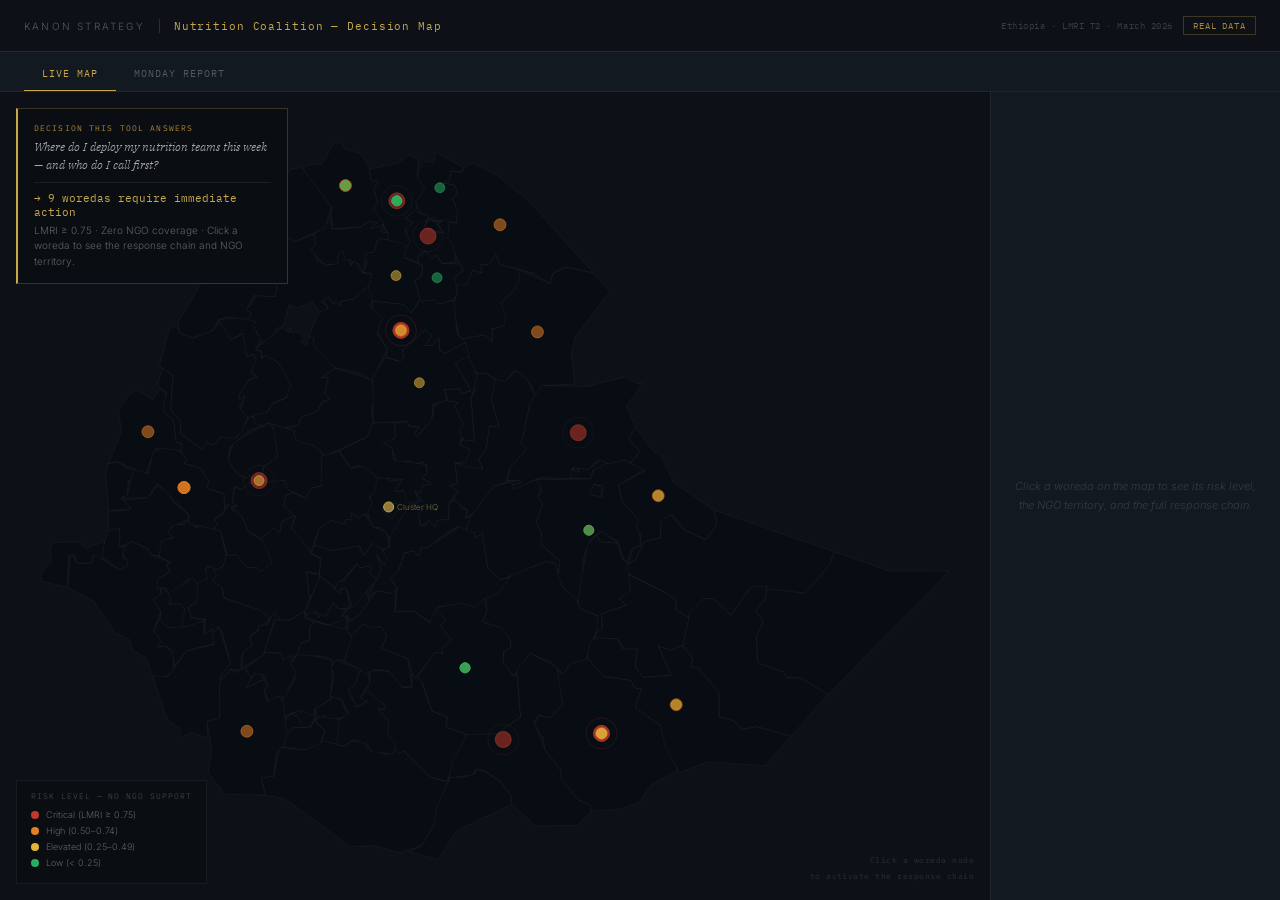
==== decision-map.html @ f0397907 "Rename decision-map to decision-map.html" ====
<!DOCTYPE html>
<html lang="en">
<head>
<meta charset="UTF-8">
<meta name="viewport" content="width=device-width, initial-scale=1.0">
<title>Nutrition Coalition Decision Map — Ethiopia</title>
<link href="https://fonts.googleapis.com/css2?family=IBM+Plex+Mono:wght@400;500&family=IBM+Plex+Serif:ital,wght@0,300;1,300&family=Inter:wght@300;400;500&display=swap" rel="stylesheet">
<style>
  :root{--void:#0D1117;--void2:#131920;--gold:#C9A84C;--gold-d:#A8863A;--serif:'IBM Plex Serif',Georgia,serif;--sans:'Inter',system-ui,sans-serif;--mono:'IBM Plex Mono',monospace;}
  *,*::before,*::after{box-sizing:border-box;margin:0;padding:0;}
  html,body{height:100%;background:var(--void);color:#fff;font-family:var(--sans);-webkit-font-smoothing:antialiased;overflow:hidden;display:flex;flex-direction:column;}
  header{height:52px;flex-shrink:0;z-index:30;background:var(--void);border-bottom:0.5px solid rgba(201,168,76,0.15);padding:0 24px;display:flex;align-items:center;justify-content:space-between;}
  .h-left{display:flex;align-items:center;gap:14px;}
  .h-brand{font-size:10px;font-weight:300;letter-spacing:0.22em;color:rgba(255,255,255,0.3);text-transform:uppercase;}
  .h-sep{width:1px;height:14px;background:rgba(201,168,76,0.2);}
  .h-title{font-family:var(--mono);font-size:11px;color:var(--gold);letter-spacing:0.08em;}
  .h-right{display:flex;align-items:center;gap:10px;}
  .h-meta{font-family:var(--mono);font-size:9px;color:rgba(255,255,255,0.18);letter-spacing:0.06em;}
  .h-badge{font-family:var(--mono);font-size:9px;letter-spacing:0.1em;text-transform:uppercase;padding:3px 9px;border:0.5px solid rgba(201,168,76,0.25);color:var(--gold-d);}
  .tabs{height:40px;flex-shrink:0;background:var(--void2);border-bottom:0.5px solid rgba(255,255,255,0.06);display:flex;align-items:flex-end;padding:0 24px;z-index:20;}
  .tab{font-family:var(--mono);font-size:10px;letter-spacing:0.1em;text-transform:uppercase;color:rgba(255,255,255,0.28);padding:0 18px 10px;border-bottom:1.5px solid transparent;cursor:pointer;transition:color 0.15s;user-select:none;}
  .tab:hover{color:rgba(255,255,255,0.55);}
  .tab.active{color:var(--gold);border-bottom-color:var(--gold);}
  .workspace{flex:1;display:flex;overflow:hidden;}
  .map-view{flex:1;position:relative;overflow:hidden;display:flex;}
  #mapCanvas{display:block;flex:1;cursor:default;}
  .decision-box{position:absolute;top:16px;left:16px;z-index:20;background:rgba(10,14,19,0.96);border:0.5px solid rgba(201,168,76,0.25);border-left:2px solid var(--gold);padding:14px 16px;width:272px;}
  .db-qlabel{font-family:var(--mono);font-size:8px;letter-spacing:0.14em;text-transform:uppercase;color:var(--gold-d);margin-bottom:5px;}
  .db-q{font-family:var(--serif);font-size:12px;font-weight:300;font-style:italic;color:rgba(255,255,255,0.65);line-height:1.5;margin-bottom:8px;}
  .db-div{height:0.5px;background:rgba(255,255,255,0.07);margin-bottom:8px;}
  .db-answer{font-family:var(--mono);font-size:11px;color:var(--gold);margin-bottom:4px;}
  .db-sub{font-family:var(--sans);font-size:10px;font-weight:300;color:rgba(255,255,255,0.35);line-height:1.55;}
  .graph-legend{position:absolute;top:16px;right:16px;z-index:20;background:rgba(10,14,19,0.92);border:0.5px solid rgba(255,255,255,0.06);padding:10px 14px;display:none;}
  .graph-legend.visible{display:block;}
  .gl-title{font-family:var(--mono);font-size:8px;letter-spacing:0.12em;text-transform:uppercase;color:rgba(255,255,255,0.2);margin-bottom:8px;}
  .gl-row{display:flex;align-items:center;gap:6px;margin-bottom:5px;}
  .gl-dot{width:7px;height:7px;border-radius:50%;flex-shrink:0;}
  .gl-lbl{font-family:var(--sans);font-size:9px;font-weight:300;color:rgba(255,255,255,0.35);}
  .risk-legend{position:absolute;bottom:16px;left:16px;z-index:20;background:rgba(10,14,19,0.9);border:0.5px solid rgba(255,255,255,0.06);padding:10px 14px;}
  .rl-title{font-family:var(--mono);font-size:8px;letter-spacing:0.12em;text-transform:uppercase;color:rgba(255,255,255,0.2);margin-bottom:8px;}
  .rl-row{display:flex;align-items:center;gap:7px;margin-bottom:5px;}
  .rl-dot{width:8px;height:8px;border-radius:50%;flex-shrink:0;}
  .rl-lbl{font-family:var(--sans);font-size:9px;font-weight:300;color:rgba(255,255,255,0.35);}
  .ngo-territory-legend{position:absolute;bottom:16px;right:16px;z-index:20;background:rgba(10,14,19,0.92);border:0.5px solid rgba(255,255,255,0.06);padding:10px 14px;display:none;}
  .ngo-territory-legend.visible{display:block;}
  .ntl-title{font-family:var(--mono);font-size:8px;letter-spacing:0.12em;text-transform:uppercase;color:rgba(255,255,255,0.2);margin-bottom:6px;}
  .ntl-ngo{font-family:var(--sans);font-size:10px;font-weight:400;margin-bottom:2px;}
  .ntl-sub{font-family:var(--mono);font-size:8px;color:rgba(255,255,255,0.2);letter-spacing:0.04em;}
  .map-hint{position:absolute;bottom:16px;right:16px;z-index:20;text-align:right;}
  .map-hint span{display:block;font-family:var(--mono);font-size:8px;color:rgba(255,255,255,0.13);letter-spacing:0.06em;line-height:2;}
  .panel{width:290px;flex-shrink:0;background:var(--void2);border-left:0.5px solid rgba(255,255,255,0.06);display:flex;flex-direction:column;overflow:hidden;z-index:10;}
  .panel-empty{flex:1;display:flex;align-items:center;justify-content:center;padding:24px;font-family:var(--sans);font-size:11px;font-weight:300;font-style:italic;color:rgba(255,255,255,0.15);line-height:1.7;text-align:center;}
  .panel-content{flex:1;overflow-y:auto;display:none;}
  .pc-block{padding:14px 18px;border-bottom:0.5px solid rgba(255,255,255,0.05);}
  .pc-label{font-family:var(--mono);font-size:8px;letter-spacing:0.14em;text-transform:uppercase;color:var(--gold-d);margin-bottom:8px;}
  .pc-name{font-family:var(--serif);font-size:17px;font-weight:300;color:#fff;line-height:1.3;margin-bottom:3px;}
  .pc-region{font-family:var(--mono);font-size:9px;letter-spacing:0.08em;color:rgba(255,255,255,0.28);margin-bottom:10px;}
  .pc-grid{display:grid;grid-template-columns:1fr 1fr;gap:1px;background:rgba(255,255,255,0.05);margin-bottom:12px;}
  .pg-cell{background:var(--void2);padding:9px 11px;}
  .pg-val{font-family:var(--mono);font-size:16px;font-weight:500;line-height:1;margin-bottom:3px;}
  .pg-lbl{font-family:var(--sans);font-size:9px;font-weight:300;color:rgba(255,255,255,0.25);line-height:1.4;}
  .coverage-badge{display:inline-flex;align-items:center;gap:6px;padding:5px 10px;margin-bottom:12px;font-family:var(--mono);font-size:9px;letter-spacing:0.06em;}
  .pc-action-box{background:rgba(201,168,76,0.05);border:0.5px solid rgba(201,168,76,0.15);border-left:2px solid var(--gold);padding:10px 12px;}
  .pa-label{font-family:var(--mono);font-size:8px;letter-spacing:0.12em;text-transform:uppercase;color:var(--gold-d);margin-bottom:5px;}
  .pa-text{font-family:var(--sans);font-size:11px;font-weight:300;color:rgba(255,255,255,0.7);line-height:1.6;}
  .chain-wrap{display:flex;flex-direction:column;}
  .chain-node{display:flex;align-items:flex-start;gap:10px;padding:10px 8px;cursor:pointer;transition:background 0.12s;border-left:2px solid transparent;}
  .chain-node:hover{background:rgba(255,255,255,0.03);}
  .chain-node.active-node{background:rgba(255,255,255,0.05);border-left-color:var(--gold);}
  .chain-node.gap-node{opacity:0.6;cursor:default;}
  .chain-connector{padding-left:12px;display:flex;align-items:center;gap:8px;height:16px;}
  .chain-line{width:1px;height:100%;background:rgba(255,255,255,0.1);}
  .chain-arrow{font-family:var(--mono);font-size:8px;color:rgba(255,255,255,0.18);}
  .cr-dot{width:7px;height:7px;border-radius:50%;flex-shrink:0;margin-top:3px;}
  .cr-info{flex:1;}
  .cr-org{font-family:var(--sans);font-size:11px;font-weight:400;color:rgba(255,255,255,0.75);}
  .cr-name{font-family:var(--sans);font-size:10px;font-weight:300;color:rgba(255,255,255,0.35);}
  .cr-role{font-family:var(--mono);font-size:8px;color:rgba(255,255,255,0.2);letter-spacing:0.06em;text-transform:uppercase;}
  .cr-location{font-family:var(--mono);font-size:8px;color:rgba(201,168,76,0.5);letter-spacing:0.04em;margin-top:2px;}
  .cr-gap{font-family:var(--mono);font-size:8px;color:#C0392B;letter-spacing:0.06em;text-transform:uppercase;margin-top:2px;}
  .report-view{flex:1;overflow-y:auto;padding:28px 32px;display:none;}
  .report-view.visible{display:block;}
  .map-view.hidden,.panel.hidden{display:none;}
  .report-header{margin-bottom:28px;}
  .report-date{font-family:var(--mono);font-size:9px;letter-spacing:0.12em;color:var(--gold-d);text-transform:uppercase;margin-bottom:8px;}
  .report-title{font-family:var(--serif);font-size:26px;font-weight:300;color:#fff;line-height:1.25;margin-bottom:8px;}
  .report-sub{font-family:var(--sans);font-size:13px;font-weight:300;color:rgba(255,255,255,0.35);line-height:1.6;max-width:620px;}
  .report-rule{width:40px;height:1px;background:var(--gold);margin:18px 0;}
  .report-filter{display:flex;gap:8px;margin-bottom:24px;flex-wrap:wrap;}
  .rf-btn{font-family:var(--mono);font-size:9px;letter-spacing:0.1em;text-transform:uppercase;padding:5px 12px;border:0.5px solid rgba(255,255,255,0.12);color:rgba(255,255,255,0.3);cursor:pointer;transition:all 0.15s;background:transparent;user-select:none;}
  .rf-btn:hover{border-color:rgba(255,255,255,0.28);color:rgba(255,255,255,0.6);}
  .rf-btn.active{border-color:var(--gold);color:var(--gold);background:rgba(201,168,76,0.06);}
  .report-section-title{font-family:var(--mono);font-size:9px;letter-spacing:0.14em;text-transform:uppercase;color:rgba(255,255,255,0.2);margin-bottom:12px;margin-top:24px;}
  .report-cards{display:grid;grid-template-columns:repeat(auto-fill,minmax(300px,1fr));gap:1px;background:rgba(255,255,255,0.05);}
  .report-card{background:var(--void2);padding:18px 20px;border-left:3px solid transparent;transition:background 0.15s;cursor:pointer;}
  .report-card:hover{background:#0d1520;}
  .rc-header{display:flex;align-items:flex-start;justify-content:space-between;margin-bottom:8px;gap:12px;}
  .rc-name{font-family:var(--serif);font-size:15px;font-weight:300;color:#fff;line-height:1.3;}
  .rc-region{font-family:var(--mono);font-size:8px;color:rgba(255,255,255,0.25);letter-spacing:0.08em;margin-top:2px;}
  .rc-risk{font-family:var(--mono);font-size:10px;font-weight:500;white-space:nowrap;}
  .rc-stats{display:flex;gap:14px;margin-bottom:8px;}
  .rc-sv{font-family:var(--mono);font-size:14px;font-weight:500;color:rgba(255,255,255,0.7);line-height:1;}
  .rc-sl{font-family:var(--sans);font-size:9px;font-weight:300;color:rgba(255,255,255,0.25);margin-top:2px;}
  .rc-chain{display:flex;align-items:center;gap:4px;margin-top:8px;flex-wrap:wrap;}
  .rc-chain-node{font-family:var(--mono);font-size:8px;padding:2px 6px;border:0.5px solid rgba(255,255,255,0.1);color:rgba(255,255,255,0.3);}
  .rc-chain-arrow{font-family:var(--mono);font-size:8px;color:rgba(255,255,255,0.15);}
  .report-summary{margin-top:28px;padding:18px 22px;background:rgba(201,168,76,0.04);border:0.5px solid rgba(201,168,76,0.15);border-left:2px solid var(--gold);max-width:680px;}
  .rs-label{font-family:var(--mono);font-size:8px;letter-spacing:0.14em;text-transform:uppercase;color:var(--gold-d);margin-bottom:8px;}
  .rs-text{font-family:var(--serif);font-size:14px;font-weight:300;font-style:italic;color:rgba(255,255,255,0.65);line-height:1.7;}
  ::-webkit-scrollbar{width:3px;}
  ::-webkit-scrollbar-thumb{background:rgba(255,255,255,0.08);}
</style>
</head>
<body>
<header>
  <div class="h-left">
    <span class="h-brand">Kanon Strategy</span>
    <div class="h-sep"></div>
    <span class="h-title">Nutrition Coalition — Decision Map</span>
  </div>
  <div class="h-right">
    <span class="h-meta">Ethiopia · LMRI T2 · March 2026</span>
    <span class="h-badge">Real data</span>
  </div>
</header>
<div class="tabs">
  <div class="tab active" data-tab="map">Live Map</div>
  <div class="tab" data-tab="report">Monday Report</div>
</div>
<div class="workspace">
  <div class="map-view" id="mapView">
    <canvas id="mapCanvas"></canvas>
    <div class="decision-box">
      <div class="db-qlabel">Decision this tool answers</div>
      <div class="db-q">Where do I deploy my nutrition teams this week — and who do I call first?</div>
      <div class="db-div"></div>
      <div class="db-answer" id="db-answer">→ 9 woredas require immediate action</div>
      <div class="db-sub" id="db-sub">LMRI ≥ 0.75 · Zero NGO coverage · Click a woreda to see the response chain and NGO territory.</div>
    </div>
    <div class="graph-legend" id="graphLegend">
      <div class="gl-title">Response chain</div>
      <div class="gl-row"><div class="gl-dot" style="background:#C0392B"></div><span class="gl-lbl">Woreda at risk</span></div>
      <div class="gl-row"><div class="gl-dot" style="background:#5B8DB8"></div><span class="gl-lbl">NGO field presence</span></div>
      <div class="gl-row"><div class="gl-dot" style="background:#C0392B;opacity:0.4"></div><span class="gl-lbl">No NGO — gap</span></div>
      <div class="gl-row"><div class="gl-dot" style="background:#9B7FCC"></div><span class="gl-lbl">Regional BoH</span></div>
      <div class="gl-row"><div class="gl-dot" style="background:#C9A84C"></div><span class="gl-lbl">UNICEF Addis</span></div>
    </div>
    <div class="ngo-territory-legend" id="ngoTerritoryLegend">
      <div class="ntl-title">NGO territory</div>
      <div class="ntl-ngo" id="ntlNgoName"></div>
      <div class="ntl-sub" id="ntlNgoSub"></div>
    </div>
    <div class="risk-legend">
      <div class="rl-title">Risk level — no NGO support</div>
      <div class="rl-row"><div class="rl-dot" style="background:#C0392B"></div><span class="rl-lbl">Critical (LMRI ≥ 0.75)</span></div>
      <div class="rl-row"><div class="rl-dot" style="background:#E67E22"></div><span class="rl-lbl">High (0.50–0.74)</span></div>
      <div class="rl-row"><div class="rl-dot" style="background:#E2B53A"></div><span class="rl-lbl">Elevated (0.25–0.49)</span></div>
      <div class="rl-row"><div class="rl-dot" style="background:#27AE60"></div><span class="rl-lbl">Low (< 0.25)</span></div>
    </div>
    <div class="map-hint" id="mapHint">
      <span>Click a woreda node</span>
      <span>to activate the response chain</span>
    </div>
  </div>
  <div class="panel" id="sidePanel">
    <div class="panel-empty" id="panelEmpty">Click a woreda on the map to see its risk level, the NGO territory, and the full response chain.</div>
    <div class="panel-content" id="panelContent"></div>
  </div>
  <div class="report-view" id="reportView">
    <div class="report-header">
      <div class="report-date" id="reportDate">Monday — Weekly Decision Brief</div>
      <div class="report-title">Where do you deploy<br>your nutrition teams this week?</div>
      <div class="report-rule"></div>
      <div class="report-sub" id="reportSub">Loading...</div>
    </div>
    <div class="report-filter" id="reportFilter"></div>
    <div class="report-section-title">Sorted by risk level</div>
    <div class="report-cards" id="reportCards"></div>
    <div class="report-summary">
      <div class="rs-label">Monday morning summary</div>
      <div class="rs-text" id="reportSummary">Loading...</div>
    </div>
  </div>
</div>

<script>
const GEO      = {"type":"FeatureCollection","features":[{"type":"Feature","properties":{"adm2_pcode":"ET0508","adm2_name":"Afder","adm1_name":"Somali","adm1_pcode":"ET05","center_lat":5.4176,"center_lon":42.2557},"geometry":{"type":"Polygon","coordinates":[[[42.0288,6.6148],[41.7579,6.5405],[41.6197,6.3617],[41.4815,6.4465],[41.6199,5.8778],[41.4085,5.6656],[41.2286,5.7126],[41.1431,5.5696],[41.2949,5.3514],[41.324,5.1564],[41.5812,4.8316],[41.5971,4.6816],[41.8853,4.3491],[42.0591,4.2786],[42.0845,4.1778],[42.5545,4.2063],[42.8767,4.3183],[43.0808,4.6042],[43.5085,4.8293],[43.2241,5.5492],[42.8129,5.8269],[42.9116,6.1237],[42.8066,6.1428],[42.7375,6.2627],[42.2899,6.3266],[42.0288,6.6148]]]}},{"type":"Feature","properties":{"adm2_pcode":"ET1202","adm2_name":"Agnewak","adm1_name":"Gambela","adm1_pcode":"ET12","center_lat":7.3724,"center_lon":34.4926},"geometry":{"type":"Polygon","coordinates":[[[34.8264,8.2619],[34.7853,8.3552],[34.5227,8.4755],[34.3543,8.347],[34.4397,8.0938],[34.306,8.0279],[33.8898,8.2697],[33.8525,8.1361],[33.6144,8.127],[33.5058,8.2937],[33.4539,7.7442],[33.8856,7.5254],[34.2357,7.0197],[34.4718,6.9143],[34.5288,6.7472],[34.757,6.6138],[34.8529,6.332],[35.0113,6.2803],[35.1995,6.4109],[35.1977,6.6802],[35.0799,6.8108],[34.9337,6.7963],[34.9979,6.8929],[34.8771,7.0698],[34.9887,7.3544],[34.8643,7.5453],[34.9985,7.6436],[34.9443,7.8794],[35.141,7.989],[35.0891,8.1139],[35.1577,8.1367],[34.8264,8.2619]]]}},{"type":"Feature","properties":{"adm2_pcode":"ET0712","adm2_name":"Alle","adm1_name":"SNNP","adm1_pcode":"ET07","center_lat":5.5578,"center_lon":37.1684},"geometry":{"type":"Polygon","coordinates":[[[37.126,5.7277],[37.01,5.565],[37.068,5.388],[37.1834,5.5083],[37.3617,5.5118],[37.2299,5.7042],[37.126,5.7277]]]}},{"type":"Feature","properties":{"adm2_pcode":"ET0721","adm2_name":"Amaro","adm1_name":"SNNP","adm1_pcode":"ET07","center_lat":5.8105,"center_lon":37.7772},"geometry":{"type":"Polygon","coordinates":[[[37.8568,5.9987],[37.5427,5.8166],[37.5744,5.6013],[37.6941,5.7066],[37.7342,5.6242],[38.0752,5.6889],[37.9686,5.956],[37.8568,5.9987]]]}},{"type":"Feature","properties":{"adm2_pcode":"ET0408","adm2_name":"Arsi","adm1_name":"Oromia","adm1_pcode":"ET04","center_lat":7.9452,"center_lon":39.6575},"geometry":{"type":"Polygon","coordinates":[[[39.9201,8.7096],[39.3877,8.3766],[39.2925,8.389],[39.2415,8.2396],[39.1594,8.3272],[39.0026,8.2929],[38.9147,8.027],[38.7773,7.8876],[38.8924,7.7241],[38.8498,7.3523],[39.1633,7.3642],[39.4469,7.1806],[39.5663,7.4454],[40.1595,7.4384],[40.5504,7.6495],[40.7094,7.8255],[40.7289,7.9063],[40.5957,7.8636],[40.3853,8.0373],[40.2911,8.6066],[40.1828,8.5391],[40.1763,8.6148],[39.9201,8.7096]]]}},{"type":"Feature","properties":{"adm2_pcode":"ET0603","adm2_name":"Assosa","adm1_name":"Benishangul Gumz","adm1_pcode":"ET06","center_lat":10.2241,"center_lon":34.7796},"geometry":{"type":"Polygon","coordinates":[[[35.0973,10.7883],[34.9782,10.9079],[34.8606,10.732],[34.5944,10.8878],[34.4397,10.7844],[34.2861,10.5542],[34.3483,10.2385],[34.1288,9.7158],[34.2708,9.7488],[34.7351,9.5453],[34.9044,9.9559],[35.3574,9.9111],[35.3413,10.0336],[35.2426,10.0606],[35.2076,10.3996],[35.0262,10.5516],[35.0973,10.7883]]]}},{"type":"Feature","properties":{"adm2_pcode":"ET0309","adm2_name":"Awi","adm1_name":"Amhara","adm1_pcode":"ET03","center_lat":11.2533,"center_lon":36.7086},"geometry":{"type":"Polygon","coordinates":[[[36.3437,12.0541],[35.9344,12.002],[36.1448,11.6856],[36.3291,11.7967],[36.4099,11.4139],[36.5122,11.4583],[36.5639,11.3713],[36.4602,11.2264],[36.575,11.1007],[36.4226,11.0314],[36.2823,10.8039],[36.2852,10.7446],[36.3772,10.7858],[36.302,10.554],[36.4353,10.4525],[36.7448,10.5295],[36.8245,10.664],[37.1007,10.7963],[37.1339,10.9609],[37.0714,11.1793],[36.9418,11.3048],[36.7462,11.4426],[36.6505,11.404],[36.6516,11.5088],[36.552,11.5228],[36.6628,11.7278],[36.5743,11.7758],[36.5664,11.9704],[36.3437,12.0541]]]}},{"type":"Feature","properties":{"adm2_pcode":"ET0201","adm2_name":"Awsi /Zone 1","adm1_name":"Afar","adm1_pcode":"ET02","center_lat":11.8149,"center_lon":41.1996},"geometry":{"type":"Polygon","coordinates":[[[42.2499,12.6034],[42.1209,12.7579],[41.7092,12.8421],[41.4486,12.7432],[41.413,12.5821],[40.891,12.8032],[40.8192,12.4787],[40.5961,12.2832],[40.6459,11.9142],[40.4497,11.867],[40.4546,11.6652],[40.3297,11.7692],[39.927,11.6986],[40.0153,11.6456],[40.0712,11.3256],[40.2198,11.134],[40.3435,11.1647],[40.5676,11.0271],[40.6618,11.0266],[40.8102,11.1985],[40.9083,11.1608],[41.093,10.9804],[41.1668,10.7799],[41.2682,10.9579],[41.8117,10.9839],[41.7599,11.5079],[41.829,11.741],[42.3997,12.4697],[42.2499,12.6034]]]}},{"type":"Feature","properties":{"adm2_pcode":"ET0411","adm2_name":"Bale","adm1_name":"Oromia","adm1_pcode":"ET04","center_lat":6.462,"center_lon":40.0066},"geometry":{"type":"Polygon","coordinates":[[[40.3416,7.5702],[40.1554,7.4376],[39.9575,7.4906],[39.5456,7.4282],[39.5357,7.3518],[39.6889,7.2198],[39.5935,7.1412],[39.7707,6.9151],[39.6156,6.7613],[39.6414,6.6902],[39.5202,6.7142],[39.2061,6.3011],[39.3099,6.2188],[39.463,5.7704],[39.7165,5.6763],[39.6916,5.5162],[40.1744,5.3534],[40.5329,5.4106],[40.9223,5.6834],[40.864,6.351],[40.8047,6.3281],[40.6404,6.5494],[40.6433,6.7226],[40.7536,6.7773],[40.7648,6.8892],[40.6134,7.1019],[40.295,7.1942],[40.3707,7.3682],[40.3416,7.5702]]]}},{"type":"Feature","properties":{"adm2_pcode":"ET0716","adm2_name":"Basketo","adm1_name":"SNNP","adm1_pcode":"ET07","center_lat":6.2644,"center_lon":36.5625},"geometry":{"type":"Polygon","coordinates":[[[36.6178,6.3898],[36.5275,6.3706],[36.397,6.1332],[36.6786,6.273],[36.6178,6.3898]]]}},{"type":"Feature","properties":{"adm2_pcode":"ET1103","adm2_name":"Bench Sheko","adm1_name":"South West Ethiopia","adm1_pcode":"ET11","center_lat":6.8604,"center_lon":35.4253},"geometry":{"type":"Polygon","coordinates":[[[35.1143,7.1021],[34.9702,7.234],[34.8771,7.0698],[34.9979,6.8929],[34.9337,6.7963],[35.0799,6.8108],[35.1796,6.7274],[35.2136,6.4886],[35.4208,6.734],[35.8843,6.8493],[35.8454,7.0811],[35.7125,7.0044],[35.69,7.2059],[35.1143,7.1021]]]}},{"type":"Feature","properties":{"adm2_pcode":"ET0412","adm2_name":"Borena","adm1_name":"Oromia","adm1_pcode":"ET04","center_lat":4.4212,"center_lon":38.28},"geometry":{"type":"Polygon","coordinates":[[[38.1362,5.2897],[38.0123,5.214],[37.6742,5.3076],[37.3672,5.1551],[36.949,5.1947],[36.8547,4.7361],[36.6464,4.7108],[36.7143,4.4339],[37.0397,4.3756],[38.1211,3.6117],[38.5169,3.6269],[38.9136,3.5139],[39.2847,3.6231],[39.4997,3.9657],[39.7443,4.7043],[39.672,4.6519],[39.4328,4.7226],[38.9848,5.1417],[38.9047,5.1003],[38.8428,5.166],[38.7133,5.0585],[38.5888,5.1477],[38.4594,5.1274],[38.3116,5.2906],[38.1362,5.2897]]]}},{"type":"Feature","properties":{"adm2_pcode":"ET0416","adm2_name":"Buno Bedele","adm1_name":"Oromia","adm1_pcode":"ET04","center_lat":8.5362,"center_lon":36.3024},"geometry":{"type":"Polygon","coordinates":[[[36.1086,9.08],[36.0173,8.9078],[35.8681,8.8205],[35.9236,8.754],[35.8567,8.6802],[35.9806,8.6328],[36.096,8.2405],[36.2469,8.2577],[36.4095,8.0555],[36.5677,8.0662],[36.6394,7.9949],[36.8256,8.1268],[36.7224,8.4634],[36.4407,8.6267],[36.3233,8.8821],[36.1086,9.08]]]}},{"type":"Feature","properties":{"adm2_pcode":"ET0722","adm2_name":"Burji","adm1_name":"SNNP","adm1_pcode":"ET07","center_lat":5.4704,"center_lon":37.81},"geometry":{"type":"Polygon","coordinates":[[[37.9435,5.6395],[37.6034,5.6867],[37.5479,5.602],[37.6913,5.46],[37.6455,5.2972],[37.9008,5.2449],[37.9435,5.6395]]]}},{"type":"Feature","properties":{"adm2_pcode":"ET0102","adm2_name":"Central","adm1_name":"Tigray","adm1_pcode":"ET01","center_lat":13.9032,"center_lon":38.8822},"geometry":{"type":"Polygon","coordinates":[[[39.0807,14.6365],[38.9049,14.5012],[38.4298,14.4094],[38.4533,14.2346],[38.5777,14.204],[38.4955,14.0918],[38.5658,13.8835],[38.4929,13.7755],[38.7306,13.409],[38.7316,13.2623],[39.036,13.1699],[39.1013,13.2378],[39.0208,13.4607],[39.159,13.5611],[39.0202,13.6184],[39.225,13.7762],[39.1938,13.8947],[39.3448,14.0876],[39.2192,14.3049],[39.2386,14.5659],[39.0807,14.6365]]]}},{"type":"Feature","properties":{"adm2_pcode":"ET0311","adm2_name":"Central Gondar","adm1_name":"Amhara","adm1_pcode":"ET03","center_lat":12.6165,"center_lon":37.7022},"geometry":{"type":"Polygon","coordinates":[[[36.5801,12.3966],[36.4061,12.1655],[36.4931,12.1068],[36.4161,12.0171],[36.5664,11.9704],[36.5201,11.9301],[36.6549,11.6416],[36.8823,11.7401],[36.8709,11.8432],[37.0186,11.9248],[37.1061,12.2511],[37.2578,12.1959],[37.4914,12.3043],[37.6035,12.13],[37.7586,12.1913],[37.6461,12.2922],[37.7671,12.3677],[37.8301,12.2515],[37.8824,12.2923],[37.9648,12.2181],[37.9492,12.3009],[38.1718,12.3387],[38.4658,12.5863],[38.4655,12.7428],[38.3122,12.7544],[38.1923,12.9392],[38.1241,12.876],[37.9934,13.1066],[37.905,13.0419],[37.9127,12.9053],[37.7145,12.8772],[37.5632,12.9521],[37.524,13.0953],[37.4551,13.1022],[37.5428,13.197],[37.5237,13.3699],[37.2047,13.2557],[36.8248,13.4482],[36.7347,13.3631],[36.6095,13.3752],[36.5214,13.5924],[36.5155,13.3494],[36.8322,13.1124],[36.8266,13.0332],[36.7557,13.035],[36.8008,12.8177],[37.0552,12.7387],[36.9859,12.6725],[36.9226,12.7104],[36.9377,12.5914],[36.8567,12.5894],[36.915,12.5357],[36.8691,12.3788],[36.5801,12.3966]]]}},{"type":"Feature","properties":{"adm2_pcode":"ET0511","adm2_name":"Daawa","adm1_name":"Somali","adm1_pcode":"ET05","center_lat":4.1288,"center_lon":39.9641},"geometry":{"type":"Polygon","coordinates":[[[40.3028,4.8215],[40.1955,4.8515],[40.1694,4.7754],[39.9145,4.7115],[39.7755,4.7454],[39.5397,4.2352],[39.4997,3.9657],[39.2847,3.6231],[39.0911,3.5311],[39.5603,3.4067],[39.8667,3.8694],[40.7734,4.2825],[40.7742,4.4141],[40.5772,4.6608],[40.3028,4.8215]]]}},{"type":"Feature","properties":{"adm2_pcode":"ET1104","adm2_name":"Dawuro","adm1_name":"South West Ethiopia","adm1_pcode":"ET11","center_lat":6.9736,"center_lon":37.1191},"geometry":{"type":"Polygon","coordinates":[[[37.3821,7.2465],[37.3495,7.3577],[37.1286,7.2284],[36.8754,7.2308],[36.6911,6.7074],[36.9665,6.694],[37.0035,6.5896],[37.2389,6.6545],[37.3047,6.86],[37.435,6.8948],[37.4554,7.1352],[37.5304,7.1899],[37.3821,7.2465]]]}},{"type":"Feature","properties":{"adm2_pcode":"ET0723","adm2_name":"Derashe","adm1_name":"SNNP","adm1_pcode":"ET07","center_lat":5.6478,"center_lon":37.4011},"geometry":{"type":"Polygon","coordinates":[[[37.3133,5.7857],[37.126,5.7277],[37.2299,5.7042],[37.3465,5.513],[37.4658,5.5154],[37.5498,5.734],[37.3133,5.7857]]]}},{"type":"Feature","properties":{"adm2_pcode":"ET1502","adm2_name":"Dire Dawa rural","adm1_name":"Dire Dawa","adm1_pcode":"ET15","center_lat":9.6281,"center_lon":41.9402},"geometry":{"type":"Polygon","coordinates":[[[42.2627,9.6569],[42.3398,9.7196],[42.251,9.7835],[42.0308,9.6185],[41.8732,9.6839],[41.8773,9.5747],[41.7486,9.6364],[41.728,9.489],[42.0748,9.4737],[42.1249,9.6145],[42.2627,9.6569]]]}},{"type":"Feature","properties":{"adm2_pcode":"ET1501","adm2_name":"Dire Dawa urban","adm1_name":"Dire Dawa","adm1_pcode":"ET15","center_lat":9.6267,"center_lon":41.8267},"geometry":{"type":"Polygon","coordinates":[[[41.862,9.6782],[41.7714,9.6151],[41.8773,9.5747],[41.862,9.6782]]]}},{"type":"Feature","properties":{"adm2_pcode":"ET0507","adm2_name":"Doolo","adm1_name":"Somali","adm1_pcode":"ET05","center_lat":7.1729,"center_lon":45.9921},"geometry":{"type":"Polygon","coordinates":[[[46.9947,8.0061],[46.0944,8.312],[46.0107,8.0988],[45.6148,7.6515],[44.9807,7.7367],[44.9556,7.5681],[44.7958,7.3746],[44.9195,7.1946],[44.8075,6.9645],[44.8292,6.5419],[45.2516,6.3972],[45.3188,6.3054],[45.5428,6.2978],[45.9892,6.0344],[47.9882,8.0041],[46.9947,8.0061]]]}},{"type":"Feature","properties":{"adm2_pcode":"ET0421","adm2_name":"East Bale","adm1_name":"Oromia","adm1_pcode":"ET04","center_lat":7.2425,"center_lon":41.2457},"geometry":{"type":"Polygon","coordinates":[[[41.3388,8.1548],[40.7811,7.9524],[40.5504,7.6495],[40.3416,7.5702],[40.3707,7.3682],[40.295,7.1942],[40.6134,7.1019],[40.7648,6.8892],[40.7536,6.7773],[40.6433,6.7226],[40.6404,6.5494],[40.8052,6.3277],[41.0721,6.6943],[41.4378,6.544],[41.6197,6.3617],[41.7579,6.5405],[41.9995,6.5898],[42.2047,7.141],[42.1991,7.2914],[41.8961,7.4112],[41.8461,7.557],[41.6233,7.7336],[41.4986,8.1289],[41.3388,8.1548]]]}},{"type":"Feature","properties":{"adm2_pcode":"ET0306","adm2_name":"East Gojam","adm1_name":"Amhara","adm1_pcode":"ET03","center_lat":10.538,"center_lon":38.0027},"geometry":{"type":"Polygon","coordinates":[[[37.8542,11.2392],[37.6436,11.0888],[37.7517,11.0845],[37.6919,10.8421],[37.7748,10.7416],[37.6491,10.7004],[37.5754,10.5542],[37.3057,10.4589],[37.2534,10.3251],[37.0459,10.2884],[37.196,10.2309],[37.1907,10.1116],[37.3233,10.0081],[37.5292,9.9962],[37.7007,9.8367],[38.3975,10.1443],[38.4962,10.3636],[38.4617,10.594],[38.5312,10.7899],[38.4655,11.0516],[37.8542,11.2392]]]}},{"type":"Feature","properties":{"adm2_pcode":"ET0410","adm2_name":"East Hararge","adm1_name":"Oromia","adm1_pcode":"ET04","center_lat":8.654,"center_lon":42.0465},"geometry":{"type":"Polygon","coordinates":[[[42.7271,9.7251],[42.6638,9.7765],[42.3398,9.7196],[42.1249,9.6145],[42.0748,9.4737],[41.1918,9.4598],[41.2808,9.2672],[41.2069,9.1816],[41.2891,9.086],[41.1732,8.7682],[41.2682,8.6138],[41.2467,8.4434],[41.5707,8.161],[41.5364,7.9369],[41.6039,7.7669],[41.8614,7.5306],[41.9571,7.7748],[41.9484,8.2009],[42.0697,8.494],[42.2327,8.635],[42.5201,8.4787],[42.6514,8.1297],[42.7682,8.3632],[42.8988,8.4091],[42.8653,8.8251],[42.5993,9.1062],[42.5375,9.373],[42.978,9.6286],[42.7271,9.7251]],[[42.1291,9.3887],[42.2703,9.3617],[42.2594,9.1923],[42.0613,9.2265],[42.1291,9.3887]]]}},{"type":"Feature","properties":{"adm2_pcode":"ET0407","adm2_name":"East Shewa","adm1_name":"Oromia","adm1_pcode":"ET04","center_lat":8.3583,"center_lon":38.9708},"geometry":{"type":"Polygon","coordinates":[[[39.3288,9.1372],[39.0124,9.0017],[38.7689,8.569],[38.7655,8.3934],[38.6672,8.3505],[38.6728,8.0899],[38.5493,8.2627],[38.6277,8.0336],[38.401,7.5787],[38.5458,7.6853],[38.7989,7.6478],[38.8874,7.7037],[38.7773,7.8876],[38.9147,8.027],[39.0039,8.294],[39.1594,8.3272],[39.2415,8.2396],[39.2925,8.389],[39.3877,8.3766],[39.7181,8.6339],[39.9049,8.7162],[39.9917,8.6618],[40.082,8.7574],[40.0979,8.8638],[40.0104,8.8561],[40.0475,8.9779],[39.9476,9.0036],[39.8777,9.1447],[39.7425,9.0913],[39.7333,8.8262],[39.562,8.8178],[39.5008,8.7148],[39.4178,8.8145],[39.3611,8.7209],[39.2704,8.7245],[39.241,8.8889],[39.357,9.0621],[39.3288,9.1372]]]}},{"type":"Feature","properties":{"adm2_pcode":"ET0402","adm2_name":"East Wellega","adm1_name":"Oromia","adm1_pcode":"ET04","center_lat":9.4455,"center_lon":36.6103},"geometry":{"type":"Polygon","coordinates":[[[36.7666,10.3623],[36.1846,10.0497],[36.1053,9.7733],[36.2318,9.5703],[36.3803,9.4805],[36.4612,9.5281],[36.5149,9.4441],[36.319,9.3059],[36.2059,9.3547],[36.1615,9.1054],[36.2465,9.041],[36.1487,9.0038],[36.3233,8.8821],[36.4419,8.6255],[36.6488,8.5239],[36.8523,8.685],[36.951,8.6142],[36.9908,8.7937],[37.1994,8.8818],[37.0222,9.037],[37.0486,9.2051],[37.1608,9.251],[37.0626,9.4269],[36.8838,9.4881],[36.7337,9.4166],[36.6617,9.506],[36.6914,9.6735],[36.9223,9.8208],[36.8654,10.2503],[36.7666,10.3623]]]}},{"type":"Feature","properties":{"adm2_pcode":"ET0103","adm2_name":"Eastern","adm1_name":"Tigray","adm1_pcode":"ET01","center_lat":14.112,"center_lon":39.5903},"geometry":{"type":"Polygon","coordinates":[[[39.5228,14.674],[39.4882,14.5041],[39.3687,14.5383],[39.2391,14.3931],[39.2292,14.2666],[39.3448,14.0876],[39.1938,13.8947],[39.2351,13.739],[39.4248,13.613],[39.8639,13.5482],[39.8841,13.7482],[39.8017,13.9456],[39.8859,14.0122],[39.8376,14.1542],[39.65,14.1886],[39.7573,14.2398],[39.772,14.3739],[39.9503,14.3604],[39.9843,14.4323],[39.5228,14.674]]]}},{"type":"Feature","properties":{"adm2_pcode":"ET0504","adm2_name":"Erer","adm1_name":"Somali","adm1_pcode":"ET05","center_lat":7.7972,"center_lon":42.3363},"geometry":{"type":"Polygon","coordinates":[[[42.2279,8.4744],[42.1759,8.5801],[42.026,8.4258],[41.8671,7.5328],[41.8961,7.4112],[42.1991,7.2914],[42.1626,7.0071],[42.2688,7.0993],[42.2572,7.3246],[42.6694,7.4593],[42.552,7.5611],[42.7041,7.642],[42.7394,7.7609],[42.6867,8.1216],[42.5781,8.2285],[42.5298,8.4548],[42.2279,8.4744]]]}},{"type":"Feature","properties":{"adm2_pcode":"ET0502","adm2_name":"Fafan","adm1_name":"Somali","adm1_pcode":"ET05","center_lat":9.2045,"center_lon":43.1909},"geometry":{"type":"MultiPolygon","coordinates":[[[[43.1103,9.9089],[42.8155,10.3005],[42.707,10.1196],[42.8847,9.9085],[42.7271,9.7251],[42.9798,9.6071],[42.5375,9.373],[42.5993,9.1062],[42.8653,8.8251],[42.832,8.6952],[42.9053,8.5822],[42.8988,8.4091],[42.7682,8.3632],[42.7036,8.114],[42.8142,8.1723],[42.9576,8.4699],[43.2322,8.5391],[43.2326,8.7938],[43.3247,8.8006],[43.3397,8.8786],[43.4298,8.8984],[43.6345,8.6472],[43.9785,8.5036],[44.162,8.7466],[44.1151,8.9726],[43.4417,9.4176],[43.2249,9.8632],[43.1103,9.9089]]],[[[42.4489,8.4533],[42.5298,8.4548],[42.2631,8.636],[42.1759,8.5801],[42.2279,8.4744],[42.4489,8.4533]]]]}},{"type":"Feature","properties":{"adm2_pcode":"ET0204","adm2_name":"Fanti /Zone 4","adm1_name":"Afar","adm1_pcode":"ET02","center_lat":12.3585,"center_lon":40.2679},"geometry":{"type":"Polygon","coordinates":[[[40.5891,12.8891],[40.5156,13.0526],[40.3962,12.8884],[40.2578,12.8844],[40.2806,12.7542],[40.1236,12.7986],[40.0418,12.5685],[39.8392,12.5731],[39.8826,12.4577],[39.7999,12.195],[39.927,11.6986],[40.3297,11.7692],[40.4546,11.6652],[40.4497,11.867],[40.6448,11.912],[40.6739,12.0792],[40.5961,12.2832],[40.8192,12.4787],[40.9151,12.7183],[40.891,12.8032],[40.5891,12.8891]]]}},{"type":"Feature","properties":{"adm2_pcode":"ET0420","adm2_name":"Finfine Special","adm1_name":"Oromia","adm1_pcode":"ET04","center_lat":9.0314,"center_lon":38.5636},"geometry":{"type":"Polygon","coordinates":[[[38.6539,9.5115],[38.5208,9.4659],[38.3913,8.9252],[38.4973,8.6983],[38.618,8.6989],[38.7631,8.5456],[39.1023,9.0841],[39.0031,9.2871],[38.8443,9.2743],[38.9761,9.464],[38.7757,9.4323],[38.6539,9.5115]],[[38.7501,9.0903],[38.8763,9.0816],[38.905,9.0095],[38.7976,8.8335],[38.6394,8.974],[38.7501,9.0903]]]}},{"type":"Feature","properties":{"adm2_pcode":"ET0203","adm2_name":"Gabi /Zone 3","adm1_name":"Afar","adm1_pcode":"ET02","center_lat":10.0196,"center_lon":40.637},"geometry":{"type":"Polygon","coordinates":[[[40.8514,11.1845],[40.6618,11.0266],[40.5061,11.054],[40.4498,10.9743],[40.4389,10.7241],[40.5663,10.3157],[40.4056,10.3125],[40.3525,9.9486],[40.2284,9.7893],[40.3018,9.6296],[39.8391,9.7236],[39.8786,9.4004],[39.7502,9.3657],[39.886,9.2694],[39.8174,9.1363],[40.0475,8.9779],[40.0242,8.845],[40.2378,8.9973],[40.471,9.3548],[40.6755,9.4175],[40.7519,9.6546],[41.0196,9.9488],[40.9366,10.0352],[41.0773,10.6812],[41.1672,10.7809],[41.0106,11.0907],[40.8514,11.1845]]]}},{"type":"Feature","properties":{"adm2_pcode":"ET0710","adm2_name":"Gamo","adm1_name":"SNNP","adm1_pcode":"ET07","center_lat":6.1704,"center_lon":37.4365},"geometry":{"type":"Polygon","coordinates":[[[37.2744,6.7055],[37.132,6.5277],[37.2129,6.2925],[36.9952,5.9689],[37.0314,5.6318],[37.0587,5.7078],[37.3026,5.7866],[37.5041,5.704],[37.5427,5.8166],[37.7883,5.9641],[37.8239,6.5744],[37.2744,6.7055]]]}},{"type":"Feature","properties":{"adm2_pcode":"ET0705","adm2_name":"Gedeo","adm1_name":"SNNP","adm1_pcode":"ET07","center_lat":6.1398,"center_lon":38.2242},"geometry":{"type":"Polygon","coordinates":[[[38.286,6.4352],[38.1874,6.1822],[38.0799,6.117],[38.208,5.8402],[38.3961,5.9201],[38.2717,5.9866],[38.439,6.2169],[38.398,6.4103],[38.286,6.4352]]]}},{"type":"Feature","properties":{"adm2_pcode":"ET0715","adm2_name":"Gofa","adm1_name":"SNNP","adm1_pcode":"ET07","center_lat":6.3124,"center_lon":36.9465},"geometry":{"type":"Polygon","coordinates":[[[36.7319,6.7133],[36.3885,6.4614],[36.473,6.2903],[36.5351,6.3764],[36.6956,6.3462],[36.7495,6.1836],[36.6949,6.1022],[36.7896,5.9117],[36.9139,6.0164],[37.0302,5.979],[37.2212,6.3791],[37.1328,6.5148],[37.1837,6.666],[37.0035,6.5896],[36.9784,6.689],[36.7319,6.7133]]]}},{"type":"Feature","properties":{"adm2_pcode":"ET0414","adm2_name":"Guji","adm1_name":"Oromia","adm1_pcode":"ET04","center_lat":5.5463,"center_lon":39.22},"geometry":{"type":"Polygon","coordinates":[[[38.6065,6.4228],[38.441,6.4054],[38.4347,6.1988],[38.3422,6.0824],[38.6872,5.8628],[38.6671,5.7939],[38.5725,5.8191],[38.7494,5.5954],[38.7162,5.4472],[38.8478,5.1621],[38.9047,5.1003],[39.003,5.1331],[39.4328,4.7226],[39.7085,4.655],[40.0337,5.3968],[39.6916,5.5162],[39.7165,5.6763],[39.463,5.7704],[39.2747,6.2732],[39.1253,6.357],[39.1319,6.1588],[38.9881,6.1471],[38.7715,6.3998],[38.6065,6.4228]]]}},{"type":"Feature","properties":{"adm2_pcode":"ET0701","adm2_name":"Guraghe","adm1_name":"SNNP","adm1_pcode":"ET07","center_lat":8.1005,"center_lon":37.9051},"geometry":{"type":"Polygon","coordinates":[[[38.5758,8.4449],[38.4779,8.4474],[38.3473,8.2542],[38.2383,8.4093],[37.8163,8.3318],[37.5349,8.4236],[37.4641,8.2824],[37.618,8.2234],[37.6072,7.9247],[37.8746,7.7429],[38.2206,8.1207],[38.2831,8.0554],[38.4601,8.0879],[38.4345,7.9704],[38.5495,7.8709],[38.6277,8.0336],[38.5493,8.2627],[38.6728,8.0899],[38.716,8.2194],[38.5758,8.4449]]]}},{"type":"Feature","properties":{"adm2_pcode":"ET0702","adm2_name":"Hadiya","adm1_name":"SNNP","adm1_pcode":"ET07","center_lat":7.588,"center_lon":37.7919},"geometry":{"type":"MultiPolygon","coordinates":[[[[37.6217,7.9234],[37.3537,7.3249],[37.7089,7.2786],[37.8305,7.501],[37.9272,7.3992],[38.107,7.4206],[38.054,7.7213],[37.9594,7.7299],[37.9338,7.6524],[37.6217,7.9234]],[[37.5337,7.3597],[37.5347,7.3645],[37.5383,7.3638],[37.5435,7.3641],[37.5483,7.3619],[37.5536,7.3611],[37.5566,7.3613],[37.5584,7.3614],[37.5619,7.3611],[37.5649,7.3598],[37.5661,7.3572],[37.5665,7.3562],[37.5656,7.3525],[37.5681,7.3477],[37.566,7.3432],[37.5649,7.3398],[37.5623,7.3361],[37.5602,7.3331],[37.5574,7.332],[37.554,7.3319],[37.5507,7.331],[37.5465,7.3323],[37.5437,7.3361],[37.5395,7.3369],[37.5357,7.3377],[37.5328,7.3377],[37.5298,7.3378],[37.5266,7.3368],[37.5198,7.337],[37.517,7.3385],[37.5149,7.3413],[37.5124,7.3443],[37.513,7.3492],[37.5175,7.3498],[37.521,7.3493],[37.5218,7.3519],[37.5247,7.3531],[37.5267,7.3571],[37.5306,7.357],[37.5337,7.3597]]],[[[38.0668,7.2697],[37.7188,7.1426],[38.038,7.0648],[38.0668,7.2697]]]]}},{"type":"Feature","properties":{"adm2_pcode":"ET0714","adm2_name":"Halaba","adm1_name":"SNNP","adm1_pcode":"ET07","center_lat":7.4499,"center_lon":38.2601},"geometry":{"type":"Polygon","coordinates":[[[38.3726,7.6911],[37.9714,7.2758],[38.0704,7.299],[38.101,7.2078],[38.2652,7.3067],[38.4267,7.5147],[38.3726,7.6911]]]}},{"type":"Feature","properties":{"adm2_pcode":"ET1301","adm2_name":"Harari","adm1_name":"Harari","adm1_pcode":"ET13","center_lat":9.2922,"center_lon":42.161},"geometry":{"type":"Polygon","coordinates":[[[42.1863,9.3618],[42.1291,9.3887],[42.0613,9.2265],[42.246,9.187],[42.2703,9.3617],[42.1863,9.3618]]]}},{"type":"Feature","properties":{"adm2_pcode":"ET0205","adm2_name":"Hari /Zone 5","adm1_name":"Afar","adm1_pcode":"ET02","center_lat":10.3959,"center_lon":40.3595},"geometry":{"type":"Polygon","coordinates":[[[40.3358,11.1613],[40.2013,11.1456],[40.1238,10.9376],[40.1805,10.8969],[40.1026,10.755],[40.1581,10.0903],[39.9273,10.09],[39.9297,10.0058],[40.0888,9.9348],[39.9247,9.6804],[40.2985,9.625],[40.2284,9.7893],[40.3525,9.9486],[40.4056,10.3125],[40.5663,10.3157],[40.4389,10.7241],[40.5061,11.054],[40.3358,11.1613]]]}},{"type":"Feature","properties":{"adm2_pcode":"ET0419","adm2_name":"Horo Gudru Wellega","adm1_name":"Oromia","adm1_pcode":"ET04","center_lat":9.7505,"center_lon":37.2156},"geometry":{"type":"Polygon","coordinates":[[[36.8396,10.3408],[36.9223,9.8208],[36.6914,9.6735],[36.6617,9.506],[36.7337,9.4166],[37.0315,9.4586],[37.0872,9.3029],[37.3906,9.1634],[37.4668,9.3199],[37.6536,9.3728],[37.6691,9.8602],[37.5292,9.9962],[37.2133,10.0879],[37.1818,10.2413],[36.8396,10.3408]]]}},{"type":"Feature","properties":{"adm2_pcode":"ET0403","adm2_name":"Ilu Aba Bora","adm1_name":"Oromia","adm1_pcode":"ET04","center_lat":8.2357,"center_lon":35.5273},"geometry":{"type":"Polygon","coordinates":[[[35.4323,8.8223],[35.3621,8.7377],[35.2148,8.7568],[35.1119,8.6344],[35.1881,8.5194],[35.0357,8.5154],[34.9645,8.4019],[34.965,8.2472],[35.1577,8.1367],[35.0891,8.1139],[35.141,7.989],[34.9443,7.8794],[34.932,7.7282],[35.0771,7.731],[35.116,7.6451],[35.2123,7.6515],[35.4335,7.8828],[35.5896,7.8086],[35.7395,7.8666],[35.7997,7.9326],[35.7229,8.0225],[35.7658,8.0812],[35.9289,8.0168],[36.081,8.1739],[35.9806,8.6328],[35.7403,8.7343],[35.5624,8.6947],[35.4323,8.8223]]]}},{"type":"Feature","properties":{"adm2_pcode":"ET1204","adm2_name":"Itang Special woreda","adm1_name":"Gambela","adm1_pcode":"ET12","center_lat":8.3684,"center_lon":34.2064},"geometry":{"type":"Polygon","coordinates":[[[34.285,8.7043],[34.1242,8.6515],[33.9962,8.2544],[34.306,8.0279],[34.4328,8.0833],[34.452,8.1781],[34.3575,8.2097],[34.3838,8.3951],[34.3133,8.3899],[34.3582,8.522],[34.285,8.7043]]]}},{"type":"Feature","properties":{"adm2_pcode":"ET0503","adm2_name":"Jarar","adm1_name":"Somali","adm1_pcode":"ET05","center_lat":8.1164,"center_lon":44.3628},"geometry":{"type":"Polygon","coordinates":[[[45.5044,8.5078],[44.1151,8.9726],[44.162,8.7466],[43.9785,8.5036],[43.6345,8.6472],[43.3901,8.8993],[43.2326,8.7938],[43.2322,8.5391],[42.9576,8.4699],[42.8142,8.1723],[42.6867,8.1216],[42.6916,7.9674],[43.3179,7.6573],[43.4824,7.5405],[43.4793,7.3854],[43.6963,7.2575],[43.9329,7.5587],[44.1029,7.5676],[44.3925,7.2997],[44.7177,7.7505],[45.6148,7.6515],[46.0107,8.0988],[46.0944,8.312],[45.5044,8.5078]]]}},{"type":"Feature","properties":{"adm2_pcode":"ET0404","adm2_name":"Jimma","adm1_name":"Oromia","adm1_pcode":"ET04","center_lat":8.0522,"center_lon":37.1306},"geometry":{"type":"Polygon","coordinates":[[[37.1987,8.88],[36.9908,8.7937],[36.951,8.6142],[36.8523,8.685],[36.6606,8.5313],[36.8264,8.1399],[36.6394,7.9949],[36.5677,8.0662],[36.4095,8.0555],[36.2469,8.2577],[36.0726,8.255],[36.0183,8.0752],[35.884,8.0165],[35.8486,7.839],[35.9972,7.7451],[36.0353,7.5726],[36.633,7.3779],[36.7911,7.2523],[36.8792,7.3297],[36.9646,7.2247],[37.1286,7.2284],[37.3797,7.38],[37.4451,7.5643],[37.3918,7.9929],[37.6028,7.9649],[37.6239,8.2],[37.472,8.2661],[37.303,8.5631],[37.1379,8.6891],[37.1987,8.88]]]}},{"type":"Feature","properties":{"adm2_pcode":"ET0604","adm2_name":"Kamashi","adm1_name":"Benishangul Gumz","adm1_pcode":"ET06","center_lat":10.1266,"center_lon":35.3166},"geometry":{"type":"MultiPolygon","coordinates":[[[[35.0211,11.2371],[34.9333,10.9567],[35.0866,10.8513],[35.0262,10.5516],[35.2076,10.3996],[35.2426,10.0606],[35.3413,10.0336],[35.3251,9.8845],[35.4196,9.7851],[35.3684,9.7193],[35.6534,9.6349],[35.7773,9.4401],[35.7567,9.3236],[36.0316,9.2334],[36.0422,9.015],[36.1086,9.08],[36.1314,9.0208],[36.2465,9.041],[36.1615,9.1054],[36.2059,9.3547],[36.319,9.3059],[36.5149,9.4441],[36.4612,9.5281],[36.3803,9.4805],[36.2318,9.5703],[36.1053,9.7733],[36.1206,9.9716],[36.4454,10.2458],[36.6861,10.3164],[36.4627,10.4792],[36.2431,10.1371],[35.9829,10.1477],[35.8747,10.0098],[35.7445,10.0532],[35.6693,9.9455],[35.3159,10.1946],[35.3202,10.3916],[35.1536,10.5723],[35.1961,11.1198],[35.0211,11.2371]]],[[[36.2386,8.9651],[36.2423,8.9684],[36.244,8.97],[36.2479,8.9735],[36.2477,8.9737],[36.221,8.9885],[36.1824,8.9865],[36.179,8.9863],[36.1765,8.9827],[36.1743,8.9794],[36.1868,8.9708],[36.2221,8.9502],[36.2386,8.9651]]]]}},{"type":"Feature","properties":{"adm2_pcode":"ET1102","adm2_name":"Kefa","adm1_name":"South West Ethiopia","adm1_pcode":"ET11","center_lat":7.159,"center_lon":36.1966},"geometry":{"type":"Polygon","coordinates":[[[35.8373,8.0795],[35.728,8.0396],[35.7621,7.8826],[35.5915,7.8087],[35.5651,7.4873],[35.439,7.4229],[35.4943,7.2652],[35.7317,7.2405],[35.7125,7.0044],[35.8436,7.0811],[35.858,7.0119],[35.9353,7.1174],[36.001,7.0539],[36.1378,6.5375],[35.9922,6.3963],[35.9681,6.2354],[36.1323,6.4358],[36.3067,6.4264],[36.3421,6.7037],[36.4905,6.8161],[36.464,6.9683],[36.7911,7.2523],[36.633,7.3779],[36.0353,7.5726],[35.9972,7.7451],[35.8486,7.839],[35.9051,7.946],[35.8373,8.0795]]]}},{"type":"Feature","properties":{"adm2_pcode":"ET0418","adm2_name":"Kelem Wellega","adm1_name":"Oromia","adm1_pcode":"ET04","center_lat":8.8265,"center_lon":34.7855},"geometry":{"type":"Polygon","coordinates":[[[34.9314,9.3601],[34.7778,9.1736],[34.379,9.1306],[34.5037,9.0041],[34.4307,8.9674],[34.1344,8.9626],[34.1242,8.6515],[34.3124,8.6821],[34.3133,8.3899],[34.5227,8.4755],[34.7853,8.3552],[34.8264,8.2619],[34.965,8.2472],[35.0001,8.4867],[35.2006,8.5404],[35.114,8.6204],[35.16,8.7072],[35.4404,8.8223],[35.4504,8.9082],[35.1882,9.1049],[35.1271,9.2592],[34.9314,9.3601]]]}},{"type":"Feature","properties":{"adm2_pcode":"ET0703","adm2_name":"Kembata Tembaro","adm1_name":"SNNP","adm1_pcode":"ET07","center_lat":7.322,"center_lon":37.876},"geometry":{"type":"MultiPolygon","coordinates":[[[[37.8305,7.501],[37.7089,7.2786],[37.6392,7.3211],[37.5812,7.2488],[37.5927,7.3285],[37.4672,7.3417],[37.3568,7.2768],[37.7663,7.1433],[38.0787,7.2565],[37.966,7.2942],[38.0515,7.3961],[37.9223,7.4008],[37.8305,7.501]]],[[[37.5347,7.3645],[37.5337,7.3597],[37.5306,7.357],[37.5267,7.3571],[37.5247,7.3531],[37.5218,7.3519],[37.521,7.3493],[37.5175,7.3498],[37.513,7.3492],[37.5124,7.3443],[37.5149,7.3413],[37.517,7.3385],[37.5198,7.337],[37.5266,7.3368],[37.5298,7.3378],[37.5328,7.3377],[37.5357,7.3377],[37.5395,7.3369],[37.5437,7.3361],[37.5465,7.3323],[37.5507,7.331],[37.554,7.3319],[37.5574,7.332],[37.5602,7.3331],[37.5623,7.3361],[37.5649,7.3398],[37.566,7.3432],[37.5681,7.3477],[37.5656,7.3525],[37.5665,7.3562],[37.5661,7.3572],[37.5649,7.3598],[37.5619,7.3611],[37.5584,7.3614],[37.5566,7.3613],[37.5536,7.3611],[37.5483,7.3619],[37.5435,7.3641],[37.5383,7.3638],[37.5347,7.3645]]]]}},{"type":"Feature","properties":{"adm2_pcode":"ET0202","adm2_name":"Kilbati /Zone2","adm1_name":"Afar","adm1_pcode":"ET02","center_lat":13.5218,"center_lon":40.583},"geometry":{"type":"Polygon","coordinates":[[[40.173,14.4903],[40.0553,14.4869],[39.9503,14.3604],[39.772,14.3739],[39.7573,14.2398],[39.65,14.1886],[39.8376,14.1542],[39.8859,14.0122],[39.8017,13.9456],[39.8841,13.7482],[39.8639,13.5482],[39.7445,13.5708],[39.7195,13.4757],[39.7197,13.2946],[39.978,12.7922],[39.8261,12.6937],[39.8328,12.5499],[40.0418,12.5685],[40.1236,12.7986],[40.2806,12.7542],[40.2578,12.8844],[40.3962,12.8884],[40.5156,13.0526],[40.5775,12.8904],[41.1347,12.7532],[41.413,12.5821],[41.4486,12.7432],[41.6247,12.8533],[42.1209,12.7579],[41.0773,13.8785],[40.5456,14.3014],[40.173,14.4903]]]}},{"type":"Feature","properties":{"adm2_pcode":"ET0713","adm2_name":"Konso","adm1_name":"SNNP","adm1_pcode":"ET07","center_lat":5.4029,"center_lon":37.3898},"geometry":{"type":"Polygon","coordinates":[[[37.5521,5.5876],[37.5343,5.6498],[37.4658,5.5154],[37.1796,5.5058],[37.0363,5.3718],[37.0033,5.1991],[37.3672,5.1551],[37.6297,5.266],[37.6913,5.46],[37.5521,5.5876]]]}},{"type":"Feature","properties":{"adm2_pcode":"ET1106","adm2_name":"Konta Special","adm1_name":"South West Ethiopia","adm1_pcode":"ET11","center_lat":6.8939,"center_lon":36.6159},"geometry":{"type":"Polygon","coordinates":[[[36.9141,7.2982],[36.8409,7.326],[36.7559,7.161],[36.5916,7.1229],[36.601,7.0502],[36.467,6.9733],[36.4905,6.8161],[36.3421,6.7037],[36.3254,6.4589],[36.6796,6.6656],[36.8696,7.2262],[36.9647,7.225],[36.9141,7.2982]]]}},{"type":"Feature","properties":{"adm2_pcode":"ET0505","adm2_name":"Korahe","adm1_name":"Somali","adm1_pcode":"ET05","center_lat":6.5735,"center_lon":44.2821},"geometry":{"type":"Polygon","coordinates":[[[44.7958,7.3746],[44.9556,7.5681],[44.9831,7.7635],[44.7177,7.7505],[44.3925,7.2997],[44.1029,7.5676],[43.9329,7.5587],[43.7084,7.3339],[43.5918,6.8195],[43.761,6.614],[43.7251,6.4758],[43.8383,6.4719],[44.1904,6.0646],[44.1956,5.6876],[44.4409,5.6129],[44.5666,5.4773],[44.814,5.5242],[45.3792,5.3691],[45.9892,6.0344],[45.5428,6.2978],[45.3188,6.3054],[45.2516,6.3972],[44.8292,6.5419],[44.8075,6.9645],[44.9195,7.1946],[44.7958,7.3746]]]}},{"type":"Feature","properties":{"adm2_pcode":"ET0509","adm2_name":"Liban","adm1_name":"Somali","adm1_pcode":"ET05","center_lat":5.3197,"center_lon":40.6358},"geometry":{"type":"Polygon","coordinates":[[[41.081,6.693],[40.8604,6.4362],[40.9223,5.6834],[40.5329,5.4106],[40.0337,5.3968],[39.8129,5.0021],[39.7441,4.7097],[40.1128,4.7485],[40.1955,4.8515],[40.329,4.8205],[40.5772,4.6608],[40.7742,4.4141],[40.7689,4.2869],[41.1693,3.9426],[41.8521,3.9502],[42.0844,4.1776],[42.0591,4.2786],[41.8853,4.3491],[41.5971,4.6816],[41.5812,4.8316],[41.324,5.1564],[41.1361,5.6075],[41.2286,5.7126],[41.4085,5.6656],[41.6199,5.8778],[41.5199,6.472],[41.081,6.693]]]}},{"type":"Feature","properties":{"adm2_pcode":"ET1203","adm2_name":"Majang","adm1_name":"Gambela","adm1_pcode":"ET12","center_lat":7.4201,"center_lon":35.1467},"geometry":{"type":"Polygon","coordinates":[[[35.1496,7.6273],[35.0004,7.747],[34.9985,7.6436],[34.8643,7.5453],[34.9886,7.3547],[34.9779,7.2133],[35.1143,7.1021],[35.3718,7.117],[35.3923,7.3962],[35.3096,7.4792],[35.1224,7.4786],[35.1496,7.6273]]]}},{"type":"Feature","properties":{"adm2_pcode":"ET0605","adm2_name":"Mao Komo Special","adm1_name":"Benishangul Gumz","adm1_pcode":"ET06","center_lat":9.3605,"center_lon":34.2837},"geometry":{"type":"Polygon","coordinates":[[[34.2863,9.7439],[34.1288,9.7158],[34.0858,9.5531],[34.1344,8.9626],[34.5037,9.0041],[34.3409,9.1688],[34.4396,9.2156],[34.4518,9.4491],[34.513,9.448],[34.5675,9.63],[34.4339,9.6276],[34.2863,9.7439]]]}},{"type":"Feature","properties":{"adm2_pcode":"ET0107","adm2_name":"Mekelle","adm1_name":"Tigray","adm1_pcode":"ET01","center_lat":13.5062,"center_lon":39.4543},"geometry":{"type":"Polygon","coordinates":[[[39.4146,13.6239],[39.3287,13.4693],[39.6429,13.3989],[39.5521,13.5225],[39.6192,13.5964],[39.529,13.5565],[39.4146,13.6239]]]}},{"type":"Feature","properties":{"adm2_pcode":"ET0602","adm2_name":"Metekel","adm1_name":"Benishangul Gumz","adm1_pcode":"ET06","center_lat":10.9633,"center_lon":35.7844},"geometry":{"type":"Polygon","coordinates":[[[35.9723,11.9702],[35.8483,11.8402],[35.5169,11.718],[35.2959,11.7992],[35.2611,11.9277],[35.1344,11.8639],[34.9671,11.2749],[35.1961,11.1198],[35.1536,10.5723],[35.3202,10.3916],[35.3159,10.1946],[35.6758,9.9429],[35.7445,10.0532],[35.8683,10.0066],[35.9748,10.1439],[36.2089,10.1186],[36.3174,10.2197],[36.4238,10.4558],[36.2816,10.6046],[36.3772,10.7858],[36.2852,10.7446],[36.2823,10.8039],[36.4226,11.0314],[36.578,11.1105],[36.4676,11.1554],[36.5639,11.3713],[36.5122,11.4583],[36.4099,11.4139],[36.3413,11.7808],[36.1448,11.6856],[35.9723,11.9702]]]}},{"type":"Feature","properties":{"adm2_pcode":"ET1105","adm2_name":"Mirab Omo","adm1_name":"South West Ethiopia","adm1_pcode":"ET11","center_lat":6.2319,"center_lon":35.4196},"geometry":{"type":"Polygon","coordinates":[[[35.9462,7.1084],[35.838,7.01],[35.8719,6.8352],[35.4194,6.7332],[35.1061,6.3189],[34.8529,6.332],[35.1039,5.6325],[35.29,5.5078],[35.3263,5.3571],[35.5047,5.4314],[35.757,5.3454],[35.7538,5.6007],[35.9648,5.6694],[35.9731,6.337],[36.1378,6.5375],[35.9462,7.1084]]]}},{"type":"Feature","properties":{"adm2_pcode":"ET0510","adm2_name":"Nogob","adm1_name":"Somali","adm1_pcode":"ET05","center_lat":7.1302,"center_lon":42.9754},"geometry":{"type":"Polygon","coordinates":[[[42.1626,7.0071],[42.1628,6.9274],[42.5153,6.928],[42.682,6.7304],[42.8442,6.7619],[42.8097,6.4798],[42.9451,6.3098],[43.4065,6.3404],[43.1937,6.8056],[43.4035,6.7432],[43.5918,6.8195],[43.6963,7.2575],[43.4793,7.3854],[43.4824,7.5405],[43.3179,7.6573],[42.7041,7.9453],[42.7341,7.7028],[42.552,7.5611],[42.6694,7.4593],[42.2572,7.3246],[42.2688,7.0993],[42.1626,7.0071]]]}},{"type":"Feature","properties":{"adm2_pcode":"ET0301","adm2_name":"North Gondar","adm1_name":"Amhara","adm1_pcode":"ET03","center_lat":13.1939,"center_lon":38.0394},"geometry":{"type":"Polygon","coordinates":[[[37.7846,13.5973],[37.5237,13.3699],[37.5428,13.197],[37.4559,13.1145],[37.7031,12.8794],[37.9127,12.9053],[37.905,13.0419],[37.9934,13.1066],[38.0366,12.9485],[38.1266,12.9679],[38.134,12.8718],[38.1621,12.9413],[38.2646,12.8986],[38.3301,12.76],[38.3787,13.0653],[38.5036,13.0833],[38.5729,13.2926],[38.7395,13.2935],[38.7331,13.3988],[38.6224,13.4112],[38.6622,13.5312],[38.461,13.4596],[38.5539,13.5503],[38.4408,13.5844],[38.2789,13.4855],[37.9041,13.447],[37.8169,13.4632],[37.7846,13.5973]]]}},{"type":"Feature","properties":{"adm2_pcode":"ET0305","adm2_name":"North Shewa (AM)","adm1_name":"Amhara","adm1_pcode":"ET03","center_lat":9.7277,"center_lon":39.579},"geometry":{"type":"Polygon","coordinates":[[[39.6561,10.7369],[39.5275,10.6332],[39.4835,10.6737],[39.4912,10.4915],[39.2629,10.1862],[39.1713,10.1859],[39.2489,10.3048],[39.0769,10.314],[39.0658,10.3866],[38.8515,10.3642],[38.8526,10.1181],[38.6572,10.0515],[38.7969,9.9677],[38.9044,9.7103],[39.0922,9.7631],[39.1557,9.6887],[39.2979,9.748],[39.3701,9.6994],[39.3765,9.5673],[39.2941,9.4917],[39.4522,9.3939],[39.3065,9.3661],[39.2662,9.2445],[39.1777,9.2711],[39.357,9.0621],[39.241,8.8889],[39.2858,8.7178],[39.4178,8.8145],[39.5008,8.7148],[39.562,8.8178],[39.7333,8.8262],[39.7425,9.0913],[39.886,9.2694],[39.7498,9.3692],[39.8786,9.4004],[39.8391,9.7236],[40.0094,9.7329],[40.0888,9.9348],[39.9247,10.0141],[39.9818,10.3467],[39.8396,10.6246],[39.881,10.6963],[39.6561,10.7369]]]}},{"type":"Feature","properties":{"adm2_pcode":"ET0406","adm2_name":"North Shewa (OR)","adm1_name":"Oromia","adm1_pcode":"ET04","center_lat":9.7343,"center_lon":38.4714},"geometry":{"type":"Polygon","coordinates":[[[38.7529,10.3796],[38.4767,10.3633],[38.3975,10.1443],[37.9336,9.9165],[38.1283,9.6384],[38.2461,9.6933],[38.5663,9.4925],[38.9761,9.464],[38.8443,9.2743],[39.0003,9.2889],[39.0363,9.1142],[39.162,9.083],[39.2419,9.1455],[39.1777,9.2711],[39.2662,9.2445],[39.3065,9.3661],[39.4522,9.3939],[39.2941,9.4917],[39.3765,9.5673],[39.3701,9.6994],[38.8289,9.7691],[38.8006,9.9622],[38.6572,10.0515],[38.8526,10.1181],[38.8457,10.361],[38.7529,10.3796]]]}},{"type":"Feature","properties":{"adm2_pcode":"ET0303","adm2_name":"North Wello","adm1_name":"Amhara","adm1_pcode":"ET03","center_lat":11.8389,"center_lon":38.9502},"geometry":{"type":"Polygon","coordinates":[[[39.5227,12.3264],[39.2645,12.3293],[39.1217,12.1171],[38.9896,12.2547],[38.473,12.3061],[38.4865,12.1289],[38.6418,12.0295],[38.5487,11.853],[38.7234,11.5419],[38.7069,11.4164],[38.9293,11.3464],[38.9953,11.3988],[38.976,11.5255],[39.3499,11.8494],[39.4639,11.7503],[39.334,11.5968],[39.4673,11.5941],[39.5763,11.7089],[39.5849,11.5242],[39.6733,11.4716],[40.0153,11.6456],[39.8749,11.7788],[39.8247,12.3177],[39.5552,12.2555],[39.5227,12.3264]]]}},{"type":"Feature","properties":{"adm2_pcode":"ET0101","adm2_name":"North Western","adm1_name":"Tigray","adm1_pcode":"ET01","center_lat":14.1463,"center_lon":38.0355},"geometry":{"type":"MultiPolygon","coordinates":[[[[37.9437,14.8414],[37.8326,14.8052],[37.6572,14.4947],[37.4033,14.4714],[37.347,14.4112],[37.3929,14.2993],[37.803,13.8106],[37.8169,13.4632],[38.2789,13.4855],[38.4408,13.5844],[38.5539,13.5503],[38.461,13.4596],[38.614,13.4907],[38.6608,13.5582],[38.4929,13.7755],[38.5658,13.8835],[38.4955,14.0918],[38.5774,14.2056],[38.4533,14.2346],[38.4208,14.4637],[38.2611,14.6671],[38.0404,14.7166],[37.9437,14.8414]]],[[[38.6801,13.4862],[38.621,13.4164],[38.7057,13.3893],[38.6801,13.4862]]]]}},{"type":"Feature","properties":{"adm2_pcode":"ET1201","adm2_name":"Nuwer","adm1_name":"Gambela","adm1_pcode":"ET12","center_lat":8.125,"center_lon":33.3297},"geometry":{"type":"Polygon","coordinates":[[[34.0618,8.4777],[33.7713,8.3677],[33.6344,8.4672],[33.2635,8.4615],[33.1713,8.3998],[33.1859,8.1403],[33.0319,7.9974],[33.015,7.8461],[33.4539,7.7442],[33.4613,8.2436],[33.5675,8.2723],[33.6144,8.127],[33.8525,8.1361],[33.8864,8.2696],[34.021,8.1748],[34.0618,8.4777]]]}},{"type":"Feature","properties":{"adm2_pcode":"ET0310","adm2_name":"Oromia","adm1_name":"Amhara","adm1_pcode":"ET03","center_lat":10.7521,"center_lon":39.9069},"geometry":{"type":"Polygon","coordinates":[[[40.0519,11.4368],[39.8466,11.3192],[40.1036,10.876],[39.9445,10.8319],[39.9337,10.91],[39.664,10.8958],[39.7279,10.7086],[39.881,10.6963],[39.8396,10.6246],[39.9818,10.3467],[39.9232,10.2967],[39.9294,10.1293],[39.9902,10.1105],[39.9238,10.0686],[40.1581,10.0903],[40.1026,10.755],[40.2124,11.1089],[40.0519,11.4368]]]}},{"type":"Feature","properties":{"adm2_pcode":"ET1401","adm2_name":"Region 14","adm1_name":"Addis Ababa","adm1_pcode":"ET14","center_lat":8.9656,"center_lon":38.7736},"geometry":{"type":"Polygon","coordinates":[[[38.7844,9.0861],[38.6854,9.073],[38.6394,8.974],[38.7976,8.8335],[38.9061,8.9975],[38.8763,9.0816],[38.7844,9.0861]]]}},{"type":"Feature","properties":{"adm2_pcode":"ET0506","adm2_name":"Shabelle","adm1_name":"Somali","adm1_pcode":"ET05","center_lat":5.8739,"center_lon":43.4872},"geometry":{"type":"Polygon","coordinates":[[[42.1653,6.9358],[42.0762,6.8867],[42.0227,6.6209],[42.2899,6.3266],[42.7375,6.2627],[42.8066,6.1428],[42.9116,6.1237],[42.8129,5.8269],[43.2241,5.5492],[43.304,5.225],[43.5397,4.7897],[43.9819,4.963],[44.9508,4.9025],[45.3792,5.3691],[44.814,5.5242],[44.5666,5.4773],[44.4409,5.6129],[44.1956,5.6876],[44.1904,6.0646],[43.8383,6.4719],[43.7251,6.4758],[43.761,6.614],[43.5918,6.8195],[43.4035,6.7432],[43.1937,6.8056],[43.4065,6.3404],[42.9451,6.3098],[42.8097,6.4798],[42.8442,6.7619],[42.6049,6.7618],[42.5153,6.928],[42.1653,6.9358]]]}},{"type":"Feature","properties":{"adm2_pcode":"ET1101","adm2_name":"Sheka","adm1_name":"South West Ethiopia","adm1_pcode":"ET11","center_lat":7.5032,"center_lon":35.3447},"geometry":{"type":"Polygon","coordinates":[[[35.5207,7.8956],[35.116,7.6451],[35.1719,7.5328],[35.1224,7.4786],[35.3096,7.4792],[35.3923,7.3962],[35.334,7.1799],[35.3892,7.1114],[35.7357,7.2196],[35.4943,7.2652],[35.439,7.4229],[35.5864,7.5363],[35.6021,7.7721],[35.5207,7.8956]]]}},{"type":"Feature","properties":{"adm2_pcode":"ET1600","adm2_name":"Sidama","adm1_name":"Sidama","adm1_pcode":"ET16","center_lat":6.6517,"center_lon":38.4779},"geometry":{"type":"Polygon","coordinates":[[[38.3949,7.1236],[38.3219,7.1617],[38.1302,6.974],[38.0165,6.5752],[38.4021,6.3552],[38.5038,6.4363],[38.758,6.4091],[38.9606,6.1593],[39.1319,6.1588],[39.0593,6.6088],[38.6357,6.7717],[38.7144,6.9914],[38.6303,7.1108],[38.3949,7.1236]]]}},{"type":"Feature","properties":{"adm2_pcode":"ET0720","adm2_name":"Siltie","adm1_name":"SNNP","adm1_pcode":"ET07","center_lat":7.7704,"center_lon":38.1778},"geometry":{"type":"Polygon","coordinates":[[[37.9218,7.84],[37.8559,7.7157],[37.9338,7.6524],[37.9594,7.7299],[38.054,7.7213],[38.1489,7.4163],[38.5495,7.8709],[38.4345,7.9704],[38.4601,8.0879],[38.2831,8.0554],[38.2291,8.122],[38.008,7.8422],[37.9218,7.84]]]}},{"type":"Feature","properties":{"adm2_pcode":"ET0501","adm2_name":"Siti","adm1_name":"Somali","adm1_pcode":"ET05","center_lat":10.2079,"center_lon":41.872},"geometry":{"type":"Polygon","coordinates":[[[42.8626,10.9843],[42.6404,11.0971],[42.0197,10.9447],[41.2682,10.9579],[41.0773,10.6812],[40.9366,10.0352],[41.0196,9.9488],[40.7519,9.6546],[40.6961,9.4461],[40.89,9.4486],[40.9275,9.4051],[40.7888,9.3869],[40.8441,9.3048],[41.2393,9.4988],[41.7346,9.4715],[41.7738,9.6537],[42.0308,9.6185],[42.2134,9.7837],[42.3766,9.7138],[42.6638,9.7765],[42.7271,9.7251],[42.8847,9.9085],[42.707,10.1196],[42.821,10.3025],[42.6648,10.6329],[42.9441,11.0024],[42.8626,10.9843]]]}},{"type":"Feature","properties":{"adm2_pcode":"ET0106","adm2_name":"South Eastern","adm1_name":"Tigray","adm1_pcode":"ET01","center_lat":13.3411,"center_lon":39.3966},"geometry":{"type":"MultiPolygon","coordinates":[[[[39.2314,13.7951],[39.0202,13.6184],[39.159,13.5611],[39.0208,13.4607],[39.1013,13.2373],[38.9786,13.099],[39.0002,13.0034],[39.2331,12.9167],[39.2209,13.008],[39.3461,13.1003],[39.4725,12.9865],[39.5336,13.0415],[39.624,12.9042],[39.8557,12.9277],[39.8085,13.2172],[39.7197,13.2946],[39.7478,13.5739],[39.6853,13.6135],[39.5539,13.5298],[39.6397,13.3965],[39.4342,13.4012],[39.3269,13.4726],[39.41,13.6723],[39.2488,13.7063],[39.2314,13.7951]]],[[[39.47,13.6428],[39.427,13.6136],[39.5577,13.5777],[39.47,13.6428]]]]}},{"type":"Feature","properties":{"adm2_pcode":"ET0302","adm2_name":"South Gondar","adm1_name":"Amhara","adm1_pcode":"ET03","center_lat":11.795,"center_lon":38.0067},"geometry":{"type":"Polygon","coordinates":[[[38.4208,12.5525],[38.1718,12.3387],[37.9492,12.3009],[37.9648,12.2181],[37.8824,12.2923],[37.8301,12.2515],[37.7671,12.3677],[37.6664,12.3221],[37.7593,12.1927],[37.6043,12.1312],[37.4253,11.7377],[37.5042,11.7233],[37.5192,11.5933],[37.7897,11.2641],[38.2959,11.1505],[38.4746,11.0367],[38.7238,11.5401],[38.5557,11.7894],[38.6418,12.0295],[38.4448,12.227],[38.4891,12.3461],[38.4208,12.5525]]]}},{"type":"Feature","properties":{"adm2_pcode":"ET0707","adm2_name":"South Omo","adm1_name":"SNNP","adm1_pcode":"ET07","center_lat":5.4513,"center_lon":36.4104},"geometry":{"type":"Polygon","coordinates":[[[36.3693,6.4626],[36.2488,6.385],[36.1323,6.4358],[35.9567,6.2256],[35.9648,5.6694],[35.7538,5.6007],[35.8307,5.1684],[35.7744,4.7986],[36.0453,4.4471],[36.7143,4.4339],[36.6464,4.7108],[36.8547,4.7361],[36.893,5.1098],[37.017,5.2214],[37.0695,5.4124],[37.0047,5.9302],[36.9139,6.0164],[36.746,5.9121],[36.6949,6.1022],[36.7492,6.1856],[36.6774,6.2727],[36.397,6.1332],[36.4857,6.2922],[36.3693,6.4626]]]}},{"type":"Feature","properties":{"adm2_pcode":"ET0304","adm2_name":"South Wello","adm1_name":"Amhara","adm1_pcode":"ET03","center_lat":11.0043,"center_lon":39.2533},"geometry":{"type":"Polygon","coordinates":[[[39.3527,11.8494],[38.976,11.5255],[38.9953,11.3988],[38.9247,11.3448],[38.6825,11.4027],[38.4822,11.097],[38.4962,10.3636],[39.0658,10.3866],[39.0769,10.314],[39.2489,10.3048],[39.1713,10.1859],[39.2217,10.1603],[39.4528,10.4156],[39.4835,10.6737],[39.7087,10.7271],[39.6645,10.8973],[39.9337,10.91],[39.9445,10.8319],[40.1036,10.876],[39.8466,11.3192],[40.0666,11.4321],[40.0153,11.6456],[39.6733,11.4716],[39.5849,11.5242],[39.5763,11.7089],[39.4673,11.5941],[39.334,11.5968],[39.4639,11.7503],[39.3527,11.8494]]]}},{"type":"Feature","properties":{"adm2_pcode":"ET0413","adm2_name":"South West Shewa","adm1_name":"Oromia","adm1_pcode":"ET04","center_lat":8.5928,"center_lon":38.1525},"geometry":{"type":"Polygon","coordinates":[[[38.1287,8.9238],[38.0806,8.8926],[38.1441,8.817],[38.0513,8.8337],[38.0188,8.7524],[37.7952,8.8143],[37.6035,8.6816],[37.5248,8.4206],[37.8163,8.3318],[38.2663,8.4066],[38.3473,8.2542],[38.4779,8.4474],[38.6672,8.3505],[38.7655,8.3934],[38.6985,8.6348],[38.4981,8.6975],[38.3429,8.91],[38.2526,8.8522],[38.1287,8.9238]]]}},{"type":"Feature","properties":{"adm2_pcode":"ET0104","adm2_name":"Southern","adm1_name":"Tigray","adm1_pcode":"ET01","center_lat":12.6783,"center_lon":39.5454},"geometry":{"type":"Polygon","coordinates":[[[39.35,13.0962],[39.2164,12.9907],[39.3101,12.8522],[39.2805,12.688],[39.1744,12.6435],[39.2455,12.3529],[39.2909,12.2961],[39.5074,12.3329],[39.5552,12.2555],[39.8176,12.324],[39.8826,12.4577],[39.8261,12.6937],[39.978,12.7922],[39.9252,12.8938],[39.624,12.9042],[39.5336,13.0415],[39.4725,12.9865],[39.35,13.0962]]]}},{"type":"Feature","properties":{"adm2_pcode":"ET0308","adm2_name":"Wag Hamra","adm1_name":"Amhara","adm1_pcode":"ET03","center_lat":12.7115,"center_lon":38.8692},"geometry":{"type":"Polygon","coordinates":[[[38.6643,13.2943],[38.5729,13.2926],[38.5036,13.0833],[38.3886,13.0758],[38.3383,12.9729],[38.3983,12.9207],[38.3274,12.7642],[38.4655,12.7428],[38.4143,12.5314],[38.472,12.3074],[38.9896,12.2547],[39.1217,12.1171],[39.2645,12.3293],[39.1744,12.6435],[39.2805,12.688],[39.3068,12.8663],[39.0002,13.0034],[39.0416,13.1615],[38.9517,13.2375],[38.6643,13.2943]]]}},{"type":"Feature","properties":{"adm2_pcode":"ET0417","adm2_name":"West Arsi","adm1_name":"Oromia","adm1_pcode":"ET04","center_lat":6.9955,"center_lon":39.2121},"geometry":{"type":"Polygon","coordinates":[[[38.8554,7.7047],[38.7989,7.6478],[38.5458,7.6853],[38.2652,7.3067],[38.087,7.1949],[38.0642,7.0434],[38.1466,6.9775],[38.3219,7.1617],[38.48,7.0904],[38.6115,7.1242],[38.7144,6.9914],[38.6357,6.7717],[39.0593,6.6088],[39.1777,6.2842],[39.5202,6.7142],[39.6414,6.6902],[39.6156,6.7613],[39.7707,6.9151],[39.5935,7.1412],[39.6889,7.2198],[39.5241,7.3983],[39.4203,7.1756],[39.1633,7.3642],[38.8498,7.3523],[38.8554,7.7047]]]}},{"type":"Feature","properties":{"adm2_pcode":"ET0307","adm2_name":"West Gojam","adm1_name":"Amhara","adm1_pcode":"ET03","center_lat":11.0965,"center_lon":37.3693},"geometry":{"type":"MultiPolygon","coordinates":[[[[36.9957,11.8913],[36.5506,11.5361],[36.6516,11.5088],[36.6505,11.404],[36.7462,11.4426],[36.9418,11.3048],[37.133,10.9724],[37.0646,10.7626],[36.8245,10.664],[36.7448,10.5295],[36.5286,10.4956],[36.5392,10.365],[36.6683,10.3138],[36.7618,10.3673],[37.0133,10.2849],[37.252,10.3243],[37.3057,10.4589],[37.5754,10.5542],[37.6491,10.7004],[37.7748,10.7416],[37.6919,10.8421],[37.7517,11.0845],[37.6436,11.0888],[37.8542,11.2392],[37.5194,11.593],[37.497,11.7317],[37.4244,11.7378],[37.3865,11.597],[37.2932,11.6551],[37.3586,11.6975],[37.276,11.8149],[37.1333,11.8063],[37.1286,11.8722],[37.095,11.8024],[36.9957,11.8913]]],[[[37.3081,11.8978],[37.3056,11.8974],[37.3053,11.8962],[37.3071,11.8931],[37.3091,11.89],[37.3079,11.8881],[37.3093,11.8868],[37.3146,11.8903],[37.3177,11.8879],[37.3204,11.889],[37.3204,11.8926],[37.3182,11.8926],[37.3166,11.8937],[37.3163,11.8947],[37.3157,11.8946],[37.3145,11.8969],[37.3134,11.8975],[37.3118,11.8971],[37.3081,11.8978]]],[[[37.2727,11.9453],[37.272,11.9469],[37.2704,11.947],[37.2687,11.9454],[37.268,11.9448],[37.2674,11.944],[37.2647,11.9444],[37.2643,11.9436],[37.2626,11.9417],[37.2595,11.9417],[37.2569,11.9389],[37.2543,11.9367],[37.2535,11.9365],[37.2542,11.9352],[37.2546,11.9343],[37.2559,11.9329],[37.2568,11.9313],[37.2559,11.9304],[37.2546,11.9296],[37.2553,11.9283],[37.2552,11.9277],[37.2548,11.9275],[37.2537,11.9284],[37.2517,11.9291],[37.2513,11.9265],[37.2504,11.9243],[37.2468,11.9225],[37.2475,11.9209],[37.2492,11.9178],[37.2493,11.9175],[37.2493,11.917],[37.2494,11.9163],[37.2482,11.9163],[37.2463,11.9165],[37.2444,11.9169],[37.2427,11.9177],[37.2408,11.9181],[37.2405,11.9176],[37.2408,11.9171],[37.2429,11.9162],[37.2448,11.9147],[37.2458,11.9148],[37.2466,11.913],[37.2482,11.9096],[37.2468,11.9096],[37.247,11.9085],[37.2471,11.9076],[37.2472,11.9058],[37.2466,11.9045],[37.2466,11.9034],[37.2476,11.9016],[37.248,11.9004],[37.248,11.8992],[37.2478,11.8984],[37.2481,11.8975],[37.2497,11.8973],[37.2496,11.8983],[37.2499,11.8987],[37.251,11.8987],[37.252,11.8979],[37.2527,11.8966],[37.2533,11.8959],[37.2533,11.8959],[37.2534,11.8946],[37.253,11.8936],[37.2532,11.8926],[37.2534,11.8918],[37.252,11.8914],[37.2513,11.8912],[37.2505,11.8912],[37.2496,11.8916],[37.2485,11.8918],[37.2481,11.8911],[37.2484,11.8893],[37.2475,11.8889],[37.2472,11.8885],[37.248,11.8873],[37.2483,11.8867],[37.2494,11.8847],[37.25,11.885],[37.2501,11.8863],[37.2502,11.8872],[37.2507,11.8875],[37.252,11.8866],[37.2531,11.886],[37.2539,11.886],[37.2551,11.8874],[37.2563,11.8884],[37.2569,11.8886],[37.2581,11.8896],[37.2591,11.8902],[37.2599,11.8905],[37.2609,11.8907],[37.2619,11.8915],[37.2625,11.8921],[37.264,11.8927],[37.2656,11.8922],[37.2667,11.8903],[37.2675,11.8883],[37.2678,11.8873],[37.2693,11.8879],[37.2703,11.8881],[37.2716,11.8877],[37.2723,11.8872],[37.2726,11.8859],[37.2722,11.885],[37.2723,11.8836],[37.2729,11.8829],[37.2737,11.8832],[37.2756,11.8856],[37.277,11.887],[37.2783,11.8884],[37.2804,11.8899],[37.2817,11.8906],[37.2814,11.8922],[37.2816,11.8923],[37.2819,11.8926],[37.2838,11.8933],[37.2857,11.8937],[37.2876,11.8949],[37.2887,11.8952],[37.2902,11.8953],[37.2917,11.8964],[37.2923,11.8967],[37.2939,11.897],[37.2954,11.8972],[37.2967,11.8976],[37.2965,11.8989],[37.2966,11.901],[37.2981,11.901],[37.2996,11.901],[37.3002,11.9021],[37.2991,11.9021],[37.2978,11.9023],[37.2985,11.9042],[37.2987,11.9057],[37.2987,11.9069],[37.2992,11.9075],[37.2992,11.9075],[37.3003,11.9082],[37.3016,11.9094],[37.3016,11.9104],[37.3014,11.9106],[37.2997,11.9112],[37.2988,11.9112],[37.2972,11.914],[37.2966,11.916],[37.2958,11.9174],[37.2958,11.9177],[37.2964,11.9188],[37.297,11.9202],[37.2969,11.921],[37.2964,11.9224],[37.2963,11.9257],[37.2969,11.926],[37.2983,11.9269],[37.2996,11.928],[37.3001,11.9287],[37.2998,11.9292],[37.2989,11.9295],[37.2985,11.9289],[37.298,11.9285],[37.2967,11.9278],[37.2955,11.9274],[37.2944,11.9281],[37.2941,11.9283],[37.2938,11.93],[37.2942,11.9319],[37.2935,11.9324],[37.2914,11.9323],[37.2894,11.9321],[37.2894,11.9328],[37.2889,11.9341],[37.2885,11.9345],[37.2882,11.9346],[37.2879,11.9346],[37.2881,11.9327],[37.2878,11.9322],[37.2867,11.9315],[37.2854,11.9305],[37.2843,11.9311],[37.2835,11.9315],[37.2816,11.9322],[37.2815,11.9322],[37.2797,11.9327],[37.2763,11.9322],[37.2755,11.9334],[37.2734,11.9387],[37.2735,11.9397],[37.2744,11.9413],[37.2743,11.9422],[37.2733,11.944],[37.2727,11.9453]]]]}},{"type":"Feature","properties":{"adm2_pcode":"ET0312","adm2_name":"West Gondar","adm1_name":"Amhara","adm1_pcode":"ET03","center_lat":12.7404,"center_lon":36.6},"geometry":{"type":"Polygon","coordinates":[[[36.5893,13.3077],[36.5012,13.3821],[36.5261,13.6065],[36.4535,13.763],[36.2486,13.3681],[36.1425,12.7149],[35.7011,12.6661],[35.2839,11.9833],[35.2959,11.7992],[35.5169,11.718],[35.8483,11.8402],[35.9365,12.0075],[36.0627,12.0527],[36.4182,12.0159],[36.4931,12.1068],[36.4061,12.1655],[36.5204,12.3928],[36.8691,12.3788],[36.915,12.5357],[36.8567,12.5894],[36.9377,12.5914],[36.9226,12.7104],[36.9859,12.6725],[37.0548,12.7408],[36.8008,12.8177],[36.7557,13.035],[36.8266,13.0332],[36.8154,13.1531],[36.5893,13.3077]]]}},{"type":"Feature","properties":{"adm2_pcode":"ET0415","adm2_name":"West Guji","adm1_name":"Oromia","adm1_pcode":"ET04","center_lat":5.8265,"center_lon":38.2918},"geometry":{"type":"Polygon","coordinates":[[[37.9527,6.5496],[37.8928,6.5961],[37.7999,6.4782],[37.8522,6.3048],[37.7832,6.0106],[37.9686,5.956],[38.0889,5.7456],[37.9302,5.6167],[37.8868,5.2354],[38.0163,5.2148],[38.1721,5.3235],[38.3957,5.2393],[38.467,5.1242],[38.8127,5.0917],[38.8595,5.242],[38.7253,5.4149],[38.7496,5.5949],[38.5725,5.8191],[38.6671,5.7939],[38.6872,5.8628],[38.3941,6.0984],[38.2717,5.9866],[38.3961,5.9201],[38.208,5.8402],[38.0799,6.117],[38.1874,6.1822],[38.2824,6.4378],[37.9527,6.5496]]]}},{"type":"Feature","properties":{"adm2_pcode":"ET0409","adm2_name":"West Hararge","adm1_name":"Oromia","adm1_pcode":"ET04","center_lat":8.6638,"center_lon":40.6347},"geometry":{"type":"Polygon","coordinates":[[[40.89,9.4486],[40.471,9.3548],[40.0964,8.8648],[40.0295,8.6469],[40.1763,8.6148],[40.1832,8.539],[40.2911,8.6066],[40.3853,8.0373],[40.5957,7.8636],[41.3311,8.1582],[41.4986,8.1289],[41.5366,7.9692],[41.5753,8.1532],[41.2534,8.4292],[41.267,8.6189],[41.1735,8.7666],[41.2891,9.086],[41.2067,9.1792],[41.2578,9.3397],[41.1918,9.4598],[40.8126,9.3109],[40.7888,9.3869],[40.9275,9.4051],[40.89,9.4486]]]}},{"type":"Feature","properties":{"adm2_pcode":"ET0405","adm2_name":"West Shewa","adm1_name":"Oromia","adm1_pcode":"ET04","center_lat":9.1239,"center_lon":37.7379},"geometry":{"type":"Polygon","coordinates":[[[37.9234,9.9147],[37.6367,9.8334],[37.6455,9.3607],[37.4668,9.3199],[37.3888,9.1629],[37.1627,9.2508],[37.0486,9.2051],[37.0223,9.0367],[37.2147,8.8674],[37.1375,8.6899],[37.4642,8.3173],[37.6035,8.6816],[37.7952,8.8143],[38.0188,8.7524],[38.0513,8.8337],[38.1441,8.817],[38.1216,8.9315],[38.2526,8.8522],[38.3337,8.9136],[38.4388,8.8772],[38.3923,8.9352],[38.4792,9.0947],[38.4157,9.1905],[38.5058,9.2295],[38.568,9.4924],[38.3205,9.6754],[38.1263,9.6395],[37.9234,9.9147]]]}},{"type":"Feature","properties":{"adm2_pcode":"ET0401","adm2_name":"West Wellega","adm1_name":"Oromia","adm1_pcode":"ET04","center_lat":9.3341,"center_lon":35.3739},"geometry":{"type":"Polygon","coordinates":[[[35.0173,9.9648],[34.8668,9.9023],[34.783,9.5533],[34.5485,9.6297],[34.4396,9.2156],[34.3409,9.1688],[34.7778,9.1736],[34.9308,9.4046],[35.4504,8.9082],[35.4549,8.7561],[35.8556,8.6782],[35.9236,8.754],[35.8681,8.8205],[36.0441,8.978],[36.0316,9.2334],[35.7567,9.3236],[35.7773,9.4401],[35.6534,9.6349],[35.3684,9.7193],[35.4196,9.7851],[35.2975,9.9225],[35.0173,9.9648]]]}},{"type":"Feature","properties":{"adm2_pcode":"ET0105","adm2_name":"Western","adm1_name":"Tigray","adm1_pcode":"ET01","center_lat":13.8502,"center_lon":37.1232},"geometry":{"type":"Polygon","coordinates":[[[37.3125,14.4347],[37.1338,14.4054],[37.0175,14.2506],[36.8633,14.3178],[36.5527,14.2789],[36.4535,13.763],[36.6048,13.3776],[36.7347,13.3631],[36.8248,13.4482],[37.2047,13.2557],[37.6941,13.4724],[37.803,13.8106],[37.3125,14.4347]]]}},{"type":"Feature","properties":{"adm2_pcode":"ET0706","adm2_name":"Wolayita","adm1_name":"SNNP","adm1_pcode":"ET07","center_lat":6.8494,"center_lon":37.7037},"geometry":{"type":"Polygon","coordinates":[[[37.5347,7.19],[37.4554,7.1352],[37.435,6.8948],[37.3076,6.8632],[37.2328,6.6718],[37.6985,6.6446],[37.8239,6.5744],[37.8131,6.5083],[37.8928,6.5961],[38.019,6.5771],[38.1366,6.9397],[38.0628,7.0764],[37.5347,7.19]]]}},{"type":"Feature","properties":{"adm2_pcode":"ET0724","adm2_name":"Yem Special","adm1_name":"SNNP","adm1_pcode":"ET07","center_lat":7.7889,"center_lon":37.486},"geometry":{"type":"Polygon","coordinates":[[[37.5494,7.9493],[37.3918,7.9929],[37.4451,7.5643],[37.5964,7.8511],[37.6034,7.984],[37.5494,7.9493]]]}}]}
;
const LMRI     = [{"woreda":"Axum Town","zone":"Central","region":"Tigray","pcode":"ET010213","lmri":1.0,"facilities":2,"hr":2,"risk":"critical","lat":13.9032,"lon":38.8822,"has_support":false,"facilities_support":0},{"woreda":"Bare","zone":"Afder","region":"Somali","pcode":"ET050807","lmri":1.0,"facilities":1,"hr":1,"risk":"critical","lat":5.4176,"lon":42.2557,"has_support":false,"facilities_support":0},{"woreda":"Gubalafto","zone":"North Wollo","region":"Amhara","pcode":"ET030307","lmri":1.0,"facilities":1,"hr":1,"risk":"critical","lat":11.8389,"lon":38.9502,"has_support":true,"facilities_support":1},{"woreda":"Guto Gida","zone":"East Wollega","region":"Oromia","pcode":"ET040213","lmri":1.0,"facilities":4,"hr":4,"risk":"critical","lat":9.4455,"lon":36.6103,"has_support":true,"facilities_support":3},{"woreda":"West Imi","zone":"Afder","region":"Somali","pcode":"ET050805","lmri":1.0,"facilities":12,"hr":12,"risk":"critical","lat":5.4176,"lon":42.2557,"has_support":false,"facilities_support":0},{"woreda":"Erar","zone":"Sitti","region":"Somali","pcode":"ET050104","lmri":0.91,"facilities":11,"hr":10,"risk":"critical","lat":10.2079,"lon":41.872,"has_support":false,"facilities_support":0},{"woreda":"Hintalo","zone":"South Eastern","region":"Tigray","pcode":"ET010603","lmri":0.88,"facilities":17,"hr":15,"risk":"critical","lat":13.3411,"lon":39.3966,"has_support":false,"facilities_support":0},{"woreda":"Dekasuftu","zone":"Liben","region":"Somali","pcode":"ET050991","lmri":0.75,"facilities":8,"hr":6,"risk":"critical","lat":5.3197,"lon":40.6358,"has_support":false,"facilities_support":0},{"woreda":"Gidan","zone":"North Wollo","region":"Amhara","pcode":"ET030303","lmri":0.75,"facilities":8,"hr":6,"risk":"critical","lat":11.8389,"lon":38.9502,"has_support":false,"facilities_support":0},{"woreda":"Raya Kobo","zone":"North Wollo","region":"Amhara","pcode":"ET030302","lmri":0.73,"facilities":11,"hr":8,"risk":"high","lat":11.8389,"lon":38.9502,"has_support":false,"facilities_support":0},{"woreda":"Lataa sibuu","zone":"West Wollega","region":"Oromia","pcode":"ET040197","lmri":0.71,"facilities":14,"hr":10,"risk":"high","lat":9.3341,"lon":35.3739,"has_support":true,"facilities_support":1},{"woreda":"Bambasi","zone":"Assosa","region":"Benishangul Gumuz","pcode":"ET060305","lmri":0.7,"facilities":46,"hr":32,"risk":"high","lat":10.2241,"lon":34.7796,"has_support":false,"facilities_support":0},{"woreda":"Harshin","zone":"Fafan","region":"Somali","pcode":"ET050207","lmri":0.7,"facilities":33,"hr":23,"risk":"high","lat":9.2045,"lon":43.1909,"has_support":false,"facilities_support":0},{"woreda":"Mena Sibu","zone":"West Wollega","region":"Oromia","pcode":"ET040101","lmri":0.68,"facilities":19,"hr":13,"risk":"high","lat":9.3341,"lon":35.3739,"has_support":false,"facilities_support":0},{"woreda":"Hamer Woreda","zone":"South Omo","region":"South Ethiopia","pcode":"ET070704","lmri":0.67,"facilities":3,"hr":2,"risk":"high","lat":5.4513,"lon":36.4104,"has_support":false,"facilities_support":0},{"woreda":"Elkari","zone":"Afder","region":"Somali","pcode":"ET050804","lmri":0.57,"facilities":7,"hr":4,"risk":"high","lat":5.4176,"lon":42.2557,"has_support":false,"facilities_support":0},{"woreda":"Bercano","zone":"Shebele","region":"Somali","pcode":"ET050608","lmri":0.52,"facilities":23,"hr":12,"risk":"high","lat":5.8739,"lon":43.4872,"has_support":false,"facilities_support":0},{"woreda":"Abaala","zone":"Zone 2","region":"Afar","pcode":"ET020203","lmri":0.5,"facilities":8,"hr":4,"risk":"high","lat":13.5218,"lon":40.583,"has_support":false,"facilities_support":0},{"woreda":"Adidaero","zone":"North Western","region":"Tigray","pcode":"ET010111","lmri":0.5,"facilities":2,"hr":1,"risk":"high","lat":14.1463,"lon":38.0355,"has_support":true,"facilities_support":7},{"woreda":"Assaita","zone":"Zone 1","region":"Afar","pcode":"ET020103","lmri":0.5,"facilities":4,"hr":2,"risk":"high","lat":11.8149,"lon":41.1996,"has_support":false,"facilities_support":0},{"woreda":"Gimbi","zone":"West Wollega","region":"Oromia","pcode":"ET040103","lmri":0.5,"facilities":12,"hr":6,"risk":"high","lat":9.3341,"lon":35.3739,"has_support":false,"facilities_support":0},{"woreda":"East Imi","zone":"Shebele","region":"Somali","pcode":"ET050601","lmri":0.44,"facilities":18,"hr":8,"risk":"elevated","lat":5.8739,"lon":43.4872,"has_support":false,"facilities_support":0},{"woreda":"Hargelle","zone":"Afder","region":"Somali","pcode":"ET050806","lmri":0.44,"facilities":9,"hr":4,"risk":"elevated","lat":5.4176,"lon":42.2557,"has_support":true,"facilities_support":2},{"woreda":"Dolo-Bay","zone":"Afder","region":"Somali","pcode":"ET050808","lmri":0.4,"facilities":10,"hr":4,"risk":"elevated","lat":5.4176,"lon":42.2557,"has_support":true,"facilities_support":1},{"woreda":"Argoba","zone":"South Wollo","region":"Amhara","pcode":"ET030401","lmri":0.33,"facilities":9,"hr":3,"risk":"elevated","lat":11.0043,"lon":39.2533,"has_support":false,"facilities_support":0},{"woreda":"Gurawa","zone":"East Hararghe","region":"Oromia","pcode":"ET041016","lmri":0.33,"facilities":55,"hr":18,"risk":"elevated","lat":8.654,"lon":42.0465,"has_support":false,"facilities_support":0},{"woreda":"Habru","zone":"North Wollo","region":"Amhara","pcode":"ET030308","lmri":0.33,"facilities":12,"hr":4,"risk":"elevated","lat":11.8389,"lon":38.9502,"has_support":false,"facilities_support":0},{"woreda":"Harana Buluk","zone":"Bale","region":"Oromia","pcode":"ET041111","lmri":0.33,"facilities":9,"hr":3,"risk":"elevated","lat":6.462,"lon":40.0066,"has_support":false,"facilities_support":0},{"woreda":"Sasiga","zone":"East Wollega","region":"Oromia","pcode":"ET040211","lmri":0.33,"facilities":9,"hr":3,"risk":"elevated","lat":9.4455,"lon":36.6103,"has_support":true,"facilities_support":3},{"woreda":"Kolla-tembien","zone":"Central","region":"Tigray","pcode":"ET010208","lmri":0.31,"facilities":16,"hr":5,"risk":"elevated","lat":13.9032,"lon":38.8822,"has_support":false,"facilities_support":0},{"woreda":"Kabribayah","zone":"Fafan","region":"Somali","pcode":"ET050206","lmri":0.3,"facilities":43,"hr":13,"risk":"elevated","lat":9.2045,"lon":43.1909,"has_support":false,"facilities_support":0},{"woreda":"Tahtay Koraro","zone":"North Western","region":"Tigray","pcode":"ET010104","lmri":0.3,"facilities":10,"hr":3,"risk":"elevated","lat":14.1463,"lon":38.0355,"has_support":true,"facilities_support":13},{"woreda":"Ziqulla","zone":"Waghimra","region":"Amhara","pcode":"ET030801","lmri":0.25,"facilities":12,"hr":3,"risk":"elevated","lat":12.7115,"lon":38.8692,"has_support":true,"facilities_support":18},{"woreda":"Asgede","zone":"North Western","region":"Tigray","pcode":"ET010105","lmri":0.22,"facilities":9,"hr":2,"risk":"low","lat":14.1463,"lon":38.0355,"has_support":true,"facilities_support":9},{"woreda":"Mekoni","zone":"Southern","region":"Tigray","pcode":"ET010412","lmri":0.2,"facilities":5,"hr":1,"risk":"low","lat":12.6783,"lon":39.5454,"has_support":false,"facilities_support":0},{"woreda":"Gura Dhamole","zone":"Bale","region":"Oromia","pcode":"ET041115","lmri":0.17,"facilities":6,"hr":1,"risk":"low","lat":6.462,"lon":40.0066,"has_support":false,"facilities_support":0},{"woreda":"Gola Oda","zone":"East Hararghe","region":"Oromia","pcode":"ET041017","lmri":0.14,"facilities":22,"hr":3,"risk":"low","lat":8.654,"lon":42.0465,"has_support":false,"facilities_support":0},{"woreda":"Embaseneyti","zone":"Central","region":"Tigray","pcode":"ET010219","lmri":0.1,"facilities":10,"hr":1,"risk":"low","lat":13.9032,"lon":38.8822,"has_support":true,"facilities_support":1},{"woreda":"Hahayle","zone":"Central","region":"Tigray","pcode":"ET010217","lmri":0.09,"facilities":11,"hr":1,"risk":"low","lat":13.9032,"lon":38.8822,"has_support":false,"facilities_support":0},{"woreda":"Goro","zone":"Bale","region":"Oromia","pcode":"ET041116","lmri":0.08,"facilities":13,"hr":1,"risk":"low","lat":6.462,"lon":40.0066,"has_support":false,"facilities_support":0},{"woreda":"Subhasaesie","zone":"Eastern","region":"Tigray","pcode":"ET010303","lmri":0.07,"facilities":15,"hr":1,"risk":"low","lat":14.112,"lon":39.5903,"has_support":false,"facilities_support":0},{"woreda":"Adet","zone":"Central","region":"Tigray","pcode":"ET010207","lmri":0.06,"facilities":17,"hr":1,"risk":"low","lat":13.9032,"lon":38.8822,"has_support":false,"facilities_support":0}];
const ADM2_NGO = {"ET1204":{"ngo":"Concern Worldwide","region":"Gambela"},"ET0106":{"ngo":"IRC Ethiopia","region":"Tigray"},"ET1202":{"ngo":"Concern Worldwide","region":"Gambela"},"ET0101":{"ngo":"IRC Ethiopia","region":"Tigray"},"ET0421":{"ngo":"GOAL Ethiopia","region":"Oromia"},"ET0509":{"ngo":"ACF Ethiopia","region":"Somali"},"ET0413":{"ngo":"GOAL Ethiopia","region":"Oromia"},"ET0401":{"ngo":"GOAL Ethiopia","region":"Oromia"},"ET0418":{"ngo":"GOAL Ethiopia","region":"Oromia"},"ET0602":{"ngo":"ACF Ethiopia","region":"Benishangul Gumz"},"ET0506":{"ngo":"ACF Ethiopia","region":"Somali"},"ET0102":{"ngo":"IRC Ethiopia","region":"Tigray"},"ET0103":{"ngo":"IRC Ethiopia","region":"Tigray"},"ET0308":{"ngo":"Save the Children","region":"Amhara"},"ET0409":{"ngo":"GOAL Ethiopia","region":"Oromia"},"ET0508":{"ngo":"ACF Ethiopia","region":"Somali"},"ET0410":{"ngo":"GOAL Ethiopia","region":"Oromia"},"ET0412":{"ngo":"GOAL Ethiopia","region":"Oromia"},"ET0402":{"ngo":"GOAL Ethiopia","region":"Oromia"},"ET0303":{"ngo":"Save the Children","region":"Amhara"},"ET0505":{"ngo":"ACF Ethiopia","region":"Somali"},"ET0202":{"ngo":"WFP Sub-Office","region":"Afar"}};

// ── NGO COLORS ────────────────────────────────────────────────────────
const NGO_COLORS = {
  'ACF Ethiopia':      {fill:'rgba(91,141,184,0.22)', stroke:'#5B8DB8',  dot:'#5B8DB8'},
  'Save the Children': {fill:'rgba(39,174,96,0.2)',   stroke:'#27AE60',  dot:'#27AE60'},
  'GOAL Ethiopia':     {fill:'rgba(155,89,182,0.2)',  stroke:'#9B59B6',  dot:'#9B59B6'},
  'IRC Ethiopia':      {fill:'rgba(230,126,34,0.2)',  stroke:'#E67E22',  dot:'#E67E22'},
  'WFP Sub-Office':    {fill:'rgba(201,168,76,0.18)', stroke:'#C9A84C',  dot:'#C9A84C'},
  'Concern Worldwide': {fill:'rgba(231,76,60,0.18)',  stroke:'#E74C3C',  dot:'#E74C3C'},
};
const NGO_DEFAULT = {fill:'rgba(120,120,180,0.15)',stroke:'#7878B4',dot:'#7878B4'};

const REGIONAL = {
  'Tigray':            {capital:{city:'Mekelle',    lat:13.4967,lon:39.4753},boh:'Dr. Gebremichael', ngo:{name:'IRC Ethiopia',    lat:13.5500,lon:39.4200,contact:'James Obi',role:'Field Coordinator'}},
  'Afar':              {capital:{city:'Semera',     lat:11.7942,lon:41.0050},boh:'Dr. Ahmed Hassan',  ngo:{name:'WFP Sub-Office',  lat:11.9500,lon:41.2500,contact:'Fatima Al-Hassan',role:'Logistics Officer'}},
  'Amhara':            {capital:{city:'Bahir Dar',  lat:11.5742,lon:37.3614},boh:'Dr. Alemu Tadesse', ngo:{name:'Save the Children',lat:11.3000,lon:37.6000,contact:'Hana Tesfaye',role:'Area Manager'}},
  'Oromia':            {capital:{city:'Addis Ababa',lat:9.1800, lon:38.8000},boh:'Dr. Bekele Worku',  ngo:{name:'GOAL Ethiopia',   lat:9.4455, lon:36.6103,contact:'Patrick Walsh',role:'Nutrition Program Manager'}},
  'Somali':            {capital:{city:'Jigjiga',    lat:9.3500, lon:42.7833},boh:'Dr. Hussein Abdi',  ngo:{name:'ACF Ethiopia',    lat:9.0000, lon:43.1500,contact:'Marie Dubois',role:'Field Coordinator Somali'}},
  'Benishangul Gumuz': {capital:{city:'Assosa',     lat:10.0667,lon:34.5333},boh:'Dr. Tadesse Bekele',ngo:{name:'ACF Ethiopia',    lat:10.5000,lon:34.2000,contact:'Marie Dubois',role:'Field Coordinator BG'}},
  'Benishangul Gumz':  {capital:{city:'Assosa',     lat:10.0667,lon:34.5333},boh:'Dr. Tadesse Bekele',ngo:{name:'ACF Ethiopia',    lat:10.5000,lon:34.2000,contact:'Marie Dubois',role:'Field Coordinator BG'}},
  'SNNP':              {capital:{city:'Hawassa',    lat:7.0504, lon:38.4955},boh:'Dr. Dawit Girma',   ngo:{name:'Save the Children',lat:6.7500, lon:38.8000,contact:'Hana Tesfaye',role:'Area Manager SNNP'}},
  'Gambela':           {capital:{city:'Gambela',    lat:8.2561, lon:34.5892},boh:'Dr. Ochan Peter',   ngo:{name:'Concern Worldwide',lat:8.5500, lon:34.3000,contact:'Aoife Murphy',role:'Program Manager Gambela'}},
  'South Ethiopia':    {capital:{city:'Arba Minch', lat:6.0333, lon:37.5500},boh:'Dr. Fikru Legesse', ngo:{name:'Save the Children',lat:5.8000, lon:37.9000,contact:'Hana Tesfaye',role:'South Ethiopia Coord.'}},
  'South West Ethiopia':{capital:{city:'Bonga',     lat:7.2667, lon:36.2333},boh:'Dr. Meseret',       ngo:{name:'GOAL Ethiopia',   lat:7.0000, lon:36.5000,contact:'Patrick Walsh',role:'SW Ethiopia Manager'}},
};

const ADDIS={lat:9.0249,lon:38.7467};
const RISK_COLOR={critical:'#C0392B',high:'#E67E22',elevated:'#E2B53A',low:'#27AE60'};
const RISK_LABEL={critical:'CRITICAL',high:'HIGH RISK',elevated:'ELEVATED',low:'LOW'};

const canvas=document.getElementById('mapCanvas');
const ctx=canvas.getContext('2d');
let W,H,transform,animFrame=0;
let selectedWoreda=null,hoveredWoreda=null,hoveredGN=null;
let nodePositions=[],graphNodes=[],activeChainNode=null;
// Territory state: which NGO territory to highlight and which adm2 zones
let activeNgo=null; // name of active NGO
let activeAdm2Set=new Set(); // adm2_pcodes covered by that NGO
let gapAdm2Set=new Set();    // adm2_pcodes in same region but NOT covered

const BBOX={minLon:33.0,maxLon:48.0,minLat:3.4,maxLat:15.0};
function project(lon,lat){
  const px=(lon-BBOX.minLon)/(BBOX.maxLon-BBOX.minLon);
  const py=1-(lat-BBOX.minLat)/(BBOX.maxLat-BBOX.minLat);
  return[transform.x+px*transform.w,transform.y+py*transform.h];
}

function resize(){
  const rect=canvas.parentElement.getBoundingClientRect();
  W=rect.width;H=rect.height;
  canvas.width=W*devicePixelRatio;canvas.height=H*devicePixelRatio;
  canvas.style.width=W+'px';canvas.style.height=H+'px';
  ctx.scale(devicePixelRatio,devicePixelRatio);
  transform={x:40,y:40,w:W-80,h:H-80};
  computeNodePositions();
}

// ── BUILD TERRITORY SETS ──────────────────────────────────────────────
function buildTerritoryForNgo(ngoName, region){
  activeNgo=ngoName;
  activeAdm2Set=new Set();
  gapAdm2Set=new Set();
  const regionGeoName=getGeoRegionName(region);

  GEO.features.forEach(feat=>{
    const p=feat.properties;
    const isInRegion=p.adm1_name===regionGeoName||p.adm1_name===region;
    if(!isInRegion) return;
    const covered=ADM2_NGO[p.adm2_pcode]&&ADM2_NGO[p.adm2_pcode].ngo===ngoName;
    if(covered) activeAdm2Set.add(p.adm2_pcode);
    else gapAdm2Set.add(p.adm2_pcode);
  });

  // Update territory legend
  const colors=NGO_COLORS[ngoName]||NGO_DEFAULT;
  const ngoLeg=document.getElementById('ngoTerritoryLegend');
  ngoLeg.classList.add('visible');
  document.getElementById('ntlNgoName').textContent=ngoName;
  document.getElementById('ntlNgoName').style.color=colors.dot;
  const count=activeAdm2Set.size;
  document.getElementById('ntlNgoSub').textContent=`${count} zone${count>1?'s':''} covered · ${gapAdm2Set.size} gap${gapAdm2Set.size>1?'s':''}`;
}

function clearTerritory(){
  activeNgo=null;
  activeAdm2Set=new Set();
  gapAdm2Set=new Set();
  document.getElementById('ngoTerritoryLegend').classList.remove('visible');
}

// GeoJSON uses slightly different region names
function getGeoRegionName(region){
  const map={'Benishangul Gumuz':'Benishangul Gumz'};
  return map[region]||region;
}

// ── DRAW GEO with territory colorization ─────────────────────────────
function drawGeo(){
  GEO.features.forEach(feat=>{
    const geom=feat.geometry;
    const pcode=feat.properties.adm2_pcode;
    ctx.beginPath();
    const dr=ring=>{ring.forEach(([lon,lat],i)=>{const[px,py]=project(lon,lat);i===0?ctx.moveTo(px,py):ctx.lineTo(px,py);});ctx.closePath();};
    if(geom.type==='Polygon')geom.coordinates.forEach(dr);
    else if(geom.type==='MultiPolygon')geom.coordinates.forEach(p=>p.forEach(dr));

    let fillColor='#080d14';
    let strokeColor='rgba(255,255,255,0.08)';
    let strokeW=0.5;

    if(activeNgo){
      const colors=NGO_COLORS[activeNgo]||NGO_DEFAULT;
      if(activeAdm2Set.has(pcode)){
        // NGO territory — colored fill
        fillColor=colors.fill;
        strokeColor=colors.stroke;
        strokeW=1;
      } else if(gapAdm2Set.has(pcode)){
        // Same region, no coverage — subtle red tint
        fillColor='rgba(192,57,43,0.1)';
        strokeColor='rgba(192,57,43,0.25)';
        strokeW=0.7;
      } else {
        // Outside region — dim further
        fillColor='#060a0f';
        strokeColor='rgba(255,255,255,0.04)';
      }
    } else {
      // No territory active — normal rendering
      const isSel=selectedWoreda&&feat.properties.adm1_name===selectedWoreda.region||
                  feat.properties.adm1_name===getGeoRegionName(selectedWoreda?.region);
      fillColor=isSel?'#0c1420':'#080d14';
      strokeColor=isSel?'rgba(255,255,255,0.18)':'rgba(255,255,255,0.08)';
      strokeW=isSel?0.8:0.5;
    }

    ctx.fillStyle=fillColor; ctx.fill();
    ctx.strokeStyle=strokeColor; ctx.lineWidth=strokeW; ctx.stroke();
  });
}

function computeNodePositions(){
  nodePositions=LMRI.map(w=>{const[px,py]=project(w.lon,w.lat);return{...w,px,py};});
}

function drawEdge(x1,y1,x2,y2,color,width,curve,t,dashed){
  const mx=(x1+x2)/2,my=(y1+y2)/2;
  const dx=x2-x1,dy=y2-y1,len=Math.sqrt(dx*dx+dy*dy)||1;
  const cpx=mx-dy/len*len*curve,cpy=my+dx/len*len*curve;
  ctx.beginPath();ctx.moveTo(x1,y1);ctx.quadraticCurveTo(cpx,cpy,x2,y2);
  ctx.strokeStyle=color;ctx.lineWidth=width;
  ctx.setLineDash(dashed?[4,6]:[]);ctx.stroke();ctx.setLineDash([]);
  const bx=(1-t)*(1-t)*x1+2*(1-t)*t*cpx+t*t*x2;
  const by=(1-t)*(1-t)*y1+2*(1-t)*t*cpy+t*t*y2;
  ctx.beginPath();ctx.arc(bx,by,2.5,0,Math.PI*2);ctx.fillStyle=color;ctx.fill();
}

function drawBaseNodes(){
  if(!selectedWoreda){
    const[ax,ay]=project(ADDIS.lon,ADDIS.lat);
    ctx.beginPath();ctx.arc(ax,ay,5,0,Math.PI*2);
    ctx.fillStyle='rgba(201,168,76,0.7)';ctx.fill();
    ctx.strokeStyle='#C9A84C';ctx.lineWidth=1;ctx.stroke();
    ctx.font='300 8px Inter';ctx.fillStyle='rgba(201,168,76,0.6)';
    ctx.textAlign='left';ctx.fillText('Cluster HQ',ax+8,ay+3);
  }
  nodePositions.forEach(w=>{
    const col=RISK_COLOR[w.risk];
    const r=w.risk==='critical'?8:w.risk==='high'?6:5;
    const isSel=selectedWoreda&&selectedWoreda.pcode===w.pcode;
    const isHov=hoveredWoreda&&hoveredWoreda.pcode===w.pcode;
    const isDim=selectedWoreda&&!isSel;
    if(w.risk==='critical'&&!isDim){
      const pulse=(animFrame%120)/120;
      ctx.beginPath();ctx.arc(w.px,w.py,r+5+pulse*5,0,Math.PI*2);
      ctx.strokeStyle=col+Math.floor((0.25-pulse*0.25)*255).toString(16).padStart(2,'0');
      ctx.lineWidth=0.8;ctx.stroke();
    }
    if(isSel){ctx.beginPath();ctx.arc(w.px,w.py,r+9,0,Math.PI*2);ctx.strokeStyle=col+'55';ctx.lineWidth=1.5;ctx.stroke();}
    ctx.beginPath();ctx.arc(w.px,w.py,r,0,Math.PI*2);
    ctx.fillStyle=col+(isDim?'33':isSel?'ee':isHov?'cc':'88');
    ctx.fill();
    ctx.strokeStyle=col+(isDim?'22':'bb');ctx.lineWidth=isSel?1.8:0.7;ctx.stroke();
    if((isSel||isHov)&&!isDim){
      ctx.font=isSel?'500 10px Inter':'300 9px Inter';
      ctx.fillStyle='rgba(255,255,255,0.9)';ctx.textAlign='center';
      ctx.fillText(w.woreda,w.px,w.py-r-13);
      const btext=w.has_support?'partial coverage':'no NGO support';
      const bcol=w.has_support?'rgba(39,174,96,0.8)':'rgba(192,57,43,0.8)';
      ctx.font='300 8px IBM Plex Mono';ctx.fillStyle=bcol;
      ctx.fillText(btext,w.px,w.py-r-3);
    }
  });
}

function buildResponseGraph(w){
  if(!w){graphNodes=[];return;}
  const reg=REGIONAL[w.region];if(!reg){graphNodes=[];return;}
  const[wx,wy]=project(w.lon,w.lat);
  const[rx,ry]=project(reg.capital.lon,reg.capital.lat);
  const[ax,ay]=project(ADDIS.lon,ADDIS.lat);
  const[nx,ny]=project(reg.ngo.lon,reg.ngo.lat);
  graphNodes=[
    {id:'ngo',     px:nx,py:ny,color:w.has_support?'#5B8DB8':'#C0392B',label:w.has_support?reg.ngo.name:'No NGO',sublabel:w.has_support?'Field presence':'Coverage gap',isGap:!w.has_support},
    {id:'regional',px:rx,py:ry,color:'#9B7FCC',label:reg.capital.city,sublabel:'Regional BoH'},
    {id:'federal', px:ax,py:ay,color:'#C9A84C',label:'UNICEF',sublabel:'Addis Ababa'},
  ];
  graphNodes._wx=wx;graphNodes._wy=wy;graphNodes._reg=reg;graphNodes._w=w;
}

function drawResponseGraph(){
  if(!graphNodes.length)return;
  const t=(animFrame%80)/80;
  const wx=graphNodes._wx,wy=graphNodes._wy;
  const ngo=graphNodes.find(g=>g.id==='ngo');
  const regional=graphNodes.find(g=>g.id==='regional');
  const federal=graphNodes.find(g=>g.id==='federal');
  if(ngo.isGap){drawEdge(wx,wy,ngo.px,ngo.py,'rgba(192,57,43,0.4)',1,-0.12,t,true);}
  else{drawEdge(wx,wy,ngo.px,ngo.py,'rgba(91,141,184,0.6)',1.4,-0.12,t,false);}
  const fromX=ngo.isGap?wx:ngo.px,fromY=ngo.isGap?wy:ngo.py;
  drawEdge(fromX,fromY,regional.px,regional.py,'rgba(155,127,204,0.6)',1.4,0.0,t,false);
  drawEdge(regional.px,regional.py,federal.px,federal.py,'rgba(201,168,76,0.55)',1.4,0.12,t,false);
  graphNodes.forEach(gn=>{
    const isHov=hoveredGN&&hoveredGN.id===gn.id;
    const isAct=activeChainNode===gn.id;
    const r=8;
    if(gn.isGap){ctx.beginPath();ctx.arc(gn.px,gn.py,r+4,0,Math.PI*2);ctx.strokeStyle='rgba(192,57,43,0.4)';ctx.lineWidth=1;ctx.setLineDash([3,4]);ctx.stroke();ctx.setLineDash([]);}
    const g=ctx.createRadialGradient(gn.px,gn.py,r*0.3,gn.px,gn.py,r+14);
    g.addColorStop(0,gn.color+(gn.isGap?'20':'35'));g.addColorStop(1,'transparent');
    ctx.beginPath();ctx.arc(gn.px,gn.py,r+14,0,Math.PI*2);ctx.fillStyle=g;ctx.fill();
    if(isHov||isAct){ctx.beginPath();ctx.arc(gn.px,gn.py,r+5,0,Math.PI*2);ctx.strokeStyle=gn.color+'80';ctx.lineWidth=1.2;ctx.stroke();}
    ctx.beginPath();ctx.arc(gn.px,gn.py,r,0,Math.PI*2);
    ctx.fillStyle=gn.color+(isAct?'ff':isHov?'ee':gn.isGap?'55':'cc');
    ctx.fill();
    ctx.strokeStyle=gn.color;ctx.lineWidth=gn.isGap?1:1.5;
    if(gn.isGap)ctx.setLineDash([3,3]);ctx.stroke();ctx.setLineDash([]);
    ctx.textAlign='center';
    ctx.font='500 9px Inter';ctx.fillStyle=gn.color;ctx.fillText(gn.label,gn.px,gn.py-r-8);
    ctx.font='300 8px Inter';ctx.fillStyle='rgba(255,255,255,0.32)';ctx.fillText(gn.sublabel,gn.px,gn.py-r-18);
  });
}

function getNodeAt(mx,my){
  if(graphNodes.length){for(const gn of graphNodes){if(!gn.id)continue;if(Math.hypot(mx-gn.px,my-gn.py)<=13)return{type:'graph',node:gn};}}
  for(const w of nodePositions){const r=w.risk==='critical'?11:w.risk==='high'?9:7;if(Math.hypot(mx-w.px,my-w.py)<=r)return{type:'woreda',node:w};}
  return null;
}

canvas.addEventListener('mousemove',e=>{
  const rect=canvas.getBoundingClientRect();
  const hit=getNodeAt(e.clientX-rect.left,e.clientY-rect.top);
  hoveredWoreda=hit&&hit.type==='woreda'?hit.node:null;
  hoveredGN=hit&&hit.type==='graph'?hit.node:null;
  canvas.style.cursor=hit?'pointer':'default';
});

canvas.addEventListener('click',e=>{
  const rect=canvas.getBoundingClientRect();
  const hit=getNodeAt(e.clientX-rect.left,e.clientY-rect.top);
  if(!hit){deselect();return;}
  if(hit.type==='woreda')selectWoreda(hit.node);
  else focusChainNode(hit.node.id);
});

canvas.addEventListener('touchstart',e=>{
  e.preventDefault();
  const t=e.touches[0];const rect=canvas.getBoundingClientRect();
  const hit=getNodeAt(t.clientX-rect.left,t.clientY-rect.top);
  if(hit){hit.type==='woreda'?selectWoreda(hit.node):focusChainNode(hit.node.id);}
},{passive:false});

function deselect(){
  selectedWoreda=null;graphNodes=[];activeChainNode=null;
  clearTerritory();
  document.getElementById('graphLegend').classList.remove('visible');
  document.getElementById('mapHint').style.display='block';
  document.getElementById('panelEmpty').style.display='flex';
  document.getElementById('panelContent').style.display='none';
  document.getElementById('db-answer').textContent='→ 9 woredas require immediate action';
  document.getElementById('db-sub').textContent='LMRI ≥ 0.75 · Zero NGO coverage · Click a woreda to see the response chain and NGO territory.';
}

function selectWoreda(w){
  selectedWoreda=w;activeChainNode=null;
  buildResponseGraph(w);
  document.getElementById('graphLegend').classList.add('visible');
  document.getElementById('mapHint').style.display='none';

  const reg=REGIONAL[w.region]||{capital:{city:'?'},boh:'?',ngo:{name:'ACF Ethiopia',lat:0,lon:0,contact:'',role:''}};
  const ngoName=reg.ngo.name;
  const colors=NGO_COLORS[ngoName]||NGO_DEFAULT;

  // Activate territory colorization
  buildTerritoryForNgo(ngoName, w.region);

  const col=RISK_COLOR[w.risk];
  const coverageText=w.has_support
    ?`${w.facilities_support} facilities under ${ngoName} umbrella · ${w.facilities} still uncovered`
    :`No NGO support · ${w.facilities} facilities uncovered`;

  document.getElementById('db-answer').textContent=`→ ${w.woreda} — ${RISK_LABEL[w.risk]}`;
  document.getElementById('db-sub').textContent=`LMRI ${w.lmri.toFixed(2)} · ${coverageText}`;

  const firstContact=w.has_support
    ?`Contact ${reg.ngo.contact} (${ngoName}) first — they operate in this territory. Then coordinate with ${reg.boh} at ${reg.capital.city} BoH.`
    :`No NGO in this territory. Contact ${reg.boh} at ${reg.capital.city} BoH directly — then escalate to UNICEF Addis for emergency deployment.`;

  const badgeBg=w.has_support?'rgba(39,174,96,0.1)':'rgba(192,57,43,0.1)';
  const badgeBorder=w.has_support?'rgba(39,174,96,0.3)':'rgba(192,57,43,0.3)';
  const badgeColor=w.has_support?colors.dot:'#C0392B';
  const badgeText=w.has_support?`${ngoName} — ${w.facilities_support} facilities`:'No NGO support';

  const ngoNodeHtml=w.has_support
    ?`<div class="chain-node" id="cn-ngo" onclick="focusChainNode('ngo')">
        <div class="cr-dot" style="background:${colors.dot}"></div>
        <div class="cr-info">
          <div class="cr-org">${ngoName}</div>
          <div class="cr-name">${reg.ngo.contact}</div>
          <div class="cr-role">${reg.ngo.role}</div>
          <div class="cr-location">📍 Field — ${w.region}</div>
        </div>
      </div>
      <div class="chain-connector"><div class="chain-line"></div><span class="chain-arrow">↑ report to</span></div>`
    :`<div class="chain-node gap-node" id="cn-ngo">
        <div class="cr-dot" style="background:rgba(192,57,43,0.3);border:1px dashed #C0392B"></div>
        <div class="cr-info">
          <div class="cr-org" style="color:rgba(255,255,255,0.35)">No NGO present</div>
          <div class="cr-gap">Coverage gap — deploy needed</div>
        </div>
      </div>
      <div class="chain-connector"><div class="chain-line"></div><span class="chain-arrow">↑ escalate directly</span></div>`;

  document.getElementById('panelEmpty').style.display='none';
  const pc=document.getElementById('panelContent');
  pc.style.display='block';
  pc.innerHTML=`
    <div class="pc-block">
      <div class="pc-label" style="color:${col}">${RISK_LABEL[w.risk]}</div>
      <div class="pc-name">${w.woreda}</div>
      <div class="pc-region">${w.zone} · ${w.region}</div>
      <div class="coverage-badge" style="background:${badgeBg};border:0.5px solid ${badgeBorder};color:${badgeColor}">
        <span>${w.has_support?'◑':'○'}</span><span>${badgeText}</span>
      </div>
      <div class="pc-grid">
        <div class="pg-cell"><div class="pg-val" style="color:${col}">${w.lmri.toFixed(2)}</div><div class="pg-lbl">LMRI score</div></div>
        <div class="pg-cell"><div class="pg-val">${w.facilities}</div><div class="pg-lbl">Facilities uncovered</div></div>
        <div class="pg-cell"><div class="pg-val">${w.hr}</div><div class="pg-lbl">HW unreached</div></div>
        <div class="pg-cell"><div class="pg-val" style="color:${badgeColor}">${w.facilities_support||0}</div><div class="pg-lbl">Under NGO umbrella</div></div>
      </div>
    </div>
    <div class="pc-block">
      <div class="pc-action-box"><div class="pa-label">Action this week</div><div class="pa-text">${firstContact}</div></div>
    </div>
    <div class="pc-block" style="border:none;">
      <div class="pc-label">Response chain</div>
      <div class="chain-wrap">
        ${ngoNodeHtml}
        <div class="chain-node" id="cn-regional" onclick="focusChainNode('regional')">
          <div class="cr-dot" style="background:#9B7FCC"></div>
          <div class="cr-info">
            <div class="cr-org">${w.region} Regional BoH</div>
            <div class="cr-name">${reg.boh}</div>
            <div class="cr-role">Regional Health Director</div>
            <div class="cr-location">📍 ${reg.capital.city}</div>
          </div>
        </div>
        <div class="chain-connector"><div class="chain-line"></div><span class="chain-arrow">↑ escalate</span></div>
        <div class="chain-node" id="cn-federal" onclick="focusChainNode('federal')">
          <div class="cr-dot" style="background:#C9A84C"></div>
          <div class="cr-info">
            <div class="cr-org">UNICEF Ethiopia</div>
            <div class="cr-name">Sarah Okonkwo</div>
            <div class="cr-role">Head of Nutrition Cluster</div>
            <div class="cr-location">📍 Addis Ababa</div>
          </div>
        </div>
      </div>
    </div>`;
}

function focusChainNode(id){
  activeChainNode=id;
  document.querySelectorAll('.chain-node').forEach(el=>el.classList.remove('active-node'));
  const el=document.getElementById('cn-'+id);if(el)el.classList.add('active-node');
  const w=selectedWoreda;const reg=REGIONAL[w?.region]||{};
  if(id==='ngo'&&w?.has_support){
    // Clicking NGO node re-confirms territory (already shown)
    document.getElementById('db-answer').textContent=`→ ${reg.ngo?.name||'NGO'} territory`;
    document.getElementById('db-sub').textContent=`${reg.ngo?.contact} · ${reg.ngo?.role} · Colored zones = operational territory`;
  } else if(id==='regional'&&reg.capital){
    document.getElementById('db-answer').textContent=`→ ${reg.boh}`;
    document.getElementById('db-sub').textContent=`${w.region} Regional BoH · ${reg.capital.city} · Coordination & access clearance`;
  } else if(id==='federal'){
    document.getElementById('db-answer').textContent=`→ Sarah Okonkwo — UNICEF`;
    document.getElementById('db-sub').textContent=`Head of Nutrition Cluster · Addis Ababa · 4W update & emergency deployment`;
  }
}

function draw(){
  animFrame++;
  ctx.clearRect(0,0,W,H);
  drawGeo();
  computeNodePositions();
  drawBaseNodes();
  drawResponseGraph();
  requestAnimationFrame(draw);
}

// ── TABS ──────────────────────────────────────────────────────────────
document.querySelectorAll('.tab').forEach(t=>{
  t.addEventListener('click',()=>{
    document.querySelectorAll('.tab').forEach(x=>x.classList.remove('active'));
    t.classList.add('active');
    if(t.dataset.tab==='map'){
      document.getElementById('mapView').classList.remove('hidden');
      document.getElementById('sidePanel').classList.remove('hidden');
      document.getElementById('reportView').classList.remove('visible');
    } else {
      document.getElementById('mapView').classList.add('hidden');
      document.getElementById('sidePanel').classList.add('hidden');
      document.getElementById('reportView').classList.add('visible');
    }
  });
});

// ── MONDAY REPORT ─────────────────────────────────────────────────────
let activeFilter='all';
const regions=[...new Set(LMRI.map(w=>w.region))].sort();

function initReport(){
  const d=new Date();
  document.getElementById('reportDate').textContent=`Monday ${d.toLocaleDateString('en-GB',{day:'numeric',month:'long',year:'numeric'})} — Weekly Decision Brief`;
  const critical=LMRI.filter(w=>w.risk==='critical').length;
  const noNgo=LMRI.filter(w=>!w.has_support).length;
  document.getElementById('reportSub').textContent=`${critical} woredas at critical risk. ${noNgo} with zero NGO coverage. ${LMRI.length} total woredas across ${regions.length} regions. Click any card to see the NGO territory on the map.`;
  const filterEl=document.getElementById('reportFilter');
  filterEl.innerHTML=`<div class="rf-btn active" data-filter="all">All (${LMRI.length})</div>`
    +regions.map(r=>`<div class="rf-btn" data-filter="${r}">${r} (${LMRI.filter(w=>w.region===r).length})</div>`).join('');
  filterEl.querySelectorAll('.rf-btn').forEach(b=>{
    b.addEventListener('click',()=>{filterEl.querySelectorAll('.rf-btn').forEach(x=>x.classList.remove('active'));b.classList.add('active');activeFilter=b.dataset.filter;renderReportCards();});
  });
  const topWoredas=LMRI.filter(w=>w.risk==='critical').slice(0,3).map(w=>w.woreda).join(', ');
  document.getElementById('reportSummary').textContent=
    `"${critical} woredas at critical risk — ${topWoredas}. ${noNgo} have zero NGO coverage. Click any woreda card to jump to the map and see the full response chain with NGO territory highlighted."`;
  renderReportCards();
}

function renderReportCards(){
  const filtered=activeFilter==='all'?LMRI:LMRI.filter(w=>w.region===activeFilter);
  const riskOrder={critical:0,high:1,elevated:2,low:3};
  const sorted=[...filtered].sort((a,b)=>riskOrder[a.risk]-riskOrder[b.risk]||b.lmri-a.lmri);
  document.getElementById('reportCards').innerHTML=sorted.map(w=>{
    const reg=REGIONAL[w.region]||{capital:{city:'?'},ngo:{name:'?'}};
    const colors=NGO_COLORS[reg.ngo.name]||NGO_DEFAULT;
    const coverageCol=w.has_support?colors.dot:'#C0392B';
    const coverageLbl=w.has_support?reg.ngo.name:'No NGO';
    const chain=w.has_support?[reg.ngo.name,reg.capital.city,'UNICEF']:['No NGO',reg.capital.city,'UNICEF'];
    return `<div class="report-card" style="border-left-color:${RISK_COLOR[w.risk]}" onclick="switchToMap('${w.pcode}')">
      <div class="rc-header">
        <div><div class="rc-name">${w.woreda}</div><div class="rc-region">${w.zone} · ${w.region}</div></div>
        <div class="rc-risk" style="color:${RISK_COLOR[w.risk]}">${RISK_LABEL[w.risk]}</div>
      </div>
      <div class="rc-stats">
        <div><div class="rc-sv">${w.lmri.toFixed(2)}</div><div class="rc-sl">LMRI</div></div>
        <div><div class="rc-sv">${w.facilities}</div><div class="rc-sl">Uncovered</div></div>
        <div><div class="rc-sv" style="font-size:10px;color:${coverageCol}">${coverageLbl}</div><div class="rc-sl">Umbrella</div></div>
      </div>
      <div class="rc-chain">
        ${chain.map((n,i)=>`<span class="rc-chain-node" style="${i===0&&!w.has_support?'color:#C0392B;border-color:rgba(192,57,43,0.3)':i===0?`color:${colors.dot};border-color:${colors.dot}40`:''}">${n}</span>${i<chain.length-1?'<span class="rc-chain-arrow">→</span>':''}`).join('')}
      </div>
    </div>`;
  }).join('');
}

function switchToMap(pcode){
  document.querySelectorAll('.tab').forEach(x=>x.classList.remove('active'));
  document.querySelector('[data-tab="map"]').classList.add('active');
  document.getElementById('mapView').classList.remove('hidden');
  document.getElementById('sidePanel').classList.remove('hidden');
  document.getElementById('reportView').classList.remove('visible');
  const w=LMRI.find(x=>x.pcode===pcode);if(w)selectWoreda(w);
}

window.addEventListener('resize',()=>{ctx.resetTransform();resize();});
resize();initReport();draw();
</script>
</body>
</html>
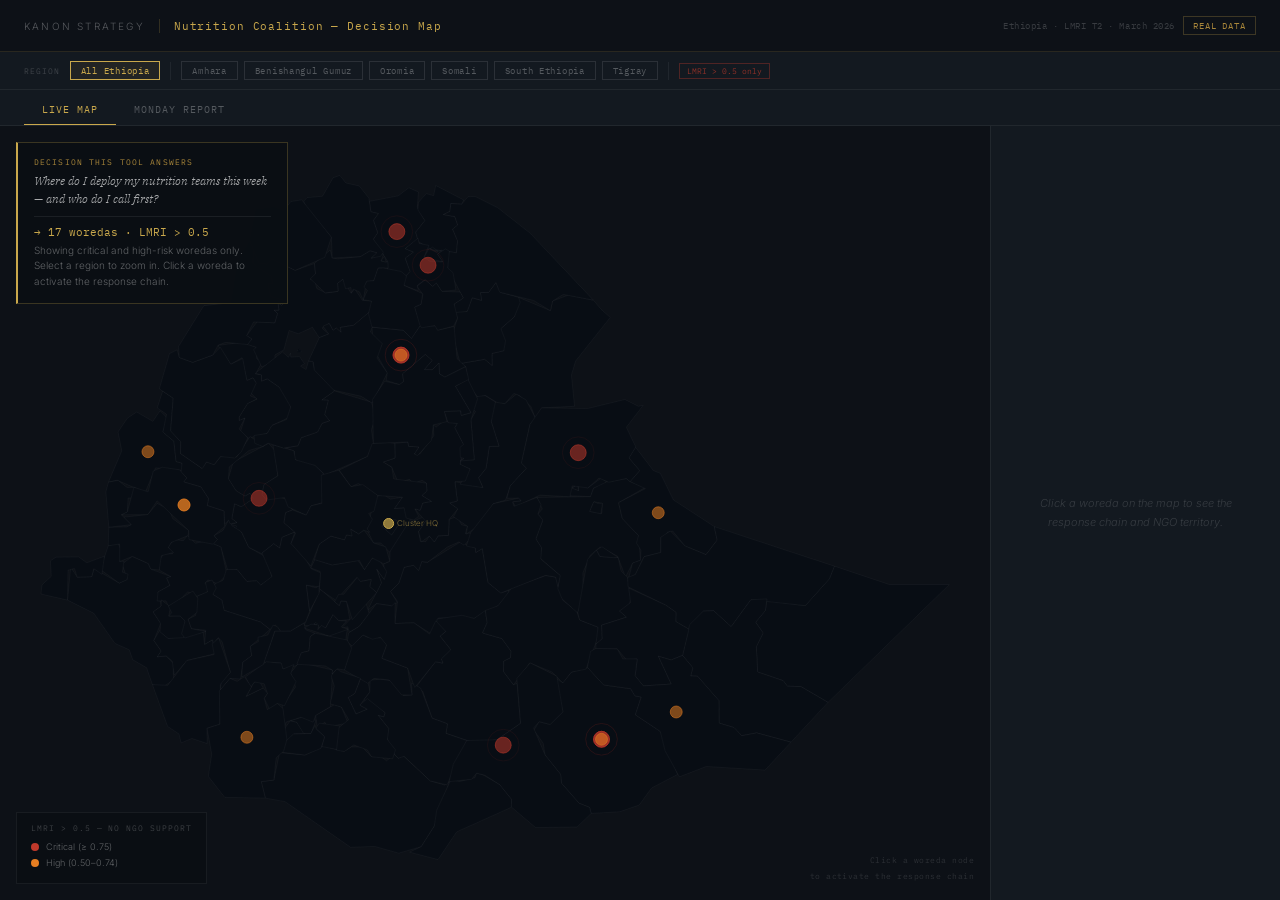
==== commit e33c7c83: "Update decision-map.html" ====
--- a/decision-map.html
+++ b/decision-map.html
@@ -14,41 +14,68 @@
   .h-brand{font-size:10px;font-weight:300;letter-spacing:0.22em;color:rgba(255,255,255,0.3);text-transform:uppercase;}
   .h-sep{width:1px;height:14px;background:rgba(201,168,76,0.2);}
   .h-title{font-family:var(--mono);font-size:11px;color:var(--gold);letter-spacing:0.08em;}
-  .h-right{display:flex;align-items:center;gap:10px;}
+  .h-right{display:flex;align-items:center;gap:8px;}
   .h-meta{font-family:var(--mono);font-size:9px;color:rgba(255,255,255,0.18);letter-spacing:0.06em;}
   .h-badge{font-family:var(--mono);font-size:9px;letter-spacing:0.1em;text-transform:uppercase;padding:3px 9px;border:0.5px solid rgba(201,168,76,0.25);color:var(--gold-d);}
-  .tabs{height:40px;flex-shrink:0;background:var(--void2);border-bottom:0.5px solid rgba(255,255,255,0.06);display:flex;align-items:flex-end;padding:0 24px;z-index:20;}
-  .tab{font-family:var(--mono);font-size:10px;letter-spacing:0.1em;text-transform:uppercase;color:rgba(255,255,255,0.28);padding:0 18px 10px;border-bottom:1.5px solid transparent;cursor:pointer;transition:color 0.15s;user-select:none;}
+
+  /* REGION FILTER BAR */
+  .filter-bar{
+    height:38px;flex-shrink:0;background:var(--void2);
+    border-bottom:0.5px solid rgba(255,255,255,0.06);
+    display:flex;align-items:center;padding:0 24px;gap:6px;overflow-x:auto;
+    scrollbar-width:none;
+  }
+  .filter-bar::-webkit-scrollbar{display:none;}
+  .filter-label{font-family:var(--mono);font-size:8px;letter-spacing:0.12em;text-transform:uppercase;color:rgba(255,255,255,0.18);margin-right:4px;white-space:nowrap;flex-shrink:0;}
+  .region-btn{
+    font-family:var(--mono);font-size:9px;letter-spacing:0.08em;
+    padding:3px 10px;border:0.5px solid rgba(255,255,255,0.1);
+    color:rgba(255,255,255,0.28);background:transparent;cursor:pointer;
+    transition:all 0.15s;white-space:nowrap;flex-shrink:0;user-select:none;
+  }
+  .region-btn:hover{border-color:rgba(255,255,255,0.3);color:rgba(255,255,255,0.65);}
+  .region-btn.active{border-color:var(--gold);color:var(--gold);background:rgba(201,168,76,0.08);}
+  .filter-sep{width:1px;height:18px;background:rgba(255,255,255,0.06);flex-shrink:0;margin:0 4px;}
+  .lmri-badge{font-family:var(--mono);font-size:8px;padding:2px 7px;border:0.5px solid rgba(192,57,43,0.35);color:rgba(192,57,43,0.7);flex-shrink:0;}
+
+  .tabs{height:36px;flex-shrink:0;background:var(--void2);border-bottom:0.5px solid rgba(255,255,255,0.06);display:flex;align-items:flex-end;padding:0 24px;z-index:20;}
+  .tab{font-family:var(--mono);font-size:10px;letter-spacing:0.1em;text-transform:uppercase;color:rgba(255,255,255,0.28);padding:0 18px 8px;border-bottom:1.5px solid transparent;cursor:pointer;transition:color 0.15s;user-select:none;}
   .tab:hover{color:rgba(255,255,255,0.55);}
   .tab.active{color:var(--gold);border-bottom-color:var(--gold);}
   .workspace{flex:1;display:flex;overflow:hidden;}
   .map-view{flex:1;position:relative;overflow:hidden;display:flex;}
   #mapCanvas{display:block;flex:1;cursor:default;}
+
   .decision-box{position:absolute;top:16px;left:16px;z-index:20;background:rgba(10,14,19,0.96);border:0.5px solid rgba(201,168,76,0.25);border-left:2px solid var(--gold);padding:14px 16px;width:272px;}
   .db-qlabel{font-family:var(--mono);font-size:8px;letter-spacing:0.14em;text-transform:uppercase;color:var(--gold-d);margin-bottom:5px;}
   .db-q{font-family:var(--serif);font-size:12px;font-weight:300;font-style:italic;color:rgba(255,255,255,0.65);line-height:1.5;margin-bottom:8px;}
   .db-div{height:0.5px;background:rgba(255,255,255,0.07);margin-bottom:8px;}
   .db-answer{font-family:var(--mono);font-size:11px;color:var(--gold);margin-bottom:4px;}
   .db-sub{font-family:var(--sans);font-size:10px;font-weight:300;color:rgba(255,255,255,0.35);line-height:1.55;}
+
   .graph-legend{position:absolute;top:16px;right:16px;z-index:20;background:rgba(10,14,19,0.92);border:0.5px solid rgba(255,255,255,0.06);padding:10px 14px;display:none;}
   .graph-legend.visible{display:block;}
   .gl-title{font-family:var(--mono);font-size:8px;letter-spacing:0.12em;text-transform:uppercase;color:rgba(255,255,255,0.2);margin-bottom:8px;}
   .gl-row{display:flex;align-items:center;gap:6px;margin-bottom:5px;}
   .gl-dot{width:7px;height:7px;border-radius:50%;flex-shrink:0;}
   .gl-lbl{font-family:var(--sans);font-size:9px;font-weight:300;color:rgba(255,255,255,0.35);}
+
+  .ngo-territory-legend{position:absolute;bottom:100px;right:16px;z-index:20;background:rgba(10,14,19,0.92);border:0.5px solid rgba(255,255,255,0.06);padding:10px 14px;display:none;}
+  .ngo-territory-legend.visible{display:block;}
+  .ntl-title{font-family:var(--mono);font-size:8px;letter-spacing:0.12em;text-transform:uppercase;color:rgba(255,255,255,0.2);margin-bottom:6px;}
+  .ntl-ngo{font-family:var(--sans);font-size:10px;font-weight:400;margin-bottom:2px;}
+  .ntl-sub{font-family:var(--mono);font-size:8px;color:rgba(255,255,255,0.2);letter-spacing:0.04em;}
+
   .risk-legend{position:absolute;bottom:16px;left:16px;z-index:20;background:rgba(10,14,19,0.9);border:0.5px solid rgba(255,255,255,0.06);padding:10px 14px;}
   .rl-title{font-family:var(--mono);font-size:8px;letter-spacing:0.12em;text-transform:uppercase;color:rgba(255,255,255,0.2);margin-bottom:8px;}
   .rl-row{display:flex;align-items:center;gap:7px;margin-bottom:5px;}
   .rl-dot{width:8px;height:8px;border-radius:50%;flex-shrink:0;}
   .rl-lbl{font-family:var(--sans);font-size:9px;font-weight:300;color:rgba(255,255,255,0.35);}
-  .ngo-territory-legend{position:absolute;bottom:16px;right:16px;z-index:20;background:rgba(10,14,19,0.92);border:0.5px solid rgba(255,255,255,0.06);padding:10px 14px;display:none;}
-  .ngo-territory-legend.visible{display:block;}
-  .ntl-title{font-family:var(--mono);font-size:8px;letter-spacing:0.12em;text-transform:uppercase;color:rgba(255,255,255,0.2);margin-bottom:6px;}
-  .ntl-ngo{font-family:var(--sans);font-size:10px;font-weight:400;margin-bottom:2px;}
-  .ntl-sub{font-family:var(--mono);font-size:8px;color:rgba(255,255,255,0.2);letter-spacing:0.04em;}
+
   .map-hint{position:absolute;bottom:16px;right:16px;z-index:20;text-align:right;}
   .map-hint span{display:block;font-family:var(--mono);font-size:8px;color:rgba(255,255,255,0.13);letter-spacing:0.06em;line-height:2;}
-  .panel{width:290px;flex-shrink:0;background:var(--void2);border-left:0.5px solid rgba(255,255,255,0.06);display:flex;flex-direction:column;overflow:hidden;z-index:10;}
+
+  .panel{width:290px;flex-shrink:0;background:var(--void2);border-left:0.5px solid rgba(255,255,255,0.06);display:flex;flex-direction:column;overflow:hidden;}
   .panel-empty{flex:1;display:flex;align-items:center;justify-content:center;padding:24px;font-family:var(--sans);font-size:11px;font-weight:300;font-style:italic;color:rgba(255,255,255,0.15);line-height:1.7;text-align:center;}
   .panel-content{flex:1;overflow-y:auto;display:none;}
   .pc-block{padding:14px 18px;border-bottom:0.5px solid rgba(255,255,255,0.05);}
@@ -78,6 +105,7 @@
   .cr-role{font-family:var(--mono);font-size:8px;color:rgba(255,255,255,0.2);letter-spacing:0.06em;text-transform:uppercase;}
   .cr-location{font-family:var(--mono);font-size:8px;color:rgba(201,168,76,0.5);letter-spacing:0.04em;margin-top:2px;}
   .cr-gap{font-family:var(--mono);font-size:8px;color:#C0392B;letter-spacing:0.06em;text-transform:uppercase;margin-top:2px;}
+
   .report-view{flex:1;overflow-y:auto;padding:28px 32px;display:none;}
   .report-view.visible{display:block;}
   .map-view.hidden,.panel.hidden{display:none;}
@@ -86,11 +114,6 @@
   .report-title{font-family:var(--serif);font-size:26px;font-weight:300;color:#fff;line-height:1.25;margin-bottom:8px;}
   .report-sub{font-family:var(--sans);font-size:13px;font-weight:300;color:rgba(255,255,255,0.35);line-height:1.6;max-width:620px;}
   .report-rule{width:40px;height:1px;background:var(--gold);margin:18px 0;}
-  .report-filter{display:flex;gap:8px;margin-bottom:24px;flex-wrap:wrap;}
-  .rf-btn{font-family:var(--mono);font-size:9px;letter-spacing:0.1em;text-transform:uppercase;padding:5px 12px;border:0.5px solid rgba(255,255,255,0.12);color:rgba(255,255,255,0.3);cursor:pointer;transition:all 0.15s;background:transparent;user-select:none;}
-  .rf-btn:hover{border-color:rgba(255,255,255,0.28);color:rgba(255,255,255,0.6);}
-  .rf-btn.active{border-color:var(--gold);color:var(--gold);background:rgba(201,168,76,0.06);}
-  .report-section-title{font-family:var(--mono);font-size:9px;letter-spacing:0.14em;text-transform:uppercase;color:rgba(255,255,255,0.2);margin-bottom:12px;margin-top:24px;}
   .report-cards{display:grid;grid-template-columns:repeat(auto-fill,minmax(300px,1fr));gap:1px;background:rgba(255,255,255,0.05);}
   .report-card{background:var(--void2);padding:18px 20px;border-left:3px solid transparent;transition:background 0.15s;cursor:pointer;}
   .report-card:hover{background:#0d1520;}
@@ -123,10 +146,27 @@
     <span class="h-badge">Real data</span>
   </div>
 </header>
+
+<!-- REGION FILTER BAR -->
+<div class="filter-bar">
+  <span class="filter-label">Region</span>
+  <button class="region-btn active" data-region="all">All Ethiopia</button>
+  <div class="filter-sep"></div>
+  <button class="region-btn" data-region="Amhara">Amhara</button>
+  <button class="region-btn" data-region="Benishangul Gumuz">Benishangul Gumuz</button>
+  <button class="region-btn" data-region="Oromia">Oromia</button>
+  <button class="region-btn" data-region="Somali">Somali</button>
+  <button class="region-btn" data-region="South Ethiopia">South Ethiopia</button>
+  <button class="region-btn" data-region="Tigray">Tigray</button>
+  <div class="filter-sep"></div>
+  <span class="lmri-badge">LMRI &gt; 0.5 only</span>
+</div>
+
 <div class="tabs">
   <div class="tab active" data-tab="map">Live Map</div>
   <div class="tab" data-tab="report">Monday Report</div>
 </div>
+
 <div class="workspace">
   <div class="map-view" id="mapView">
     <canvas id="mapCanvas"></canvas>
@@ -134,8 +174,8 @@
       <div class="db-qlabel">Decision this tool answers</div>
       <div class="db-q">Where do I deploy my nutrition teams this week — and who do I call first?</div>
       <div class="db-div"></div>
-      <div class="db-answer" id="db-answer">→ 9 woredas require immediate action</div>
-      <div class="db-sub" id="db-sub">LMRI ≥ 0.75 · Zero NGO coverage · Click a woreda to see the response chain and NGO territory.</div>
+      <div class="db-answer" id="db-answer">→ 17 woredas · LMRI > 0.5</div>
+      <div class="db-sub" id="db-sub">Showing critical and high-risk woredas only. Select a region to zoom in. Click a woreda to activate the response chain.</div>
     </div>
     <div class="graph-legend" id="graphLegend">
       <div class="gl-title">Response chain</div>
@@ -151,21 +191,21 @@
       <div class="ntl-sub" id="ntlNgoSub"></div>
     </div>
     <div class="risk-legend">
-      <div class="rl-title">Risk level — no NGO support</div>
-      <div class="rl-row"><div class="rl-dot" style="background:#C0392B"></div><span class="rl-lbl">Critical (LMRI ≥ 0.75)</span></div>
+      <div class="rl-title">LMRI > 0.5 — no NGO support</div>
+      <div class="rl-row"><div class="rl-dot" style="background:#C0392B"></div><span class="rl-lbl">Critical (≥ 0.75)</span></div>
       <div class="rl-row"><div class="rl-dot" style="background:#E67E22"></div><span class="rl-lbl">High (0.50–0.74)</span></div>
-      <div class="rl-row"><div class="rl-dot" style="background:#E2B53A"></div><span class="rl-lbl">Elevated (0.25–0.49)</span></div>
-      <div class="rl-row"><div class="rl-dot" style="background:#27AE60"></div><span class="rl-lbl">Low (< 0.25)</span></div>
     </div>
     <div class="map-hint" id="mapHint">
       <span>Click a woreda node</span>
       <span>to activate the response chain</span>
     </div>
   </div>
+
   <div class="panel" id="sidePanel">
-    <div class="panel-empty" id="panelEmpty">Click a woreda on the map to see its risk level, the NGO territory, and the full response chain.</div>
+    <div class="panel-empty" id="panelEmpty">Click a woreda on the map to see the response chain and NGO territory.</div>
     <div class="panel-content" id="panelContent"></div>
   </div>
+
   <div class="report-view" id="reportView">
     <div class="report-header">
       <div class="report-date" id="reportDate">Monday — Weekly Decision Brief</div>
@@ -173,8 +213,6 @@
       <div class="report-rule"></div>
       <div class="report-sub" id="reportSub">Loading...</div>
     </div>
-    <div class="report-filter" id="reportFilter"></div>
-    <div class="report-section-title">Sorted by risk level</div>
     <div class="report-cards" id="reportCards"></div>
     <div class="report-summary">
       <div class="rs-label">Monday morning summary</div>
@@ -186,10 +224,10 @@
 <script>
 const GEO      = {"type":"FeatureCollection","features":[{"type":"Feature","properties":{"adm2_pcode":"ET0508","adm2_name":"Afder","adm1_name":"Somali","adm1_pcode":"ET05","center_lat":5.4176,"center_lon":42.2557},"geometry":{"type":"Polygon","coordinates":[[[42.0288,6.6148],[41.7579,6.5405],[41.6197,6.3617],[41.4815,6.4465],[41.6199,5.8778],[41.4085,5.6656],[41.2286,5.7126],[41.1431,5.5696],[41.2949,5.3514],[41.324,5.1564],[41.5812,4.8316],[41.5971,4.6816],[41.8853,4.3491],[42.0591,4.2786],[42.0845,4.1778],[42.5545,4.2063],[42.8767,4.3183],[43.0808,4.6042],[43.5085,4.8293],[43.2241,5.5492],[42.8129,5.8269],[42.9116,6.1237],[42.8066,6.1428],[42.7375,6.2627],[42.2899,6.3266],[42.0288,6.6148]]]}},{"type":"Feature","properties":{"adm2_pcode":"ET1202","adm2_name":"Agnewak","adm1_name":"Gambela","adm1_pcode":"ET12","center_lat":7.3724,"center_lon":34.4926},"geometry":{"type":"Polygon","coordinates":[[[34.8264,8.2619],[34.7853,8.3552],[34.5227,8.4755],[34.3543,8.347],[34.4397,8.0938],[34.306,8.0279],[33.8898,8.2697],[33.8525,8.1361],[33.6144,8.127],[33.5058,8.2937],[33.4539,7.7442],[33.8856,7.5254],[34.2357,7.0197],[34.4718,6.9143],[34.5288,6.7472],[34.757,6.6138],[34.8529,6.332],[35.0113,6.2803],[35.1995,6.4109],[35.1977,6.6802],[35.0799,6.8108],[34.9337,6.7963],[34.9979,6.8929],[34.8771,7.0698],[34.9887,7.3544],[34.8643,7.5453],[34.9985,7.6436],[34.9443,7.8794],[35.141,7.989],[35.0891,8.1139],[35.1577,8.1367],[34.8264,8.2619]]]}},{"type":"Feature","properties":{"adm2_pcode":"ET0712","adm2_name":"Alle","adm1_name":"SNNP","adm1_pcode":"ET07","center_lat":5.5578,"center_lon":37.1684},"geometry":{"type":"Polygon","coordinates":[[[37.126,5.7277],[37.01,5.565],[37.068,5.388],[37.1834,5.5083],[37.3617,5.5118],[37.2299,5.7042],[37.126,5.7277]]]}},{"type":"Feature","properties":{"adm2_pcode":"ET0721","adm2_name":"Amaro","adm1_name":"SNNP","adm1_pcode":"ET07","center_lat":5.8105,"center_lon":37.7772},"geometry":{"type":"Polygon","coordinates":[[[37.8568,5.9987],[37.5427,5.8166],[37.5744,5.6013],[37.6941,5.7066],[37.7342,5.6242],[38.0752,5.6889],[37.9686,5.956],[37.8568,5.9987]]]}},{"type":"Feature","properties":{"adm2_pcode":"ET0408","adm2_name":"Arsi","adm1_name":"Oromia","adm1_pcode":"ET04","center_lat":7.9452,"center_lon":39.6575},"geometry":{"type":"Polygon","coordinates":[[[39.9201,8.7096],[39.3877,8.3766],[39.2925,8.389],[39.2415,8.2396],[39.1594,8.3272],[39.0026,8.2929],[38.9147,8.027],[38.7773,7.8876],[38.8924,7.7241],[38.8498,7.3523],[39.1633,7.3642],[39.4469,7.1806],[39.5663,7.4454],[40.1595,7.4384],[40.5504,7.6495],[40.7094,7.8255],[40.7289,7.9063],[40.5957,7.8636],[40.3853,8.0373],[40.2911,8.6066],[40.1828,8.5391],[40.1763,8.6148],[39.9201,8.7096]]]}},{"type":"Feature","properties":{"adm2_pcode":"ET0603","adm2_name":"Assosa","adm1_name":"Benishangul Gumz","adm1_pcode":"ET06","center_lat":10.2241,"center_lon":34.7796},"geometry":{"type":"Polygon","coordinates":[[[35.0973,10.7883],[34.9782,10.9079],[34.8606,10.732],[34.5944,10.8878],[34.4397,10.7844],[34.2861,10.5542],[34.3483,10.2385],[34.1288,9.7158],[34.2708,9.7488],[34.7351,9.5453],[34.9044,9.9559],[35.3574,9.9111],[35.3413,10.0336],[35.2426,10.0606],[35.2076,10.3996],[35.0262,10.5516],[35.0973,10.7883]]]}},{"type":"Feature","properties":{"adm2_pcode":"ET0309","adm2_name":"Awi","adm1_name":"Amhara","adm1_pcode":"ET03","center_lat":11.2533,"center_lon":36.7086},"geometry":{"type":"Polygon","coordinates":[[[36.3437,12.0541],[35.9344,12.002],[36.1448,11.6856],[36.3291,11.7967],[36.4099,11.4139],[36.5122,11.4583],[36.5639,11.3713],[36.4602,11.2264],[36.575,11.1007],[36.4226,11.0314],[36.2823,10.8039],[36.2852,10.7446],[36.3772,10.7858],[36.302,10.554],[36.4353,10.4525],[36.7448,10.5295],[36.8245,10.664],[37.1007,10.7963],[37.1339,10.9609],[37.0714,11.1793],[36.9418,11.3048],[36.7462,11.4426],[36.6505,11.404],[36.6516,11.5088],[36.552,11.5228],[36.6628,11.7278],[36.5743,11.7758],[36.5664,11.9704],[36.3437,12.0541]]]}},{"type":"Feature","properties":{"adm2_pcode":"ET0201","adm2_name":"Awsi /Zone 1","adm1_name":"Afar","adm1_pcode":"ET02","center_lat":11.8149,"center_lon":41.1996},"geometry":{"type":"Polygon","coordinates":[[[42.2499,12.6034],[42.1209,12.7579],[41.7092,12.8421],[41.4486,12.7432],[41.413,12.5821],[40.891,12.8032],[40.8192,12.4787],[40.5961,12.2832],[40.6459,11.9142],[40.4497,11.867],[40.4546,11.6652],[40.3297,11.7692],[39.927,11.6986],[40.0153,11.6456],[40.0712,11.3256],[40.2198,11.134],[40.3435,11.1647],[40.5676,11.0271],[40.6618,11.0266],[40.8102,11.1985],[40.9083,11.1608],[41.093,10.9804],[41.1668,10.7799],[41.2682,10.9579],[41.8117,10.9839],[41.7599,11.5079],[41.829,11.741],[42.3997,12.4697],[42.2499,12.6034]]]}},{"type":"Feature","properties":{"adm2_pcode":"ET0411","adm2_name":"Bale","adm1_name":"Oromia","adm1_pcode":"ET04","center_lat":6.462,"center_lon":40.0066},"geometry":{"type":"Polygon","coordinates":[[[40.3416,7.5702],[40.1554,7.4376],[39.9575,7.4906],[39.5456,7.4282],[39.5357,7.3518],[39.6889,7.2198],[39.5935,7.1412],[39.7707,6.9151],[39.6156,6.7613],[39.6414,6.6902],[39.5202,6.7142],[39.2061,6.3011],[39.3099,6.2188],[39.463,5.7704],[39.7165,5.6763],[39.6916,5.5162],[40.1744,5.3534],[40.5329,5.4106],[40.9223,5.6834],[40.864,6.351],[40.8047,6.3281],[40.6404,6.5494],[40.6433,6.7226],[40.7536,6.7773],[40.7648,6.8892],[40.6134,7.1019],[40.295,7.1942],[40.3707,7.3682],[40.3416,7.5702]]]}},{"type":"Feature","properties":{"adm2_pcode":"ET0716","adm2_name":"Basketo","adm1_name":"SNNP","adm1_pcode":"ET07","center_lat":6.2644,"center_lon":36.5625},"geometry":{"type":"Polygon","coordinates":[[[36.6178,6.3898],[36.5275,6.3706],[36.397,6.1332],[36.6786,6.273],[36.6178,6.3898]]]}},{"type":"Feature","properties":{"adm2_pcode":"ET1103","adm2_name":"Bench Sheko","adm1_name":"South West Ethiopia","adm1_pcode":"ET11","center_lat":6.8604,"center_lon":35.4253},"geometry":{"type":"Polygon","coordinates":[[[35.1143,7.1021],[34.9702,7.234],[34.8771,7.0698],[34.9979,6.8929],[34.9337,6.7963],[35.0799,6.8108],[35.1796,6.7274],[35.2136,6.4886],[35.4208,6.734],[35.8843,6.8493],[35.8454,7.0811],[35.7125,7.0044],[35.69,7.2059],[35.1143,7.1021]]]}},{"type":"Feature","properties":{"adm2_pcode":"ET0412","adm2_name":"Borena","adm1_name":"Oromia","adm1_pcode":"ET04","center_lat":4.4212,"center_lon":38.28},"geometry":{"type":"Polygon","coordinates":[[[38.1362,5.2897],[38.0123,5.214],[37.6742,5.3076],[37.3672,5.1551],[36.949,5.1947],[36.8547,4.7361],[36.6464,4.7108],[36.7143,4.4339],[37.0397,4.3756],[38.1211,3.6117],[38.5169,3.6269],[38.9136,3.5139],[39.2847,3.6231],[39.4997,3.9657],[39.7443,4.7043],[39.672,4.6519],[39.4328,4.7226],[38.9848,5.1417],[38.9047,5.1003],[38.8428,5.166],[38.7133,5.0585],[38.5888,5.1477],[38.4594,5.1274],[38.3116,5.2906],[38.1362,5.2897]]]}},{"type":"Feature","properties":{"adm2_pcode":"ET0416","adm2_name":"Buno Bedele","adm1_name":"Oromia","adm1_pcode":"ET04","center_lat":8.5362,"center_lon":36.3024},"geometry":{"type":"Polygon","coordinates":[[[36.1086,9.08],[36.0173,8.9078],[35.8681,8.8205],[35.9236,8.754],[35.8567,8.6802],[35.9806,8.6328],[36.096,8.2405],[36.2469,8.2577],[36.4095,8.0555],[36.5677,8.0662],[36.6394,7.9949],[36.8256,8.1268],[36.7224,8.4634],[36.4407,8.6267],[36.3233,8.8821],[36.1086,9.08]]]}},{"type":"Feature","properties":{"adm2_pcode":"ET0722","adm2_name":"Burji","adm1_name":"SNNP","adm1_pcode":"ET07","center_lat":5.4704,"center_lon":37.81},"geometry":{"type":"Polygon","coordinates":[[[37.9435,5.6395],[37.6034,5.6867],[37.5479,5.602],[37.6913,5.46],[37.6455,5.2972],[37.9008,5.2449],[37.9435,5.6395]]]}},{"type":"Feature","properties":{"adm2_pcode":"ET0102","adm2_name":"Central","adm1_name":"Tigray","adm1_pcode":"ET01","center_lat":13.9032,"center_lon":38.8822},"geometry":{"type":"Polygon","coordinates":[[[39.0807,14.6365],[38.9049,14.5012],[38.4298,14.4094],[38.4533,14.2346],[38.5777,14.204],[38.4955,14.0918],[38.5658,13.8835],[38.4929,13.7755],[38.7306,13.409],[38.7316,13.2623],[39.036,13.1699],[39.1013,13.2378],[39.0208,13.4607],[39.159,13.5611],[39.0202,13.6184],[39.225,13.7762],[39.1938,13.8947],[39.3448,14.0876],[39.2192,14.3049],[39.2386,14.5659],[39.0807,14.6365]]]}},{"type":"Feature","properties":{"adm2_pcode":"ET0311","adm2_name":"Central Gondar","adm1_name":"Amhara","adm1_pcode":"ET03","center_lat":12.6165,"center_lon":37.7022},"geometry":{"type":"Polygon","coordinates":[[[36.5801,12.3966],[36.4061,12.1655],[36.4931,12.1068],[36.4161,12.0171],[36.5664,11.9704],[36.5201,11.9301],[36.6549,11.6416],[36.8823,11.7401],[36.8709,11.8432],[37.0186,11.9248],[37.1061,12.2511],[37.2578,12.1959],[37.4914,12.3043],[37.6035,12.13],[37.7586,12.1913],[37.6461,12.2922],[37.7671,12.3677],[37.8301,12.2515],[37.8824,12.2923],[37.9648,12.2181],[37.9492,12.3009],[38.1718,12.3387],[38.4658,12.5863],[38.4655,12.7428],[38.3122,12.7544],[38.1923,12.9392],[38.1241,12.876],[37.9934,13.1066],[37.905,13.0419],[37.9127,12.9053],[37.7145,12.8772],[37.5632,12.9521],[37.524,13.0953],[37.4551,13.1022],[37.5428,13.197],[37.5237,13.3699],[37.2047,13.2557],[36.8248,13.4482],[36.7347,13.3631],[36.6095,13.3752],[36.5214,13.5924],[36.5155,13.3494],[36.8322,13.1124],[36.8266,13.0332],[36.7557,13.035],[36.8008,12.8177],[37.0552,12.7387],[36.9859,12.6725],[36.9226,12.7104],[36.9377,12.5914],[36.8567,12.5894],[36.915,12.5357],[36.8691,12.3788],[36.5801,12.3966]]]}},{"type":"Feature","properties":{"adm2_pcode":"ET0511","adm2_name":"Daawa","adm1_name":"Somali","adm1_pcode":"ET05","center_lat":4.1288,"center_lon":39.9641},"geometry":{"type":"Polygon","coordinates":[[[40.3028,4.8215],[40.1955,4.8515],[40.1694,4.7754],[39.9145,4.7115],[39.7755,4.7454],[39.5397,4.2352],[39.4997,3.9657],[39.2847,3.6231],[39.0911,3.5311],[39.5603,3.4067],[39.8667,3.8694],[40.7734,4.2825],[40.7742,4.4141],[40.5772,4.6608],[40.3028,4.8215]]]}},{"type":"Feature","properties":{"adm2_pcode":"ET1104","adm2_name":"Dawuro","adm1_name":"South West Ethiopia","adm1_pcode":"ET11","center_lat":6.9736,"center_lon":37.1191},"geometry":{"type":"Polygon","coordinates":[[[37.3821,7.2465],[37.3495,7.3577],[37.1286,7.2284],[36.8754,7.2308],[36.6911,6.7074],[36.9665,6.694],[37.0035,6.5896],[37.2389,6.6545],[37.3047,6.86],[37.435,6.8948],[37.4554,7.1352],[37.5304,7.1899],[37.3821,7.2465]]]}},{"type":"Feature","properties":{"adm2_pcode":"ET0723","adm2_name":"Derashe","adm1_name":"SNNP","adm1_pcode":"ET07","center_lat":5.6478,"center_lon":37.4011},"geometry":{"type":"Polygon","coordinates":[[[37.3133,5.7857],[37.126,5.7277],[37.2299,5.7042],[37.3465,5.513],[37.4658,5.5154],[37.5498,5.734],[37.3133,5.7857]]]}},{"type":"Feature","properties":{"adm2_pcode":"ET1502","adm2_name":"Dire Dawa rural","adm1_name":"Dire Dawa","adm1_pcode":"ET15","center_lat":9.6281,"center_lon":41.9402},"geometry":{"type":"Polygon","coordinates":[[[42.2627,9.6569],[42.3398,9.7196],[42.251,9.7835],[42.0308,9.6185],[41.8732,9.6839],[41.8773,9.5747],[41.7486,9.6364],[41.728,9.489],[42.0748,9.4737],[42.1249,9.6145],[42.2627,9.6569]]]}},{"type":"Feature","properties":{"adm2_pcode":"ET1501","adm2_name":"Dire Dawa urban","adm1_name":"Dire Dawa","adm1_pcode":"ET15","center_lat":9.6267,"center_lon":41.8267},"geometry":{"type":"Polygon","coordinates":[[[41.862,9.6782],[41.7714,9.6151],[41.8773,9.5747],[41.862,9.6782]]]}},{"type":"Feature","properties":{"adm2_pcode":"ET0507","adm2_name":"Doolo","adm1_name":"Somali","adm1_pcode":"ET05","center_lat":7.1729,"center_lon":45.9921},"geometry":{"type":"Polygon","coordinates":[[[46.9947,8.0061],[46.0944,8.312],[46.0107,8.0988],[45.6148,7.6515],[44.9807,7.7367],[44.9556,7.5681],[44.7958,7.3746],[44.9195,7.1946],[44.8075,6.9645],[44.8292,6.5419],[45.2516,6.3972],[45.3188,6.3054],[45.5428,6.2978],[45.9892,6.0344],[47.9882,8.0041],[46.9947,8.0061]]]}},{"type":"Feature","properties":{"adm2_pcode":"ET0421","adm2_name":"East Bale","adm1_name":"Oromia","adm1_pcode":"ET04","center_lat":7.2425,"center_lon":41.2457},"geometry":{"type":"Polygon","coordinates":[[[41.3388,8.1548],[40.7811,7.9524],[40.5504,7.6495],[40.3416,7.5702],[40.3707,7.3682],[40.295,7.1942],[40.6134,7.1019],[40.7648,6.8892],[40.7536,6.7773],[40.6433,6.7226],[40.6404,6.5494],[40.8052,6.3277],[41.0721,6.6943],[41.4378,6.544],[41.6197,6.3617],[41.7579,6.5405],[41.9995,6.5898],[42.2047,7.141],[42.1991,7.2914],[41.8961,7.4112],[41.8461,7.557],[41.6233,7.7336],[41.4986,8.1289],[41.3388,8.1548]]]}},{"type":"Feature","properties":{"adm2_pcode":"ET0306","adm2_name":"East Gojam","adm1_name":"Amhara","adm1_pcode":"ET03","center_lat":10.538,"center_lon":38.0027},"geometry":{"type":"Polygon","coordinates":[[[37.8542,11.2392],[37.6436,11.0888],[37.7517,11.0845],[37.6919,10.8421],[37.7748,10.7416],[37.6491,10.7004],[37.5754,10.5542],[37.3057,10.4589],[37.2534,10.3251],[37.0459,10.2884],[37.196,10.2309],[37.1907,10.1116],[37.3233,10.0081],[37.5292,9.9962],[37.7007,9.8367],[38.3975,10.1443],[38.4962,10.3636],[38.4617,10.594],[38.5312,10.7899],[38.4655,11.0516],[37.8542,11.2392]]]}},{"type":"Feature","properties":{"adm2_pcode":"ET0410","adm2_name":"East Hararge","adm1_name":"Oromia","adm1_pcode":"ET04","center_lat":8.654,"center_lon":42.0465},"geometry":{"type":"Polygon","coordinates":[[[42.7271,9.7251],[42.6638,9.7765],[42.3398,9.7196],[42.1249,9.6145],[42.0748,9.4737],[41.1918,9.4598],[41.2808,9.2672],[41.2069,9.1816],[41.2891,9.086],[41.1732,8.7682],[41.2682,8.6138],[41.2467,8.4434],[41.5707,8.161],[41.5364,7.9369],[41.6039,7.7669],[41.8614,7.5306],[41.9571,7.7748],[41.9484,8.2009],[42.0697,8.494],[42.2327,8.635],[42.5201,8.4787],[42.6514,8.1297],[42.7682,8.3632],[42.8988,8.4091],[42.8653,8.8251],[42.5993,9.1062],[42.5375,9.373],[42.978,9.6286],[42.7271,9.7251]],[[42.1291,9.3887],[42.2703,9.3617],[42.2594,9.1923],[42.0613,9.2265],[42.1291,9.3887]]]}},{"type":"Feature","properties":{"adm2_pcode":"ET0407","adm2_name":"East Shewa","adm1_name":"Oromia","adm1_pcode":"ET04","center_lat":8.3583,"center_lon":38.9708},"geometry":{"type":"Polygon","coordinates":[[[39.3288,9.1372],[39.0124,9.0017],[38.7689,8.569],[38.7655,8.3934],[38.6672,8.3505],[38.6728,8.0899],[38.5493,8.2627],[38.6277,8.0336],[38.401,7.5787],[38.5458,7.6853],[38.7989,7.6478],[38.8874,7.7037],[38.7773,7.8876],[38.9147,8.027],[39.0039,8.294],[39.1594,8.3272],[39.2415,8.2396],[39.2925,8.389],[39.3877,8.3766],[39.7181,8.6339],[39.9049,8.7162],[39.9917,8.6618],[40.082,8.7574],[40.0979,8.8638],[40.0104,8.8561],[40.0475,8.9779],[39.9476,9.0036],[39.8777,9.1447],[39.7425,9.0913],[39.7333,8.8262],[39.562,8.8178],[39.5008,8.7148],[39.4178,8.8145],[39.3611,8.7209],[39.2704,8.7245],[39.241,8.8889],[39.357,9.0621],[39.3288,9.1372]]]}},{"type":"Feature","properties":{"adm2_pcode":"ET0402","adm2_name":"East Wellega","adm1_name":"Oromia","adm1_pcode":"ET04","center_lat":9.4455,"center_lon":36.6103},"geometry":{"type":"Polygon","coordinates":[[[36.7666,10.3623],[36.1846,10.0497],[36.1053,9.7733],[36.2318,9.5703],[36.3803,9.4805],[36.4612,9.5281],[36.5149,9.4441],[36.319,9.3059],[36.2059,9.3547],[36.1615,9.1054],[36.2465,9.041],[36.1487,9.0038],[36.3233,8.8821],[36.4419,8.6255],[36.6488,8.5239],[36.8523,8.685],[36.951,8.6142],[36.9908,8.7937],[37.1994,8.8818],[37.0222,9.037],[37.0486,9.2051],[37.1608,9.251],[37.0626,9.4269],[36.8838,9.4881],[36.7337,9.4166],[36.6617,9.506],[36.6914,9.6735],[36.9223,9.8208],[36.8654,10.2503],[36.7666,10.3623]]]}},{"type":"Feature","properties":{"adm2_pcode":"ET0103","adm2_name":"Eastern","adm1_name":"Tigray","adm1_pcode":"ET01","center_lat":14.112,"center_lon":39.5903},"geometry":{"type":"Polygon","coordinates":[[[39.5228,14.674],[39.4882,14.5041],[39.3687,14.5383],[39.2391,14.3931],[39.2292,14.2666],[39.3448,14.0876],[39.1938,13.8947],[39.2351,13.739],[39.4248,13.613],[39.8639,13.5482],[39.8841,13.7482],[39.8017,13.9456],[39.8859,14.0122],[39.8376,14.1542],[39.65,14.1886],[39.7573,14.2398],[39.772,14.3739],[39.9503,14.3604],[39.9843,14.4323],[39.5228,14.674]]]}},{"type":"Feature","properties":{"adm2_pcode":"ET0504","adm2_name":"Erer","adm1_name":"Somali","adm1_pcode":"ET05","center_lat":7.7972,"center_lon":42.3363},"geometry":{"type":"Polygon","coordinates":[[[42.2279,8.4744],[42.1759,8.5801],[42.026,8.4258],[41.8671,7.5328],[41.8961,7.4112],[42.1991,7.2914],[42.1626,7.0071],[42.2688,7.0993],[42.2572,7.3246],[42.6694,7.4593],[42.552,7.5611],[42.7041,7.642],[42.7394,7.7609],[42.6867,8.1216],[42.5781,8.2285],[42.5298,8.4548],[42.2279,8.4744]]]}},{"type":"Feature","properties":{"adm2_pcode":"ET0502","adm2_name":"Fafan","adm1_name":"Somali","adm1_pcode":"ET05","center_lat":9.2045,"center_lon":43.1909},"geometry":{"type":"MultiPolygon","coordinates":[[[[43.1103,9.9089],[42.8155,10.3005],[42.707,10.1196],[42.8847,9.9085],[42.7271,9.7251],[42.9798,9.6071],[42.5375,9.373],[42.5993,9.1062],[42.8653,8.8251],[42.832,8.6952],[42.9053,8.5822],[42.8988,8.4091],[42.7682,8.3632],[42.7036,8.114],[42.8142,8.1723],[42.9576,8.4699],[43.2322,8.5391],[43.2326,8.7938],[43.3247,8.8006],[43.3397,8.8786],[43.4298,8.8984],[43.6345,8.6472],[43.9785,8.5036],[44.162,8.7466],[44.1151,8.9726],[43.4417,9.4176],[43.2249,9.8632],[43.1103,9.9089]]],[[[42.4489,8.4533],[42.5298,8.4548],[42.2631,8.636],[42.1759,8.5801],[42.2279,8.4744],[42.4489,8.4533]]]]}},{"type":"Feature","properties":{"adm2_pcode":"ET0204","adm2_name":"Fanti /Zone 4","adm1_name":"Afar","adm1_pcode":"ET02","center_lat":12.3585,"center_lon":40.2679},"geometry":{"type":"Polygon","coordinates":[[[40.5891,12.8891],[40.5156,13.0526],[40.3962,12.8884],[40.2578,12.8844],[40.2806,12.7542],[40.1236,12.7986],[40.0418,12.5685],[39.8392,12.5731],[39.8826,12.4577],[39.7999,12.195],[39.927,11.6986],[40.3297,11.7692],[40.4546,11.6652],[40.4497,11.867],[40.6448,11.912],[40.6739,12.0792],[40.5961,12.2832],[40.8192,12.4787],[40.9151,12.7183],[40.891,12.8032],[40.5891,12.8891]]]}},{"type":"Feature","properties":{"adm2_pcode":"ET0420","adm2_name":"Finfine Special","adm1_name":"Oromia","adm1_pcode":"ET04","center_lat":9.0314,"center_lon":38.5636},"geometry":{"type":"Polygon","coordinates":[[[38.6539,9.5115],[38.5208,9.4659],[38.3913,8.9252],[38.4973,8.6983],[38.618,8.6989],[38.7631,8.5456],[39.1023,9.0841],[39.0031,9.2871],[38.8443,9.2743],[38.9761,9.464],[38.7757,9.4323],[38.6539,9.5115]],[[38.7501,9.0903],[38.8763,9.0816],[38.905,9.0095],[38.7976,8.8335],[38.6394,8.974],[38.7501,9.0903]]]}},{"type":"Feature","properties":{"adm2_pcode":"ET0203","adm2_name":"Gabi /Zone 3","adm1_name":"Afar","adm1_pcode":"ET02","center_lat":10.0196,"center_lon":40.637},"geometry":{"type":"Polygon","coordinates":[[[40.8514,11.1845],[40.6618,11.0266],[40.5061,11.054],[40.4498,10.9743],[40.4389,10.7241],[40.5663,10.3157],[40.4056,10.3125],[40.3525,9.9486],[40.2284,9.7893],[40.3018,9.6296],[39.8391,9.7236],[39.8786,9.4004],[39.7502,9.3657],[39.886,9.2694],[39.8174,9.1363],[40.0475,8.9779],[40.0242,8.845],[40.2378,8.9973],[40.471,9.3548],[40.6755,9.4175],[40.7519,9.6546],[41.0196,9.9488],[40.9366,10.0352],[41.0773,10.6812],[41.1672,10.7809],[41.0106,11.0907],[40.8514,11.1845]]]}},{"type":"Feature","properties":{"adm2_pcode":"ET0710","adm2_name":"Gamo","adm1_name":"SNNP","adm1_pcode":"ET07","center_lat":6.1704,"center_lon":37.4365},"geometry":{"type":"Polygon","coordinates":[[[37.2744,6.7055],[37.132,6.5277],[37.2129,6.2925],[36.9952,5.9689],[37.0314,5.6318],[37.0587,5.7078],[37.3026,5.7866],[37.5041,5.704],[37.5427,5.8166],[37.7883,5.9641],[37.8239,6.5744],[37.2744,6.7055]]]}},{"type":"Feature","properties":{"adm2_pcode":"ET0705","adm2_name":"Gedeo","adm1_name":"SNNP","adm1_pcode":"ET07","center_lat":6.1398,"center_lon":38.2242},"geometry":{"type":"Polygon","coordinates":[[[38.286,6.4352],[38.1874,6.1822],[38.0799,6.117],[38.208,5.8402],[38.3961,5.9201],[38.2717,5.9866],[38.439,6.2169],[38.398,6.4103],[38.286,6.4352]]]}},{"type":"Feature","properties":{"adm2_pcode":"ET0715","adm2_name":"Gofa","adm1_name":"SNNP","adm1_pcode":"ET07","center_lat":6.3124,"center_lon":36.9465},"geometry":{"type":"Polygon","coordinates":[[[36.7319,6.7133],[36.3885,6.4614],[36.473,6.2903],[36.5351,6.3764],[36.6956,6.3462],[36.7495,6.1836],[36.6949,6.1022],[36.7896,5.9117],[36.9139,6.0164],[37.0302,5.979],[37.2212,6.3791],[37.1328,6.5148],[37.1837,6.666],[37.0035,6.5896],[36.9784,6.689],[36.7319,6.7133]]]}},{"type":"Feature","properties":{"adm2_pcode":"ET0414","adm2_name":"Guji","adm1_name":"Oromia","adm1_pcode":"ET04","center_lat":5.5463,"center_lon":39.22},"geometry":{"type":"Polygon","coordinates":[[[38.6065,6.4228],[38.441,6.4054],[38.4347,6.1988],[38.3422,6.0824],[38.6872,5.8628],[38.6671,5.7939],[38.5725,5.8191],[38.7494,5.5954],[38.7162,5.4472],[38.8478,5.1621],[38.9047,5.1003],[39.003,5.1331],[39.4328,4.7226],[39.7085,4.655],[40.0337,5.3968],[39.6916,5.5162],[39.7165,5.6763],[39.463,5.7704],[39.2747,6.2732],[39.1253,6.357],[39.1319,6.1588],[38.9881,6.1471],[38.7715,6.3998],[38.6065,6.4228]]]}},{"type":"Feature","properties":{"adm2_pcode":"ET0701","adm2_name":"Guraghe","adm1_name":"SNNP","adm1_pcode":"ET07","center_lat":8.1005,"center_lon":37.9051},"geometry":{"type":"Polygon","coordinates":[[[38.5758,8.4449],[38.4779,8.4474],[38.3473,8.2542],[38.2383,8.4093],[37.8163,8.3318],[37.5349,8.4236],[37.4641,8.2824],[37.618,8.2234],[37.6072,7.9247],[37.8746,7.7429],[38.2206,8.1207],[38.2831,8.0554],[38.4601,8.0879],[38.4345,7.9704],[38.5495,7.8709],[38.6277,8.0336],[38.5493,8.2627],[38.6728,8.0899],[38.716,8.2194],[38.5758,8.4449]]]}},{"type":"Feature","properties":{"adm2_pcode":"ET0702","adm2_name":"Hadiya","adm1_name":"SNNP","adm1_pcode":"ET07","center_lat":7.588,"center_lon":37.7919},"geometry":{"type":"MultiPolygon","coordinates":[[[[37.6217,7.9234],[37.3537,7.3249],[37.7089,7.2786],[37.8305,7.501],[37.9272,7.3992],[38.107,7.4206],[38.054,7.7213],[37.9594,7.7299],[37.9338,7.6524],[37.6217,7.9234]],[[37.5337,7.3597],[37.5347,7.3645],[37.5383,7.3638],[37.5435,7.3641],[37.5483,7.3619],[37.5536,7.3611],[37.5566,7.3613],[37.5584,7.3614],[37.5619,7.3611],[37.5649,7.3598],[37.5661,7.3572],[37.5665,7.3562],[37.5656,7.3525],[37.5681,7.3477],[37.566,7.3432],[37.5649,7.3398],[37.5623,7.3361],[37.5602,7.3331],[37.5574,7.332],[37.554,7.3319],[37.5507,7.331],[37.5465,7.3323],[37.5437,7.3361],[37.5395,7.3369],[37.5357,7.3377],[37.5328,7.3377],[37.5298,7.3378],[37.5266,7.3368],[37.5198,7.337],[37.517,7.3385],[37.5149,7.3413],[37.5124,7.3443],[37.513,7.3492],[37.5175,7.3498],[37.521,7.3493],[37.5218,7.3519],[37.5247,7.3531],[37.5267,7.3571],[37.5306,7.357],[37.5337,7.3597]]],[[[38.0668,7.2697],[37.7188,7.1426],[38.038,7.0648],[38.0668,7.2697]]]]}},{"type":"Feature","properties":{"adm2_pcode":"ET0714","adm2_name":"Halaba","adm1_name":"SNNP","adm1_pcode":"ET07","center_lat":7.4499,"center_lon":38.2601},"geometry":{"type":"Polygon","coordinates":[[[38.3726,7.6911],[37.9714,7.2758],[38.0704,7.299],[38.101,7.2078],[38.2652,7.3067],[38.4267,7.5147],[38.3726,7.6911]]]}},{"type":"Feature","properties":{"adm2_pcode":"ET1301","adm2_name":"Harari","adm1_name":"Harari","adm1_pcode":"ET13","center_lat":9.2922,"center_lon":42.161},"geometry":{"type":"Polygon","coordinates":[[[42.1863,9.3618],[42.1291,9.3887],[42.0613,9.2265],[42.246,9.187],[42.2703,9.3617],[42.1863,9.3618]]]}},{"type":"Feature","properties":{"adm2_pcode":"ET0205","adm2_name":"Hari /Zone 5","adm1_name":"Afar","adm1_pcode":"ET02","center_lat":10.3959,"center_lon":40.3595},"geometry":{"type":"Polygon","coordinates":[[[40.3358,11.1613],[40.2013,11.1456],[40.1238,10.9376],[40.1805,10.8969],[40.1026,10.755],[40.1581,10.0903],[39.9273,10.09],[39.9297,10.0058],[40.0888,9.9348],[39.9247,9.6804],[40.2985,9.625],[40.2284,9.7893],[40.3525,9.9486],[40.4056,10.3125],[40.5663,10.3157],[40.4389,10.7241],[40.5061,11.054],[40.3358,11.1613]]]}},{"type":"Feature","properties":{"adm2_pcode":"ET0419","adm2_name":"Horo Gudru Wellega","adm1_name":"Oromia","adm1_pcode":"ET04","center_lat":9.7505,"center_lon":37.2156},"geometry":{"type":"Polygon","coordinates":[[[36.8396,10.3408],[36.9223,9.8208],[36.6914,9.6735],[36.6617,9.506],[36.7337,9.4166],[37.0315,9.4586],[37.0872,9.3029],[37.3906,9.1634],[37.4668,9.3199],[37.6536,9.3728],[37.6691,9.8602],[37.5292,9.9962],[37.2133,10.0879],[37.1818,10.2413],[36.8396,10.3408]]]}},{"type":"Feature","properties":{"adm2_pcode":"ET0403","adm2_name":"Ilu Aba Bora","adm1_name":"Oromia","adm1_pcode":"ET04","center_lat":8.2357,"center_lon":35.5273},"geometry":{"type":"Polygon","coordinates":[[[35.4323,8.8223],[35.3621,8.7377],[35.2148,8.7568],[35.1119,8.6344],[35.1881,8.5194],[35.0357,8.5154],[34.9645,8.4019],[34.965,8.2472],[35.1577,8.1367],[35.0891,8.1139],[35.141,7.989],[34.9443,7.8794],[34.932,7.7282],[35.0771,7.731],[35.116,7.6451],[35.2123,7.6515],[35.4335,7.8828],[35.5896,7.8086],[35.7395,7.8666],[35.7997,7.9326],[35.7229,8.0225],[35.7658,8.0812],[35.9289,8.0168],[36.081,8.1739],[35.9806,8.6328],[35.7403,8.7343],[35.5624,8.6947],[35.4323,8.8223]]]}},{"type":"Feature","properties":{"adm2_pcode":"ET1204","adm2_name":"Itang Special woreda","adm1_name":"Gambela","adm1_pcode":"ET12","center_lat":8.3684,"center_lon":34.2064},"geometry":{"type":"Polygon","coordinates":[[[34.285,8.7043],[34.1242,8.6515],[33.9962,8.2544],[34.306,8.0279],[34.4328,8.0833],[34.452,8.1781],[34.3575,8.2097],[34.3838,8.3951],[34.3133,8.3899],[34.3582,8.522],[34.285,8.7043]]]}},{"type":"Feature","properties":{"adm2_pcode":"ET0503","adm2_name":"Jarar","adm1_name":"Somali","adm1_pcode":"ET05","center_lat":8.1164,"center_lon":44.3628},"geometry":{"type":"Polygon","coordinates":[[[45.5044,8.5078],[44.1151,8.9726],[44.162,8.7466],[43.9785,8.5036],[43.6345,8.6472],[43.3901,8.8993],[43.2326,8.7938],[43.2322,8.5391],[42.9576,8.4699],[42.8142,8.1723],[42.6867,8.1216],[42.6916,7.9674],[43.3179,7.6573],[43.4824,7.5405],[43.4793,7.3854],[43.6963,7.2575],[43.9329,7.5587],[44.1029,7.5676],[44.3925,7.2997],[44.7177,7.7505],[45.6148,7.6515],[46.0107,8.0988],[46.0944,8.312],[45.5044,8.5078]]]}},{"type":"Feature","properties":{"adm2_pcode":"ET0404","adm2_name":"Jimma","adm1_name":"Oromia","adm1_pcode":"ET04","center_lat":8.0522,"center_lon":37.1306},"geometry":{"type":"Polygon","coordinates":[[[37.1987,8.88],[36.9908,8.7937],[36.951,8.6142],[36.8523,8.685],[36.6606,8.5313],[36.8264,8.1399],[36.6394,7.9949],[36.5677,8.0662],[36.4095,8.0555],[36.2469,8.2577],[36.0726,8.255],[36.0183,8.0752],[35.884,8.0165],[35.8486,7.839],[35.9972,7.7451],[36.0353,7.5726],[36.633,7.3779],[36.7911,7.2523],[36.8792,7.3297],[36.9646,7.2247],[37.1286,7.2284],[37.3797,7.38],[37.4451,7.5643],[37.3918,7.9929],[37.6028,7.9649],[37.6239,8.2],[37.472,8.2661],[37.303,8.5631],[37.1379,8.6891],[37.1987,8.88]]]}},{"type":"Feature","properties":{"adm2_pcode":"ET0604","adm2_name":"Kamashi","adm1_name":"Benishangul Gumz","adm1_pcode":"ET06","center_lat":10.1266,"center_lon":35.3166},"geometry":{"type":"MultiPolygon","coordinates":[[[[35.0211,11.2371],[34.9333,10.9567],[35.0866,10.8513],[35.0262,10.5516],[35.2076,10.3996],[35.2426,10.0606],[35.3413,10.0336],[35.3251,9.8845],[35.4196,9.7851],[35.3684,9.7193],[35.6534,9.6349],[35.7773,9.4401],[35.7567,9.3236],[36.0316,9.2334],[36.0422,9.015],[36.1086,9.08],[36.1314,9.0208],[36.2465,9.041],[36.1615,9.1054],[36.2059,9.3547],[36.319,9.3059],[36.5149,9.4441],[36.4612,9.5281],[36.3803,9.4805],[36.2318,9.5703],[36.1053,9.7733],[36.1206,9.9716],[36.4454,10.2458],[36.6861,10.3164],[36.4627,10.4792],[36.2431,10.1371],[35.9829,10.1477],[35.8747,10.0098],[35.7445,10.0532],[35.6693,9.9455],[35.3159,10.1946],[35.3202,10.3916],[35.1536,10.5723],[35.1961,11.1198],[35.0211,11.2371]]],[[[36.2386,8.9651],[36.2423,8.9684],[36.244,8.97],[36.2479,8.9735],[36.2477,8.9737],[36.221,8.9885],[36.1824,8.9865],[36.179,8.9863],[36.1765,8.9827],[36.1743,8.9794],[36.1868,8.9708],[36.2221,8.9502],[36.2386,8.9651]]]]}},{"type":"Feature","properties":{"adm2_pcode":"ET1102","adm2_name":"Kefa","adm1_name":"South West Ethiopia","adm1_pcode":"ET11","center_lat":7.159,"center_lon":36.1966},"geometry":{"type":"Polygon","coordinates":[[[35.8373,8.0795],[35.728,8.0396],[35.7621,7.8826],[35.5915,7.8087],[35.5651,7.4873],[35.439,7.4229],[35.4943,7.2652],[35.7317,7.2405],[35.7125,7.0044],[35.8436,7.0811],[35.858,7.0119],[35.9353,7.1174],[36.001,7.0539],[36.1378,6.5375],[35.9922,6.3963],[35.9681,6.2354],[36.1323,6.4358],[36.3067,6.4264],[36.3421,6.7037],[36.4905,6.8161],[36.464,6.9683],[36.7911,7.2523],[36.633,7.3779],[36.0353,7.5726],[35.9972,7.7451],[35.8486,7.839],[35.9051,7.946],[35.8373,8.0795]]]}},{"type":"Feature","properties":{"adm2_pcode":"ET0418","adm2_name":"Kelem Wellega","adm1_name":"Oromia","adm1_pcode":"ET04","center_lat":8.8265,"center_lon":34.7855},"geometry":{"type":"Polygon","coordinates":[[[34.9314,9.3601],[34.7778,9.1736],[34.379,9.1306],[34.5037,9.0041],[34.4307,8.9674],[34.1344,8.9626],[34.1242,8.6515],[34.3124,8.6821],[34.3133,8.3899],[34.5227,8.4755],[34.7853,8.3552],[34.8264,8.2619],[34.965,8.2472],[35.0001,8.4867],[35.2006,8.5404],[35.114,8.6204],[35.16,8.7072],[35.4404,8.8223],[35.4504,8.9082],[35.1882,9.1049],[35.1271,9.2592],[34.9314,9.3601]]]}},{"type":"Feature","properties":{"adm2_pcode":"ET0703","adm2_name":"Kembata Tembaro","adm1_name":"SNNP","adm1_pcode":"ET07","center_lat":7.322,"center_lon":37.876},"geometry":{"type":"MultiPolygon","coordinates":[[[[37.8305,7.501],[37.7089,7.2786],[37.6392,7.3211],[37.5812,7.2488],[37.5927,7.3285],[37.4672,7.3417],[37.3568,7.2768],[37.7663,7.1433],[38.0787,7.2565],[37.966,7.2942],[38.0515,7.3961],[37.9223,7.4008],[37.8305,7.501]]],[[[37.5347,7.3645],[37.5337,7.3597],[37.5306,7.357],[37.5267,7.3571],[37.5247,7.3531],[37.5218,7.3519],[37.521,7.3493],[37.5175,7.3498],[37.513,7.3492],[37.5124,7.3443],[37.5149,7.3413],[37.517,7.3385],[37.5198,7.337],[37.5266,7.3368],[37.5298,7.3378],[37.5328,7.3377],[37.5357,7.3377],[37.5395,7.3369],[37.5437,7.3361],[37.5465,7.3323],[37.5507,7.331],[37.554,7.3319],[37.5574,7.332],[37.5602,7.3331],[37.5623,7.3361],[37.5649,7.3398],[37.566,7.3432],[37.5681,7.3477],[37.5656,7.3525],[37.5665,7.3562],[37.5661,7.3572],[37.5649,7.3598],[37.5619,7.3611],[37.5584,7.3614],[37.5566,7.3613],[37.5536,7.3611],[37.5483,7.3619],[37.5435,7.3641],[37.5383,7.3638],[37.5347,7.3645]]]]}},{"type":"Feature","properties":{"adm2_pcode":"ET0202","adm2_name":"Kilbati /Zone2","adm1_name":"Afar","adm1_pcode":"ET02","center_lat":13.5218,"center_lon":40.583},"geometry":{"type":"Polygon","coordinates":[[[40.173,14.4903],[40.0553,14.4869],[39.9503,14.3604],[39.772,14.3739],[39.7573,14.2398],[39.65,14.1886],[39.8376,14.1542],[39.8859,14.0122],[39.8017,13.9456],[39.8841,13.7482],[39.8639,13.5482],[39.7445,13.5708],[39.7195,13.4757],[39.7197,13.2946],[39.978,12.7922],[39.8261,12.6937],[39.8328,12.5499],[40.0418,12.5685],[40.1236,12.7986],[40.2806,12.7542],[40.2578,12.8844],[40.3962,12.8884],[40.5156,13.0526],[40.5775,12.8904],[41.1347,12.7532],[41.413,12.5821],[41.4486,12.7432],[41.6247,12.8533],[42.1209,12.7579],[41.0773,13.8785],[40.5456,14.3014],[40.173,14.4903]]]}},{"type":"Feature","properties":{"adm2_pcode":"ET0713","adm2_name":"Konso","adm1_name":"SNNP","adm1_pcode":"ET07","center_lat":5.4029,"center_lon":37.3898},"geometry":{"type":"Polygon","coordinates":[[[37.5521,5.5876],[37.5343,5.6498],[37.4658,5.5154],[37.1796,5.5058],[37.0363,5.3718],[37.0033,5.1991],[37.3672,5.1551],[37.6297,5.266],[37.6913,5.46],[37.5521,5.5876]]]}},{"type":"Feature","properties":{"adm2_pcode":"ET1106","adm2_name":"Konta Special","adm1_name":"South West Ethiopia","adm1_pcode":"ET11","center_lat":6.8939,"center_lon":36.6159},"geometry":{"type":"Polygon","coordinates":[[[36.9141,7.2982],[36.8409,7.326],[36.7559,7.161],[36.5916,7.1229],[36.601,7.0502],[36.467,6.9733],[36.4905,6.8161],[36.3421,6.7037],[36.3254,6.4589],[36.6796,6.6656],[36.8696,7.2262],[36.9647,7.225],[36.9141,7.2982]]]}},{"type":"Feature","properties":{"adm2_pcode":"ET0505","adm2_name":"Korahe","adm1_name":"Somali","adm1_pcode":"ET05","center_lat":6.5735,"center_lon":44.2821},"geometry":{"type":"Polygon","coordinates":[[[44.7958,7.3746],[44.9556,7.5681],[44.9831,7.7635],[44.7177,7.7505],[44.3925,7.2997],[44.1029,7.5676],[43.9329,7.5587],[43.7084,7.3339],[43.5918,6.8195],[43.761,6.614],[43.7251,6.4758],[43.8383,6.4719],[44.1904,6.0646],[44.1956,5.6876],[44.4409,5.6129],[44.5666,5.4773],[44.814,5.5242],[45.3792,5.3691],[45.9892,6.0344],[45.5428,6.2978],[45.3188,6.3054],[45.2516,6.3972],[44.8292,6.5419],[44.8075,6.9645],[44.9195,7.1946],[44.7958,7.3746]]]}},{"type":"Feature","properties":{"adm2_pcode":"ET0509","adm2_name":"Liban","adm1_name":"Somali","adm1_pcode":"ET05","center_lat":5.3197,"center_lon":40.6358},"geometry":{"type":"Polygon","coordinates":[[[41.081,6.693],[40.8604,6.4362],[40.9223,5.6834],[40.5329,5.4106],[40.0337,5.3968],[39.8129,5.0021],[39.7441,4.7097],[40.1128,4.7485],[40.1955,4.8515],[40.329,4.8205],[40.5772,4.6608],[40.7742,4.4141],[40.7689,4.2869],[41.1693,3.9426],[41.8521,3.9502],[42.0844,4.1776],[42.0591,4.2786],[41.8853,4.3491],[41.5971,4.6816],[41.5812,4.8316],[41.324,5.1564],[41.1361,5.6075],[41.2286,5.7126],[41.4085,5.6656],[41.6199,5.8778],[41.5199,6.472],[41.081,6.693]]]}},{"type":"Feature","properties":{"adm2_pcode":"ET1203","adm2_name":"Majang","adm1_name":"Gambela","adm1_pcode":"ET12","center_lat":7.4201,"center_lon":35.1467},"geometry":{"type":"Polygon","coordinates":[[[35.1496,7.6273],[35.0004,7.747],[34.9985,7.6436],[34.8643,7.5453],[34.9886,7.3547],[34.9779,7.2133],[35.1143,7.1021],[35.3718,7.117],[35.3923,7.3962],[35.3096,7.4792],[35.1224,7.4786],[35.1496,7.6273]]]}},{"type":"Feature","properties":{"adm2_pcode":"ET0605","adm2_name":"Mao Komo Special","adm1_name":"Benishangul Gumz","adm1_pcode":"ET06","center_lat":9.3605,"center_lon":34.2837},"geometry":{"type":"Polygon","coordinates":[[[34.2863,9.7439],[34.1288,9.7158],[34.0858,9.5531],[34.1344,8.9626],[34.5037,9.0041],[34.3409,9.1688],[34.4396,9.2156],[34.4518,9.4491],[34.513,9.448],[34.5675,9.63],[34.4339,9.6276],[34.2863,9.7439]]]}},{"type":"Feature","properties":{"adm2_pcode":"ET0107","adm2_name":"Mekelle","adm1_name":"Tigray","adm1_pcode":"ET01","center_lat":13.5062,"center_lon":39.4543},"geometry":{"type":"Polygon","coordinates":[[[39.4146,13.6239],[39.3287,13.4693],[39.6429,13.3989],[39.5521,13.5225],[39.6192,13.5964],[39.529,13.5565],[39.4146,13.6239]]]}},{"type":"Feature","properties":{"adm2_pcode":"ET0602","adm2_name":"Metekel","adm1_name":"Benishangul Gumz","adm1_pcode":"ET06","center_lat":10.9633,"center_lon":35.7844},"geometry":{"type":"Polygon","coordinates":[[[35.9723,11.9702],[35.8483,11.8402],[35.5169,11.718],[35.2959,11.7992],[35.2611,11.9277],[35.1344,11.8639],[34.9671,11.2749],[35.1961,11.1198],[35.1536,10.5723],[35.3202,10.3916],[35.3159,10.1946],[35.6758,9.9429],[35.7445,10.0532],[35.8683,10.0066],[35.9748,10.1439],[36.2089,10.1186],[36.3174,10.2197],[36.4238,10.4558],[36.2816,10.6046],[36.3772,10.7858],[36.2852,10.7446],[36.2823,10.8039],[36.4226,11.0314],[36.578,11.1105],[36.4676,11.1554],[36.5639,11.3713],[36.5122,11.4583],[36.4099,11.4139],[36.3413,11.7808],[36.1448,11.6856],[35.9723,11.9702]]]}},{"type":"Feature","properties":{"adm2_pcode":"ET1105","adm2_name":"Mirab Omo","adm1_name":"South West Ethiopia","adm1_pcode":"ET11","center_lat":6.2319,"center_lon":35.4196},"geometry":{"type":"Polygon","coordinates":[[[35.9462,7.1084],[35.838,7.01],[35.8719,6.8352],[35.4194,6.7332],[35.1061,6.3189],[34.8529,6.332],[35.1039,5.6325],[35.29,5.5078],[35.3263,5.3571],[35.5047,5.4314],[35.757,5.3454],[35.7538,5.6007],[35.9648,5.6694],[35.9731,6.337],[36.1378,6.5375],[35.9462,7.1084]]]}},{"type":"Feature","properties":{"adm2_pcode":"ET0510","adm2_name":"Nogob","adm1_name":"Somali","adm1_pcode":"ET05","center_lat":7.1302,"center_lon":42.9754},"geometry":{"type":"Polygon","coordinates":[[[42.1626,7.0071],[42.1628,6.9274],[42.5153,6.928],[42.682,6.7304],[42.8442,6.7619],[42.8097,6.4798],[42.9451,6.3098],[43.4065,6.3404],[43.1937,6.8056],[43.4035,6.7432],[43.5918,6.8195],[43.6963,7.2575],[43.4793,7.3854],[43.4824,7.5405],[43.3179,7.6573],[42.7041,7.9453],[42.7341,7.7028],[42.552,7.5611],[42.6694,7.4593],[42.2572,7.3246],[42.2688,7.0993],[42.1626,7.0071]]]}},{"type":"Feature","properties":{"adm2_pcode":"ET0301","adm2_name":"North Gondar","adm1_name":"Amhara","adm1_pcode":"ET03","center_lat":13.1939,"center_lon":38.0394},"geometry":{"type":"Polygon","coordinates":[[[37.7846,13.5973],[37.5237,13.3699],[37.5428,13.197],[37.4559,13.1145],[37.7031,12.8794],[37.9127,12.9053],[37.905,13.0419],[37.9934,13.1066],[38.0366,12.9485],[38.1266,12.9679],[38.134,12.8718],[38.1621,12.9413],[38.2646,12.8986],[38.3301,12.76],[38.3787,13.0653],[38.5036,13.0833],[38.5729,13.2926],[38.7395,13.2935],[38.7331,13.3988],[38.6224,13.4112],[38.6622,13.5312],[38.461,13.4596],[38.5539,13.5503],[38.4408,13.5844],[38.2789,13.4855],[37.9041,13.447],[37.8169,13.4632],[37.7846,13.5973]]]}},{"type":"Feature","properties":{"adm2_pcode":"ET0305","adm2_name":"North Shewa (AM)","adm1_name":"Amhara","adm1_pcode":"ET03","center_lat":9.7277,"center_lon":39.579},"geometry":{"type":"Polygon","coordinates":[[[39.6561,10.7369],[39.5275,10.6332],[39.4835,10.6737],[39.4912,10.4915],[39.2629,10.1862],[39.1713,10.1859],[39.2489,10.3048],[39.0769,10.314],[39.0658,10.3866],[38.8515,10.3642],[38.8526,10.1181],[38.6572,10.0515],[38.7969,9.9677],[38.9044,9.7103],[39.0922,9.7631],[39.1557,9.6887],[39.2979,9.748],[39.3701,9.6994],[39.3765,9.5673],[39.2941,9.4917],[39.4522,9.3939],[39.3065,9.3661],[39.2662,9.2445],[39.1777,9.2711],[39.357,9.0621],[39.241,8.8889],[39.2858,8.7178],[39.4178,8.8145],[39.5008,8.7148],[39.562,8.8178],[39.7333,8.8262],[39.7425,9.0913],[39.886,9.2694],[39.7498,9.3692],[39.8786,9.4004],[39.8391,9.7236],[40.0094,9.7329],[40.0888,9.9348],[39.9247,10.0141],[39.9818,10.3467],[39.8396,10.6246],[39.881,10.6963],[39.6561,10.7369]]]}},{"type":"Feature","properties":{"adm2_pcode":"ET0406","adm2_name":"North Shewa (OR)","adm1_name":"Oromia","adm1_pcode":"ET04","center_lat":9.7343,"center_lon":38.4714},"geometry":{"type":"Polygon","coordinates":[[[38.7529,10.3796],[38.4767,10.3633],[38.3975,10.1443],[37.9336,9.9165],[38.1283,9.6384],[38.2461,9.6933],[38.5663,9.4925],[38.9761,9.464],[38.8443,9.2743],[39.0003,9.2889],[39.0363,9.1142],[39.162,9.083],[39.2419,9.1455],[39.1777,9.2711],[39.2662,9.2445],[39.3065,9.3661],[39.4522,9.3939],[39.2941,9.4917],[39.3765,9.5673],[39.3701,9.6994],[38.8289,9.7691],[38.8006,9.9622],[38.6572,10.0515],[38.8526,10.1181],[38.8457,10.361],[38.7529,10.3796]]]}},{"type":"Feature","properties":{"adm2_pcode":"ET0303","adm2_name":"North Wello","adm1_name":"Amhara","adm1_pcode":"ET03","center_lat":11.8389,"center_lon":38.9502},"geometry":{"type":"Polygon","coordinates":[[[39.5227,12.3264],[39.2645,12.3293],[39.1217,12.1171],[38.9896,12.2547],[38.473,12.3061],[38.4865,12.1289],[38.6418,12.0295],[38.5487,11.853],[38.7234,11.5419],[38.7069,11.4164],[38.9293,11.3464],[38.9953,11.3988],[38.976,11.5255],[39.3499,11.8494],[39.4639,11.7503],[39.334,11.5968],[39.4673,11.5941],[39.5763,11.7089],[39.5849,11.5242],[39.6733,11.4716],[40.0153,11.6456],[39.8749,11.7788],[39.8247,12.3177],[39.5552,12.2555],[39.5227,12.3264]]]}},{"type":"Feature","properties":{"adm2_pcode":"ET0101","adm2_name":"North Western","adm1_name":"Tigray","adm1_pcode":"ET01","center_lat":14.1463,"center_lon":38.0355},"geometry":{"type":"MultiPolygon","coordinates":[[[[37.9437,14.8414],[37.8326,14.8052],[37.6572,14.4947],[37.4033,14.4714],[37.347,14.4112],[37.3929,14.2993],[37.803,13.8106],[37.8169,13.4632],[38.2789,13.4855],[38.4408,13.5844],[38.5539,13.5503],[38.461,13.4596],[38.614,13.4907],[38.6608,13.5582],[38.4929,13.7755],[38.5658,13.8835],[38.4955,14.0918],[38.5774,14.2056],[38.4533,14.2346],[38.4208,14.4637],[38.2611,14.6671],[38.0404,14.7166],[37.9437,14.8414]]],[[[38.6801,13.4862],[38.621,13.4164],[38.7057,13.3893],[38.6801,13.4862]]]]}},{"type":"Feature","properties":{"adm2_pcode":"ET1201","adm2_name":"Nuwer","adm1_name":"Gambela","adm1_pcode":"ET12","center_lat":8.125,"center_lon":33.3297},"geometry":{"type":"Polygon","coordinates":[[[34.0618,8.4777],[33.7713,8.3677],[33.6344,8.4672],[33.2635,8.4615],[33.1713,8.3998],[33.1859,8.1403],[33.0319,7.9974],[33.015,7.8461],[33.4539,7.7442],[33.4613,8.2436],[33.5675,8.2723],[33.6144,8.127],[33.8525,8.1361],[33.8864,8.2696],[34.021,8.1748],[34.0618,8.4777]]]}},{"type":"Feature","properties":{"adm2_pcode":"ET0310","adm2_name":"Oromia","adm1_name":"Amhara","adm1_pcode":"ET03","center_lat":10.7521,"center_lon":39.9069},"geometry":{"type":"Polygon","coordinates":[[[40.0519,11.4368],[39.8466,11.3192],[40.1036,10.876],[39.9445,10.8319],[39.9337,10.91],[39.664,10.8958],[39.7279,10.7086],[39.881,10.6963],[39.8396,10.6246],[39.9818,10.3467],[39.9232,10.2967],[39.9294,10.1293],[39.9902,10.1105],[39.9238,10.0686],[40.1581,10.0903],[40.1026,10.755],[40.2124,11.1089],[40.0519,11.4368]]]}},{"type":"Feature","properties":{"adm2_pcode":"ET1401","adm2_name":"Region 14","adm1_name":"Addis Ababa","adm1_pcode":"ET14","center_lat":8.9656,"center_lon":38.7736},"geometry":{"type":"Polygon","coordinates":[[[38.7844,9.0861],[38.6854,9.073],[38.6394,8.974],[38.7976,8.8335],[38.9061,8.9975],[38.8763,9.0816],[38.7844,9.0861]]]}},{"type":"Feature","properties":{"adm2_pcode":"ET0506","adm2_name":"Shabelle","adm1_name":"Somali","adm1_pcode":"ET05","center_lat":5.8739,"center_lon":43.4872},"geometry":{"type":"Polygon","coordinates":[[[42.1653,6.9358],[42.0762,6.8867],[42.0227,6.6209],[42.2899,6.3266],[42.7375,6.2627],[42.8066,6.1428],[42.9116,6.1237],[42.8129,5.8269],[43.2241,5.5492],[43.304,5.225],[43.5397,4.7897],[43.9819,4.963],[44.9508,4.9025],[45.3792,5.3691],[44.814,5.5242],[44.5666,5.4773],[44.4409,5.6129],[44.1956,5.6876],[44.1904,6.0646],[43.8383,6.4719],[43.7251,6.4758],[43.761,6.614],[43.5918,6.8195],[43.4035,6.7432],[43.1937,6.8056],[43.4065,6.3404],[42.9451,6.3098],[42.8097,6.4798],[42.8442,6.7619],[42.6049,6.7618],[42.5153,6.928],[42.1653,6.9358]]]}},{"type":"Feature","properties":{"adm2_pcode":"ET1101","adm2_name":"Sheka","adm1_name":"South West Ethiopia","adm1_pcode":"ET11","center_lat":7.5032,"center_lon":35.3447},"geometry":{"type":"Polygon","coordinates":[[[35.5207,7.8956],[35.116,7.6451],[35.1719,7.5328],[35.1224,7.4786],[35.3096,7.4792],[35.3923,7.3962],[35.334,7.1799],[35.3892,7.1114],[35.7357,7.2196],[35.4943,7.2652],[35.439,7.4229],[35.5864,7.5363],[35.6021,7.7721],[35.5207,7.8956]]]}},{"type":"Feature","properties":{"adm2_pcode":"ET1600","adm2_name":"Sidama","adm1_name":"Sidama","adm1_pcode":"ET16","center_lat":6.6517,"center_lon":38.4779},"geometry":{"type":"Polygon","coordinates":[[[38.3949,7.1236],[38.3219,7.1617],[38.1302,6.974],[38.0165,6.5752],[38.4021,6.3552],[38.5038,6.4363],[38.758,6.4091],[38.9606,6.1593],[39.1319,6.1588],[39.0593,6.6088],[38.6357,6.7717],[38.7144,6.9914],[38.6303,7.1108],[38.3949,7.1236]]]}},{"type":"Feature","properties":{"adm2_pcode":"ET0720","adm2_name":"Siltie","adm1_name":"SNNP","adm1_pcode":"ET07","center_lat":7.7704,"center_lon":38.1778},"geometry":{"type":"Polygon","coordinates":[[[37.9218,7.84],[37.8559,7.7157],[37.9338,7.6524],[37.9594,7.7299],[38.054,7.7213],[38.1489,7.4163],[38.5495,7.8709],[38.4345,7.9704],[38.4601,8.0879],[38.2831,8.0554],[38.2291,8.122],[38.008,7.8422],[37.9218,7.84]]]}},{"type":"Feature","properties":{"adm2_pcode":"ET0501","adm2_name":"Siti","adm1_name":"Somali","adm1_pcode":"ET05","center_lat":10.2079,"center_lon":41.872},"geometry":{"type":"Polygon","coordinates":[[[42.8626,10.9843],[42.6404,11.0971],[42.0197,10.9447],[41.2682,10.9579],[41.0773,10.6812],[40.9366,10.0352],[41.0196,9.9488],[40.7519,9.6546],[40.6961,9.4461],[40.89,9.4486],[40.9275,9.4051],[40.7888,9.3869],[40.8441,9.3048],[41.2393,9.4988],[41.7346,9.4715],[41.7738,9.6537],[42.0308,9.6185],[42.2134,9.7837],[42.3766,9.7138],[42.6638,9.7765],[42.7271,9.7251],[42.8847,9.9085],[42.707,10.1196],[42.821,10.3025],[42.6648,10.6329],[42.9441,11.0024],[42.8626,10.9843]]]}},{"type":"Feature","properties":{"adm2_pcode":"ET0106","adm2_name":"South Eastern","adm1_name":"Tigray","adm1_pcode":"ET01","center_lat":13.3411,"center_lon":39.3966},"geometry":{"type":"MultiPolygon","coordinates":[[[[39.2314,13.7951],[39.0202,13.6184],[39.159,13.5611],[39.0208,13.4607],[39.1013,13.2373],[38.9786,13.099],[39.0002,13.0034],[39.2331,12.9167],[39.2209,13.008],[39.3461,13.1003],[39.4725,12.9865],[39.5336,13.0415],[39.624,12.9042],[39.8557,12.9277],[39.8085,13.2172],[39.7197,13.2946],[39.7478,13.5739],[39.6853,13.6135],[39.5539,13.5298],[39.6397,13.3965],[39.4342,13.4012],[39.3269,13.4726],[39.41,13.6723],[39.2488,13.7063],[39.2314,13.7951]]],[[[39.47,13.6428],[39.427,13.6136],[39.5577,13.5777],[39.47,13.6428]]]]}},{"type":"Feature","properties":{"adm2_pcode":"ET0302","adm2_name":"South Gondar","adm1_name":"Amhara","adm1_pcode":"ET03","center_lat":11.795,"center_lon":38.0067},"geometry":{"type":"Polygon","coordinates":[[[38.4208,12.5525],[38.1718,12.3387],[37.9492,12.3009],[37.9648,12.2181],[37.8824,12.2923],[37.8301,12.2515],[37.7671,12.3677],[37.6664,12.3221],[37.7593,12.1927],[37.6043,12.1312],[37.4253,11.7377],[37.5042,11.7233],[37.5192,11.5933],[37.7897,11.2641],[38.2959,11.1505],[38.4746,11.0367],[38.7238,11.5401],[38.5557,11.7894],[38.6418,12.0295],[38.4448,12.227],[38.4891,12.3461],[38.4208,12.5525]]]}},{"type":"Feature","properties":{"adm2_pcode":"ET0707","adm2_name":"South Omo","adm1_name":"SNNP","adm1_pcode":"ET07","center_lat":5.4513,"center_lon":36.4104},"geometry":{"type":"Polygon","coordinates":[[[36.3693,6.4626],[36.2488,6.385],[36.1323,6.4358],[35.9567,6.2256],[35.9648,5.6694],[35.7538,5.6007],[35.8307,5.1684],[35.7744,4.7986],[36.0453,4.4471],[36.7143,4.4339],[36.6464,4.7108],[36.8547,4.7361],[36.893,5.1098],[37.017,5.2214],[37.0695,5.4124],[37.0047,5.9302],[36.9139,6.0164],[36.746,5.9121],[36.6949,6.1022],[36.7492,6.1856],[36.6774,6.2727],[36.397,6.1332],[36.4857,6.2922],[36.3693,6.4626]]]}},{"type":"Feature","properties":{"adm2_pcode":"ET0304","adm2_name":"South Wello","adm1_name":"Amhara","adm1_pcode":"ET03","center_lat":11.0043,"center_lon":39.2533},"geometry":{"type":"Polygon","coordinates":[[[39.3527,11.8494],[38.976,11.5255],[38.9953,11.3988],[38.9247,11.3448],[38.6825,11.4027],[38.4822,11.097],[38.4962,10.3636],[39.0658,10.3866],[39.0769,10.314],[39.2489,10.3048],[39.1713,10.1859],[39.2217,10.1603],[39.4528,10.4156],[39.4835,10.6737],[39.7087,10.7271],[39.6645,10.8973],[39.9337,10.91],[39.9445,10.8319],[40.1036,10.876],[39.8466,11.3192],[40.0666,11.4321],[40.0153,11.6456],[39.6733,11.4716],[39.5849,11.5242],[39.5763,11.7089],[39.4673,11.5941],[39.334,11.5968],[39.4639,11.7503],[39.3527,11.8494]]]}},{"type":"Feature","properties":{"adm2_pcode":"ET0413","adm2_name":"South West Shewa","adm1_name":"Oromia","adm1_pcode":"ET04","center_lat":8.5928,"center_lon":38.1525},"geometry":{"type":"Polygon","coordinates":[[[38.1287,8.9238],[38.0806,8.8926],[38.1441,8.817],[38.0513,8.8337],[38.0188,8.7524],[37.7952,8.8143],[37.6035,8.6816],[37.5248,8.4206],[37.8163,8.3318],[38.2663,8.4066],[38.3473,8.2542],[38.4779,8.4474],[38.6672,8.3505],[38.7655,8.3934],[38.6985,8.6348],[38.4981,8.6975],[38.3429,8.91],[38.2526,8.8522],[38.1287,8.9238]]]}},{"type":"Feature","properties":{"adm2_pcode":"ET0104","adm2_name":"Southern","adm1_name":"Tigray","adm1_pcode":"ET01","center_lat":12.6783,"center_lon":39.5454},"geometry":{"type":"Polygon","coordinates":[[[39.35,13.0962],[39.2164,12.9907],[39.3101,12.8522],[39.2805,12.688],[39.1744,12.6435],[39.2455,12.3529],[39.2909,12.2961],[39.5074,12.3329],[39.5552,12.2555],[39.8176,12.324],[39.8826,12.4577],[39.8261,12.6937],[39.978,12.7922],[39.9252,12.8938],[39.624,12.9042],[39.5336,13.0415],[39.4725,12.9865],[39.35,13.0962]]]}},{"type":"Feature","properties":{"adm2_pcode":"ET0308","adm2_name":"Wag Hamra","adm1_name":"Amhara","adm1_pcode":"ET03","center_lat":12.7115,"center_lon":38.8692},"geometry":{"type":"Polygon","coordinates":[[[38.6643,13.2943],[38.5729,13.2926],[38.5036,13.0833],[38.3886,13.0758],[38.3383,12.9729],[38.3983,12.9207],[38.3274,12.7642],[38.4655,12.7428],[38.4143,12.5314],[38.472,12.3074],[38.9896,12.2547],[39.1217,12.1171],[39.2645,12.3293],[39.1744,12.6435],[39.2805,12.688],[39.3068,12.8663],[39.0002,13.0034],[39.0416,13.1615],[38.9517,13.2375],[38.6643,13.2943]]]}},{"type":"Feature","properties":{"adm2_pcode":"ET0417","adm2_name":"West Arsi","adm1_name":"Oromia","adm1_pcode":"ET04","center_lat":6.9955,"center_lon":39.2121},"geometry":{"type":"Polygon","coordinates":[[[38.8554,7.7047],[38.7989,7.6478],[38.5458,7.6853],[38.2652,7.3067],[38.087,7.1949],[38.0642,7.0434],[38.1466,6.9775],[38.3219,7.1617],[38.48,7.0904],[38.6115,7.1242],[38.7144,6.9914],[38.6357,6.7717],[39.0593,6.6088],[39.1777,6.2842],[39.5202,6.7142],[39.6414,6.6902],[39.6156,6.7613],[39.7707,6.9151],[39.5935,7.1412],[39.6889,7.2198],[39.5241,7.3983],[39.4203,7.1756],[39.1633,7.3642],[38.8498,7.3523],[38.8554,7.7047]]]}},{"type":"Feature","properties":{"adm2_pcode":"ET0307","adm2_name":"West Gojam","adm1_name":"Amhara","adm1_pcode":"ET03","center_lat":11.0965,"center_lon":37.3693},"geometry":{"type":"MultiPolygon","coordinates":[[[[36.9957,11.8913],[36.5506,11.5361],[36.6516,11.5088],[36.6505,11.404],[36.7462,11.4426],[36.9418,11.3048],[37.133,10.9724],[37.0646,10.7626],[36.8245,10.664],[36.7448,10.5295],[36.5286,10.4956],[36.5392,10.365],[36.6683,10.3138],[36.7618,10.3673],[37.0133,10.2849],[37.252,10.3243],[37.3057,10.4589],[37.5754,10.5542],[37.6491,10.7004],[37.7748,10.7416],[37.6919,10.8421],[37.7517,11.0845],[37.6436,11.0888],[37.8542,11.2392],[37.5194,11.593],[37.497,11.7317],[37.4244,11.7378],[37.3865,11.597],[37.2932,11.6551],[37.3586,11.6975],[37.276,11.8149],[37.1333,11.8063],[37.1286,11.8722],[37.095,11.8024],[36.9957,11.8913]]],[[[37.3081,11.8978],[37.3056,11.8974],[37.3053,11.8962],[37.3071,11.8931],[37.3091,11.89],[37.3079,11.8881],[37.3093,11.8868],[37.3146,11.8903],[37.3177,11.8879],[37.3204,11.889],[37.3204,11.8926],[37.3182,11.8926],[37.3166,11.8937],[37.3163,11.8947],[37.3157,11.8946],[37.3145,11.8969],[37.3134,11.8975],[37.3118,11.8971],[37.3081,11.8978]]],[[[37.2727,11.9453],[37.272,11.9469],[37.2704,11.947],[37.2687,11.9454],[37.268,11.9448],[37.2674,11.944],[37.2647,11.9444],[37.2643,11.9436],[37.2626,11.9417],[37.2595,11.9417],[37.2569,11.9389],[37.2543,11.9367],[37.2535,11.9365],[37.2542,11.9352],[37.2546,11.9343],[37.2559,11.9329],[37.2568,11.9313],[37.2559,11.9304],[37.2546,11.9296],[37.2553,11.9283],[37.2552,11.9277],[37.2548,11.9275],[37.2537,11.9284],[37.2517,11.9291],[37.2513,11.9265],[37.2504,11.9243],[37.2468,11.9225],[37.2475,11.9209],[37.2492,11.9178],[37.2493,11.9175],[37.2493,11.917],[37.2494,11.9163],[37.2482,11.9163],[37.2463,11.9165],[37.2444,11.9169],[37.2427,11.9177],[37.2408,11.9181],[37.2405,11.9176],[37.2408,11.9171],[37.2429,11.9162],[37.2448,11.9147],[37.2458,11.9148],[37.2466,11.913],[37.2482,11.9096],[37.2468,11.9096],[37.247,11.9085],[37.2471,11.9076],[37.2472,11.9058],[37.2466,11.9045],[37.2466,11.9034],[37.2476,11.9016],[37.248,11.9004],[37.248,11.8992],[37.2478,11.8984],[37.2481,11.8975],[37.2497,11.8973],[37.2496,11.8983],[37.2499,11.8987],[37.251,11.8987],[37.252,11.8979],[37.2527,11.8966],[37.2533,11.8959],[37.2533,11.8959],[37.2534,11.8946],[37.253,11.8936],[37.2532,11.8926],[37.2534,11.8918],[37.252,11.8914],[37.2513,11.8912],[37.2505,11.8912],[37.2496,11.8916],[37.2485,11.8918],[37.2481,11.8911],[37.2484,11.8893],[37.2475,11.8889],[37.2472,11.8885],[37.248,11.8873],[37.2483,11.8867],[37.2494,11.8847],[37.25,11.885],[37.2501,11.8863],[37.2502,11.8872],[37.2507,11.8875],[37.252,11.8866],[37.2531,11.886],[37.2539,11.886],[37.2551,11.8874],[37.2563,11.8884],[37.2569,11.8886],[37.2581,11.8896],[37.2591,11.8902],[37.2599,11.8905],[37.2609,11.8907],[37.2619,11.8915],[37.2625,11.8921],[37.264,11.8927],[37.2656,11.8922],[37.2667,11.8903],[37.2675,11.8883],[37.2678,11.8873],[37.2693,11.8879],[37.2703,11.8881],[37.2716,11.8877],[37.2723,11.8872],[37.2726,11.8859],[37.2722,11.885],[37.2723,11.8836],[37.2729,11.8829],[37.2737,11.8832],[37.2756,11.8856],[37.277,11.887],[37.2783,11.8884],[37.2804,11.8899],[37.2817,11.8906],[37.2814,11.8922],[37.2816,11.8923],[37.2819,11.8926],[37.2838,11.8933],[37.2857,11.8937],[37.2876,11.8949],[37.2887,11.8952],[37.2902,11.8953],[37.2917,11.8964],[37.2923,11.8967],[37.2939,11.897],[37.2954,11.8972],[37.2967,11.8976],[37.2965,11.8989],[37.2966,11.901],[37.2981,11.901],[37.2996,11.901],[37.3002,11.9021],[37.2991,11.9021],[37.2978,11.9023],[37.2985,11.9042],[37.2987,11.9057],[37.2987,11.9069],[37.2992,11.9075],[37.2992,11.9075],[37.3003,11.9082],[37.3016,11.9094],[37.3016,11.9104],[37.3014,11.9106],[37.2997,11.9112],[37.2988,11.9112],[37.2972,11.914],[37.2966,11.916],[37.2958,11.9174],[37.2958,11.9177],[37.2964,11.9188],[37.297,11.9202],[37.2969,11.921],[37.2964,11.9224],[37.2963,11.9257],[37.2969,11.926],[37.2983,11.9269],[37.2996,11.928],[37.3001,11.9287],[37.2998,11.9292],[37.2989,11.9295],[37.2985,11.9289],[37.298,11.9285],[37.2967,11.9278],[37.2955,11.9274],[37.2944,11.9281],[37.2941,11.9283],[37.2938,11.93],[37.2942,11.9319],[37.2935,11.9324],[37.2914,11.9323],[37.2894,11.9321],[37.2894,11.9328],[37.2889,11.9341],[37.2885,11.9345],[37.2882,11.9346],[37.2879,11.9346],[37.2881,11.9327],[37.2878,11.9322],[37.2867,11.9315],[37.2854,11.9305],[37.2843,11.9311],[37.2835,11.9315],[37.2816,11.9322],[37.2815,11.9322],[37.2797,11.9327],[37.2763,11.9322],[37.2755,11.9334],[37.2734,11.9387],[37.2735,11.9397],[37.2744,11.9413],[37.2743,11.9422],[37.2733,11.944],[37.2727,11.9453]]]]}},{"type":"Feature","properties":{"adm2_pcode":"ET0312","adm2_name":"West Gondar","adm1_name":"Amhara","adm1_pcode":"ET03","center_lat":12.7404,"center_lon":36.6},"geometry":{"type":"Polygon","coordinates":[[[36.5893,13.3077],[36.5012,13.3821],[36.5261,13.6065],[36.4535,13.763],[36.2486,13.3681],[36.1425,12.7149],[35.7011,12.6661],[35.2839,11.9833],[35.2959,11.7992],[35.5169,11.718],[35.8483,11.8402],[35.9365,12.0075],[36.0627,12.0527],[36.4182,12.0159],[36.4931,12.1068],[36.4061,12.1655],[36.5204,12.3928],[36.8691,12.3788],[36.915,12.5357],[36.8567,12.5894],[36.9377,12.5914],[36.9226,12.7104],[36.9859,12.6725],[37.0548,12.7408],[36.8008,12.8177],[36.7557,13.035],[36.8266,13.0332],[36.8154,13.1531],[36.5893,13.3077]]]}},{"type":"Feature","properties":{"adm2_pcode":"ET0415","adm2_name":"West Guji","adm1_name":"Oromia","adm1_pcode":"ET04","center_lat":5.8265,"center_lon":38.2918},"geometry":{"type":"Polygon","coordinates":[[[37.9527,6.5496],[37.8928,6.5961],[37.7999,6.4782],[37.8522,6.3048],[37.7832,6.0106],[37.9686,5.956],[38.0889,5.7456],[37.9302,5.6167],[37.8868,5.2354],[38.0163,5.2148],[38.1721,5.3235],[38.3957,5.2393],[38.467,5.1242],[38.8127,5.0917],[38.8595,5.242],[38.7253,5.4149],[38.7496,5.5949],[38.5725,5.8191],[38.6671,5.7939],[38.6872,5.8628],[38.3941,6.0984],[38.2717,5.9866],[38.3961,5.9201],[38.208,5.8402],[38.0799,6.117],[38.1874,6.1822],[38.2824,6.4378],[37.9527,6.5496]]]}},{"type":"Feature","properties":{"adm2_pcode":"ET0409","adm2_name":"West Hararge","adm1_name":"Oromia","adm1_pcode":"ET04","center_lat":8.6638,"center_lon":40.6347},"geometry":{"type":"Polygon","coordinates":[[[40.89,9.4486],[40.471,9.3548],[40.0964,8.8648],[40.0295,8.6469],[40.1763,8.6148],[40.1832,8.539],[40.2911,8.6066],[40.3853,8.0373],[40.5957,7.8636],[41.3311,8.1582],[41.4986,8.1289],[41.5366,7.9692],[41.5753,8.1532],[41.2534,8.4292],[41.267,8.6189],[41.1735,8.7666],[41.2891,9.086],[41.2067,9.1792],[41.2578,9.3397],[41.1918,9.4598],[40.8126,9.3109],[40.7888,9.3869],[40.9275,9.4051],[40.89,9.4486]]]}},{"type":"Feature","properties":{"adm2_pcode":"ET0405","adm2_name":"West Shewa","adm1_name":"Oromia","adm1_pcode":"ET04","center_lat":9.1239,"center_lon":37.7379},"geometry":{"type":"Polygon","coordinates":[[[37.9234,9.9147],[37.6367,9.8334],[37.6455,9.3607],[37.4668,9.3199],[37.3888,9.1629],[37.1627,9.2508],[37.0486,9.2051],[37.0223,9.0367],[37.2147,8.8674],[37.1375,8.6899],[37.4642,8.3173],[37.6035,8.6816],[37.7952,8.8143],[38.0188,8.7524],[38.0513,8.8337],[38.1441,8.817],[38.1216,8.9315],[38.2526,8.8522],[38.3337,8.9136],[38.4388,8.8772],[38.3923,8.9352],[38.4792,9.0947],[38.4157,9.1905],[38.5058,9.2295],[38.568,9.4924],[38.3205,9.6754],[38.1263,9.6395],[37.9234,9.9147]]]}},{"type":"Feature","properties":{"adm2_pcode":"ET0401","adm2_name":"West Wellega","adm1_name":"Oromia","adm1_pcode":"ET04","center_lat":9.3341,"center_lon":35.3739},"geometry":{"type":"Polygon","coordinates":[[[35.0173,9.9648],[34.8668,9.9023],[34.783,9.5533],[34.5485,9.6297],[34.4396,9.2156],[34.3409,9.1688],[34.7778,9.1736],[34.9308,9.4046],[35.4504,8.9082],[35.4549,8.7561],[35.8556,8.6782],[35.9236,8.754],[35.8681,8.8205],[36.0441,8.978],[36.0316,9.2334],[35.7567,9.3236],[35.7773,9.4401],[35.6534,9.6349],[35.3684,9.7193],[35.4196,9.7851],[35.2975,9.9225],[35.0173,9.9648]]]}},{"type":"Feature","properties":{"adm2_pcode":"ET0105","adm2_name":"Western","adm1_name":"Tigray","adm1_pcode":"ET01","center_lat":13.8502,"center_lon":37.1232},"geometry":{"type":"Polygon","coordinates":[[[37.3125,14.4347],[37.1338,14.4054],[37.0175,14.2506],[36.8633,14.3178],[36.5527,14.2789],[36.4535,13.763],[36.6048,13.3776],[36.7347,13.3631],[36.8248,13.4482],[37.2047,13.2557],[37.6941,13.4724],[37.803,13.8106],[37.3125,14.4347]]]}},{"type":"Feature","properties":{"adm2_pcode":"ET0706","adm2_name":"Wolayita","adm1_name":"SNNP","adm1_pcode":"ET07","center_lat":6.8494,"center_lon":37.7037},"geometry":{"type":"Polygon","coordinates":[[[37.5347,7.19],[37.4554,7.1352],[37.435,6.8948],[37.3076,6.8632],[37.2328,6.6718],[37.6985,6.6446],[37.8239,6.5744],[37.8131,6.5083],[37.8928,6.5961],[38.019,6.5771],[38.1366,6.9397],[38.0628,7.0764],[37.5347,7.19]]]}},{"type":"Feature","properties":{"adm2_pcode":"ET0724","adm2_name":"Yem Special","adm1_name":"SNNP","adm1_pcode":"ET07","center_lat":7.7889,"center_lon":37.486},"geometry":{"type":"Polygon","coordinates":[[[37.5494,7.9493],[37.3918,7.9929],[37.4451,7.5643],[37.5964,7.8511],[37.6034,7.984],[37.5494,7.9493]]]}}]}
 ;
-const LMRI     = [{"woreda":"Axum Town","zone":"Central","region":"Tigray","pcode":"ET010213","lmri":1.0,"facilities":2,"hr":2,"risk":"critical","lat":13.9032,"lon":38.8822,"has_support":false,"facilities_support":0},{"woreda":"Bare","zone":"Afder","region":"Somali","pcode":"ET050807","lmri":1.0,"facilities":1,"hr":1,"risk":"critical","lat":5.4176,"lon":42.2557,"has_support":false,"facilities_support":0},{"woreda":"Gubalafto","zone":"North Wollo","region":"Amhara","pcode":"ET030307","lmri":1.0,"facilities":1,"hr":1,"risk":"critical","lat":11.8389,"lon":38.9502,"has_support":true,"facilities_support":1},{"woreda":"Guto Gida","zone":"East Wollega","region":"Oromia","pcode":"ET040213","lmri":1.0,"facilities":4,"hr":4,"risk":"critical","lat":9.4455,"lon":36.6103,"has_support":true,"facilities_support":3},{"woreda":"West Imi","zone":"Afder","region":"Somali","pcode":"ET050805","lmri":1.0,"facilities":12,"hr":12,"risk":"critical","lat":5.4176,"lon":42.2557,"has_support":false,"facilities_support":0},{"woreda":"Erar","zone":"Sitti","region":"Somali","pcode":"ET050104","lmri":0.91,"facilities":11,"hr":10,"risk":"critical","lat":10.2079,"lon":41.872,"has_support":false,"facilities_support":0},{"woreda":"Hintalo","zone":"South Eastern","region":"Tigray","pcode":"ET010603","lmri":0.88,"facilities":17,"hr":15,"risk":"critical","lat":13.3411,"lon":39.3966,"has_support":false,"facilities_support":0},{"woreda":"Dekasuftu","zone":"Liben","region":"Somali","pcode":"ET050991","lmri":0.75,"facilities":8,"hr":6,"risk":"critical","lat":5.3197,"lon":40.6358,"has_support":false,"facilities_support":0},{"woreda":"Gidan","zone":"North Wollo","region":"Amhara","pcode":"ET030303","lmri":0.75,"facilities":8,"hr":6,"risk":"critical","lat":11.8389,"lon":38.9502,"has_support":false,"facilities_support":0},{"woreda":"Raya Kobo","zone":"North Wollo","region":"Amhara","pcode":"ET030302","lmri":0.73,"facilities":11,"hr":8,"risk":"high","lat":11.8389,"lon":38.9502,"has_support":false,"facilities_support":0},{"woreda":"Lataa sibuu","zone":"West Wollega","region":"Oromia","pcode":"ET040197","lmri":0.71,"facilities":14,"hr":10,"risk":"high","lat":9.3341,"lon":35.3739,"has_support":true,"facilities_support":1},{"woreda":"Bambasi","zone":"Assosa","region":"Benishangul Gumuz","pcode":"ET060305","lmri":0.7,"facilities":46,"hr":32,"risk":"high","lat":10.2241,"lon":34.7796,"has_support":false,"facilities_support":0},{"woreda":"Harshin","zone":"Fafan","region":"Somali","pcode":"ET050207","lmri":0.7,"facilities":33,"hr":23,"risk":"high","lat":9.2045,"lon":43.1909,"has_support":false,"facilities_support":0},{"woreda":"Mena Sibu","zone":"West Wollega","region":"Oromia","pcode":"ET040101","lmri":0.68,"facilities":19,"hr":13,"risk":"high","lat":9.3341,"lon":35.3739,"has_support":false,"facilities_support":0},{"woreda":"Hamer Woreda","zone":"South Omo","region":"South Ethiopia","pcode":"ET070704","lmri":0.67,"facilities":3,"hr":2,"risk":"high","lat":5.4513,"lon":36.4104,"has_support":false,"facilities_support":0},{"woreda":"Elkari","zone":"Afder","region":"Somali","pcode":"ET050804","lmri":0.57,"facilities":7,"hr":4,"risk":"high","lat":5.4176,"lon":42.2557,"has_support":false,"facilities_support":0},{"woreda":"Bercano","zone":"Shebele","region":"Somali","pcode":"ET050608","lmri":0.52,"facilities":23,"hr":12,"risk":"high","lat":5.8739,"lon":43.4872,"has_support":false,"facilities_support":0},{"woreda":"Abaala","zone":"Zone 2","region":"Afar","pcode":"ET020203","lmri":0.5,"facilities":8,"hr":4,"risk":"high","lat":13.5218,"lon":40.583,"has_support":false,"facilities_support":0},{"woreda":"Adidaero","zone":"North Western","region":"Tigray","pcode":"ET010111","lmri":0.5,"facilities":2,"hr":1,"risk":"high","lat":14.1463,"lon":38.0355,"has_support":true,"facilities_support":7},{"woreda":"Assaita","zone":"Zone 1","region":"Afar","pcode":"ET020103","lmri":0.5,"facilities":4,"hr":2,"risk":"high","lat":11.8149,"lon":41.1996,"has_support":false,"facilities_support":0},{"woreda":"Gimbi","zone":"West Wollega","region":"Oromia","pcode":"ET040103","lmri":0.5,"facilities":12,"hr":6,"risk":"high","lat":9.3341,"lon":35.3739,"has_support":false,"facilities_support":0},{"woreda":"East Imi","zone":"Shebele","region":"Somali","pcode":"ET050601","lmri":0.44,"facilities":18,"hr":8,"risk":"elevated","lat":5.8739,"lon":43.4872,"has_support":false,"facilities_support":0},{"woreda":"Hargelle","zone":"Afder","region":"Somali","pcode":"ET050806","lmri":0.44,"facilities":9,"hr":4,"risk":"elevated","lat":5.4176,"lon":42.2557,"has_support":true,"facilities_support":2},{"woreda":"Dolo-Bay","zone":"Afder","region":"Somali","pcode":"ET050808","lmri":0.4,"facilities":10,"hr":4,"risk":"elevated","lat":5.4176,"lon":42.2557,"has_support":true,"facilities_support":1},{"woreda":"Argoba","zone":"South Wollo","region":"Amhara","pcode":"ET030401","lmri":0.33,"facilities":9,"hr":3,"risk":"elevated","lat":11.0043,"lon":39.2533,"has_support":false,"facilities_support":0},{"woreda":"Gurawa","zone":"East Hararghe","region":"Oromia","pcode":"ET041016","lmri":0.33,"facilities":55,"hr":18,"risk":"elevated","lat":8.654,"lon":42.0465,"has_support":false,"facilities_support":0},{"woreda":"Habru","zone":"North Wollo","region":"Amhara","pcode":"ET030308","lmri":0.33,"facilities":12,"hr":4,"risk":"elevated","lat":11.8389,"lon":38.9502,"has_support":false,"facilities_support":0},{"woreda":"Harana Buluk","zone":"Bale","region":"Oromia","pcode":"ET041111","lmri":0.33,"facilities":9,"hr":3,"risk":"elevated","lat":6.462,"lon":40.0066,"has_support":false,"facilities_support":0},{"woreda":"Sasiga","zone":"East Wollega","region":"Oromia","pcode":"ET040211","lmri":0.33,"facilities":9,"hr":3,"risk":"elevated","lat":9.4455,"lon":36.6103,"has_support":true,"facilities_support":3},{"woreda":"Kolla-tembien","zone":"Central","region":"Tigray","pcode":"ET010208","lmri":0.31,"facilities":16,"hr":5,"risk":"elevated","lat":13.9032,"lon":38.8822,"has_support":false,"facilities_support":0},{"woreda":"Kabribayah","zone":"Fafan","region":"Somali","pcode":"ET050206","lmri":0.3,"facilities":43,"hr":13,"risk":"elevated","lat":9.2045,"lon":43.1909,"has_support":false,"facilities_support":0},{"woreda":"Tahtay Koraro","zone":"North Western","region":"Tigray","pcode":"ET010104","lmri":0.3,"facilities":10,"hr":3,"risk":"elevated","lat":14.1463,"lon":38.0355,"has_support":true,"facilities_support":13},{"woreda":"Ziqulla","zone":"Waghimra","region":"Amhara","pcode":"ET030801","lmri":0.25,"facilities":12,"hr":3,"risk":"elevated","lat":12.7115,"lon":38.8692,"has_support":true,"facilities_support":18},{"woreda":"Asgede","zone":"North Western","region":"Tigray","pcode":"ET010105","lmri":0.22,"facilities":9,"hr":2,"risk":"low","lat":14.1463,"lon":38.0355,"has_support":true,"facilities_support":9},{"woreda":"Mekoni","zone":"Southern","region":"Tigray","pcode":"ET010412","lmri":0.2,"facilities":5,"hr":1,"risk":"low","lat":12.6783,"lon":39.5454,"has_support":false,"facilities_support":0},{"woreda":"Gura Dhamole","zone":"Bale","region":"Oromia","pcode":"ET041115","lmri":0.17,"facilities":6,"hr":1,"risk":"low","lat":6.462,"lon":40.0066,"has_support":false,"facilities_support":0},{"woreda":"Gola Oda","zone":"East Hararghe","region":"Oromia","pcode":"ET041017","lmri":0.14,"facilities":22,"hr":3,"risk":"low","lat":8.654,"lon":42.0465,"has_support":false,"facilities_support":0},{"woreda":"Embaseneyti","zone":"Central","region":"Tigray","pcode":"ET010219","lmri":0.1,"facilities":10,"hr":1,"risk":"low","lat":13.9032,"lon":38.8822,"has_support":true,"facilities_support":1},{"woreda":"Hahayle","zone":"Central","region":"Tigray","pcode":"ET010217","lmri":0.09,"facilities":11,"hr":1,"risk":"low","lat":13.9032,"lon":38.8822,"has_support":false,"facilities_support":0},{"woreda":"Goro","zone":"Bale","region":"Oromia","pcode":"ET041116","lmri":0.08,"facilities":13,"hr":1,"risk":"low","lat":6.462,"lon":40.0066,"has_support":false,"facilities_support":0},{"woreda":"Subhasaesie","zone":"Eastern","region":"Tigray","pcode":"ET010303","lmri":0.07,"facilities":15,"hr":1,"risk":"low","lat":14.112,"lon":39.5903,"has_support":false,"facilities_support":0},{"woreda":"Adet","zone":"Central","region":"Tigray","pcode":"ET010207","lmri":0.06,"facilities":17,"hr":1,"risk":"low","lat":13.9032,"lon":38.8822,"has_support":false,"facilities_support":0}];
+const LMRI     = [{"woreda":"Axum Town","zone":"Central","region":"Tigray","pcode":"ET010213","lmri":1.0,"facilities":2,"hr":2,"risk":"critical","lat":13.9032,"lon":38.8822,"has_support":false,"facilities_support":0},{"woreda":"Bare","zone":"Afder","region":"Somali","pcode":"ET050807","lmri":1.0,"facilities":1,"hr":1,"risk":"critical","lat":5.4176,"lon":42.2557,"has_support":false,"facilities_support":0},{"woreda":"Gubalafto","zone":"North Wollo","region":"Amhara","pcode":"ET030307","lmri":1.0,"facilities":1,"hr":1,"risk":"critical","lat":11.8389,"lon":38.9502,"has_support":true,"facilities_support":1},{"woreda":"Guto Gida","zone":"East Wollega","region":"Oromia","pcode":"ET040213","lmri":1.0,"facilities":4,"hr":4,"risk":"critical","lat":9.4455,"lon":36.6103,"has_support":true,"facilities_support":3},{"woreda":"West Imi","zone":"Afder","region":"Somali","pcode":"ET050805","lmri":1.0,"facilities":12,"hr":12,"risk":"critical","lat":5.4176,"lon":42.2557,"has_support":false,"facilities_support":0},{"woreda":"Erar","zone":"Sitti","region":"Somali","pcode":"ET050104","lmri":0.91,"facilities":11,"hr":10,"risk":"critical","lat":10.2079,"lon":41.872,"has_support":false,"facilities_support":0},{"woreda":"Hintalo","zone":"South Eastern","region":"Tigray","pcode":"ET010603","lmri":0.88,"facilities":17,"hr":15,"risk":"critical","lat":13.3411,"lon":39.3966,"has_support":false,"facilities_support":0},{"woreda":"Dekasuftu","zone":"Liben","region":"Somali","pcode":"ET050991","lmri":0.75,"facilities":8,"hr":6,"risk":"critical","lat":5.3197,"lon":40.6358,"has_support":false,"facilities_support":0},{"woreda":"Gidan","zone":"North Wollo","region":"Amhara","pcode":"ET030303","lmri":0.75,"facilities":8,"hr":6,"risk":"critical","lat":11.8389,"lon":38.9502,"has_support":false,"facilities_support":0},{"woreda":"Raya Kobo","zone":"North Wollo","region":"Amhara","pcode":"ET030302","lmri":0.73,"facilities":11,"hr":8,"risk":"high","lat":11.8389,"lon":38.9502,"has_support":false,"facilities_support":0},{"woreda":"Lataa sibuu","zone":"West Wollega","region":"Oromia","pcode":"ET040197","lmri":0.71,"facilities":14,"hr":10,"risk":"high","lat":9.3341,"lon":35.3739,"has_support":true,"facilities_support":1},{"woreda":"Bambasi","zone":"Assosa","region":"Benishangul Gumuz","pcode":"ET060305","lmri":0.7,"facilities":46,"hr":32,"risk":"high","lat":10.2241,"lon":34.7796,"has_support":false,"facilities_support":0},{"woreda":"Harshin","zone":"Fafan","region":"Somali","pcode":"ET050207","lmri":0.7,"facilities":33,"hr":23,"risk":"high","lat":9.2045,"lon":43.1909,"has_support":false,"facilities_support":0},{"woreda":"Mena Sibu","zone":"West Wollega","region":"Oromia","pcode":"ET040101","lmri":0.68,"facilities":19,"hr":13,"risk":"high","lat":9.3341,"lon":35.3739,"has_support":false,"facilities_support":0},{"woreda":"Hamer Woreda","zone":"South Omo","region":"South Ethiopia","pcode":"ET070704","lmri":0.67,"facilities":3,"hr":2,"risk":"high","lat":5.4513,"lon":36.4104,"has_support":false,"facilities_support":0},{"woreda":"Elkari","zone":"Afder","region":"Somali","pcode":"ET050804","lmri":0.57,"facilities":7,"hr":4,"risk":"high","lat":5.4176,"lon":42.2557,"has_support":false,"facilities_support":0},{"woreda":"Bercano","zone":"Shebele","region":"Somali","pcode":"ET050608","lmri":0.52,"facilities":23,"hr":12,"risk":"high","lat":5.8739,"lon":43.4872,"has_support":false,"facilities_support":0}];
 const ADM2_NGO = {"ET1204":{"ngo":"Concern Worldwide","region":"Gambela"},"ET0106":{"ngo":"IRC Ethiopia","region":"Tigray"},"ET1202":{"ngo":"Concern Worldwide","region":"Gambela"},"ET0101":{"ngo":"IRC Ethiopia","region":"Tigray"},"ET0421":{"ngo":"GOAL Ethiopia","region":"Oromia"},"ET0509":{"ngo":"ACF Ethiopia","region":"Somali"},"ET0413":{"ngo":"GOAL Ethiopia","region":"Oromia"},"ET0401":{"ngo":"GOAL Ethiopia","region":"Oromia"},"ET0418":{"ngo":"GOAL Ethiopia","region":"Oromia"},"ET0602":{"ngo":"ACF Ethiopia","region":"Benishangul Gumz"},"ET0506":{"ngo":"ACF Ethiopia","region":"Somali"},"ET0102":{"ngo":"IRC Ethiopia","region":"Tigray"},"ET0103":{"ngo":"IRC Ethiopia","region":"Tigray"},"ET0308":{"ngo":"Save the Children","region":"Amhara"},"ET0409":{"ngo":"GOAL Ethiopia","region":"Oromia"},"ET0508":{"ngo":"ACF Ethiopia","region":"Somali"},"ET0410":{"ngo":"GOAL Ethiopia","region":"Oromia"},"ET0412":{"ngo":"GOAL Ethiopia","region":"Oromia"},"ET0402":{"ngo":"GOAL Ethiopia","region":"Oromia"},"ET0303":{"ngo":"Save the Children","region":"Amhara"},"ET0505":{"ngo":"ACF Ethiopia","region":"Somali"},"ET0202":{"ngo":"WFP Sub-Office","region":"Afar"}};
-
-// ── NGO COLORS ────────────────────────────────────────────────────────
+const REGION_BBOX = {"Somali":{"minLon":39.091,"maxLon":47.988,"minLat":3.407,"maxLat":11.097},"Gambela":{"minLon":33.015,"maxLon":35.392,"minLat":6.28,"maxLat":8.704},"SNNP":{"minLon":35.754,"maxLon":38.716,"minLat":4.434,"maxLat":8.447},"Oromia":{"minLon":34.124,"maxLon":42.978,"minLat":3.514,"maxLat":10.38},"Benishangul Gumz":{"minLon":34.086,"maxLon":36.686,"minLat":8.95,"maxLat":11.97},"Amhara":{"minLon":35.284,"maxLon":40.212,"minLat":8.715,"maxLat":13.763},"Afar":{"minLon":39.65,"maxLon":42.4,"minLat":8.845,"maxLat":14.49},"South West Ethiopia":{"minLon":34.853,"maxLon":37.53,"minLat":5.345,"maxLat":8.079},"Tigray":{"minLon":36.453,"maxLon":39.984,"minLat":12.255,"maxLat":14.841},"Dire Dawa":{"minLon":41.728,"maxLon":42.34,"minLat":9.474,"maxLat":9.784},"Harari":{"minLon":42.061,"maxLon":42.27,"minLat":9.187,"maxLat":9.389},"Addis Ababa":{"minLon":38.639,"maxLon":38.906,"minLat":8.834,"maxLat":9.086},"Sidama":{"minLon":38.017,"maxLon":39.132,"minLat":6.159,"maxLat":7.162}};
+
 const NGO_COLORS = {
   'ACF Ethiopia':      {fill:'rgba(91,141,184,0.22)', stroke:'#5B8DB8',  dot:'#5B8DB8'},
   'Save the Children': {fill:'rgba(39,174,96,0.2)',   stroke:'#27AE60',  dot:'#27AE60'},
@@ -201,38 +239,54 @@
 const NGO_DEFAULT = {fill:'rgba(120,120,180,0.15)',stroke:'#7878B4',dot:'#7878B4'};
 
 const REGIONAL = {
-  'Tigray':            {capital:{city:'Mekelle',    lat:13.4967,lon:39.4753},boh:'Dr. Gebremichael', ngo:{name:'IRC Ethiopia',    lat:13.5500,lon:39.4200,contact:'James Obi',role:'Field Coordinator'}},
-  'Afar':              {capital:{city:'Semera',     lat:11.7942,lon:41.0050},boh:'Dr. Ahmed Hassan',  ngo:{name:'WFP Sub-Office',  lat:11.9500,lon:41.2500,contact:'Fatima Al-Hassan',role:'Logistics Officer'}},
-  'Amhara':            {capital:{city:'Bahir Dar',  lat:11.5742,lon:37.3614},boh:'Dr. Alemu Tadesse', ngo:{name:'Save the Children',lat:11.3000,lon:37.6000,contact:'Hana Tesfaye',role:'Area Manager'}},
-  'Oromia':            {capital:{city:'Addis Ababa',lat:9.1800, lon:38.8000},boh:'Dr. Bekele Worku',  ngo:{name:'GOAL Ethiopia',   lat:9.4455, lon:36.6103,contact:'Patrick Walsh',role:'Nutrition Program Manager'}},
-  'Somali':            {capital:{city:'Jigjiga',    lat:9.3500, lon:42.7833},boh:'Dr. Hussein Abdi',  ngo:{name:'ACF Ethiopia',    lat:9.0000, lon:43.1500,contact:'Marie Dubois',role:'Field Coordinator Somali'}},
-  'Benishangul Gumuz': {capital:{city:'Assosa',     lat:10.0667,lon:34.5333},boh:'Dr. Tadesse Bekele',ngo:{name:'ACF Ethiopia',    lat:10.5000,lon:34.2000,contact:'Marie Dubois',role:'Field Coordinator BG'}},
-  'Benishangul Gumz':  {capital:{city:'Assosa',     lat:10.0667,lon:34.5333},boh:'Dr. Tadesse Bekele',ngo:{name:'ACF Ethiopia',    lat:10.5000,lon:34.2000,contact:'Marie Dubois',role:'Field Coordinator BG'}},
-  'SNNP':              {capital:{city:'Hawassa',    lat:7.0504, lon:38.4955},boh:'Dr. Dawit Girma',   ngo:{name:'Save the Children',lat:6.7500, lon:38.8000,contact:'Hana Tesfaye',role:'Area Manager SNNP'}},
-  'Gambela':           {capital:{city:'Gambela',    lat:8.2561, lon:34.5892},boh:'Dr. Ochan Peter',   ngo:{name:'Concern Worldwide',lat:8.5500, lon:34.3000,contact:'Aoife Murphy',role:'Program Manager Gambela'}},
-  'South Ethiopia':    {capital:{city:'Arba Minch', lat:6.0333, lon:37.5500},boh:'Dr. Fikru Legesse', ngo:{name:'Save the Children',lat:5.8000, lon:37.9000,contact:'Hana Tesfaye',role:'South Ethiopia Coord.'}},
-  'South West Ethiopia':{capital:{city:'Bonga',     lat:7.2667, lon:36.2333},boh:'Dr. Meseret',       ngo:{name:'GOAL Ethiopia',   lat:7.0000, lon:36.5000,contact:'Patrick Walsh',role:'SW Ethiopia Manager'}},
+  'Tigray':            {capital:{city:'Mekelle',    lat:13.4967,lon:39.4753},boh:'Dr. Gebremichael', ngo:{name:'IRC Ethiopia',    lon:39.4200,lat:13.5500,contact:'James Obi',role:'Field Coordinator'}},
+  'Afar':              {capital:{city:'Semera',     lat:11.7942,lon:41.0050},boh:'Dr. Ahmed Hassan',  ngo:{name:'WFP Sub-Office',  lon:41.2500,lat:11.9500,contact:'Fatima Al-Hassan',role:'Logistics Officer'}},
+  'Amhara':            {capital:{city:'Bahir Dar',  lat:11.5742,lon:37.3614},boh:'Dr. Alemu Tadesse', ngo:{name:'Save the Children',lon:37.6000,lat:11.3000,contact:'Hana Tesfaye',role:'Area Manager'}},
+  'Oromia':            {capital:{city:'Addis Ababa',lat:9.1800, lon:38.8000},boh:'Dr. Bekele Worku',  ngo:{name:'GOAL Ethiopia',   lon:36.6103,lat:9.4455, contact:'Patrick Walsh',role:'Nutrition Program Manager'}},
+  'Somali':            {capital:{city:'Jigjiga',    lat:9.3500, lon:42.7833},boh:'Dr. Hussein Abdi',  ngo:{name:'ACF Ethiopia',    lon:43.1500,lat:9.0000, contact:'Marie Dubois',role:'Field Coordinator Somali'}},
+  'Benishangul Gumuz': {capital:{city:'Assosa',     lat:10.0667,lon:34.5333},boh:'Dr. Tadesse Bekele',ngo:{name:'ACF Ethiopia',    lon:34.2000,lat:10.5000,contact:'Marie Dubois',role:'Field Coordinator BG'}},
+  'Benishangul Gumz':  {capital:{city:'Assosa',     lat:10.0667,lon:34.5333},boh:'Dr. Tadesse Bekele',ngo:{name:'ACF Ethiopia',    lon:34.2000,lat:10.5000,contact:'Marie Dubois',role:'Field Coordinator BG'}},
+  'SNNP':              {capital:{city:'Hawassa',    lat:7.0504, lon:38.4955},boh:'Dr. Dawit Girma',   ngo:{name:'Save the Children',lon:38.8000,lat:6.7500, contact:'Hana Tesfaye',role:'Area Manager SNNP'}},
+  'Gambela':           {capital:{city:'Gambela',    lat:8.2561, lon:34.5892},boh:'Dr. Ochan Peter',   ngo:{name:'Concern Worldwide',lon:34.3000,lat:8.5500, contact:'Aoife Murphy',role:'Program Manager Gambela'}},
+  'South Ethiopia':    {capital:{city:'Arba Minch', lat:6.0333, lon:37.5500},boh:'Dr. Fikru Legesse', ngo:{name:'Save the Children',lon:37.9000,lat:5.8000, contact:'Hana Tesfaye',role:'South Ethiopia Coord.'}},
+  'South West Ethiopia':{capital:{city:'Bonga',     lat:7.2667, lon:36.2333},boh:'Dr. Meseret',       ngo:{name:'GOAL Ethiopia',   lon:36.5000,lat:7.0000, contact:'Patrick Walsh',role:'SW Ethiopia Manager'}},
 };
 
 const ADDIS={lat:9.0249,lon:38.7467};
-const RISK_COLOR={critical:'#C0392B',high:'#E67E22',elevated:'#E2B53A',low:'#27AE60'};
-const RISK_LABEL={critical:'CRITICAL',high:'HIGH RISK',elevated:'ELEVATED',low:'LOW'};
+// Ethiopia full extent
+const ETHIOPIA_BBOX={minLon:33.0,maxLon:48.0,minLat:3.4,maxLat:15.0};
+const RISK_COLOR={critical:'#C0392B',high:'#E67E22'};
+const RISK_LABEL={critical:'CRITICAL',high:'HIGH RISK'};
 
 const canvas=document.getElementById('mapCanvas');
 const ctx=canvas.getContext('2d');
-let W,H,transform,animFrame=0;
+let W,H,animFrame=0;
 let selectedWoreda=null,hoveredWoreda=null,hoveredGN=null;
 let nodePositions=[],graphNodes=[],activeChainNode=null;
-// Territory state: which NGO territory to highlight and which adm2 zones
-let activeNgo=null; // name of active NGO
-let activeAdm2Set=new Set(); // adm2_pcodes covered by that NGO
-let gapAdm2Set=new Set();    // adm2_pcodes in same region but NOT covered
-
-const BBOX={minLon:33.0,maxLon:48.0,minLat:3.4,maxLat:15.0};
+let activeNgo=null,activeAdm2Set=new Set(),gapAdm2Set=new Set();
+
+// Current viewport state — animatable
+let currentBbox=Object.assign({},ETHIOPIA_BBOX);
+let targetBbox=Object.assign({},ETHIOPIA_BBOX);
+let activeRegion='all';
+// Selected region adm1 name for bold borders
+let activeRegionGeoName=null;
+
+function lerp(a,b,t){return a+(b-a)*t;}
+
+function animateBbox(){
+  const speed=0.08;
+  currentBbox.minLon=lerp(currentBbox.minLon,targetBbox.minLon,speed);
+  currentBbox.maxLon=lerp(currentBbox.maxLon,targetBbox.maxLon,speed);
+  currentBbox.minLat=lerp(currentBbox.minLat,targetBbox.minLat,speed);
+  currentBbox.maxLat=lerp(currentBbox.maxLat,targetBbox.maxLat,speed);
+}
+
 function project(lon,lat){
-  const px=(lon-BBOX.minLon)/(BBOX.maxLon-BBOX.minLon);
-  const py=1-(lat-BBOX.minLat)/(BBOX.maxLat-BBOX.minLat);
-  return[transform.x+px*transform.w,transform.y+py*transform.h];
+  const pad=40;
+  const px=(lon-currentBbox.minLon)/(currentBbox.maxLon-currentBbox.minLon);
+  const py=1-(lat-currentBbox.minLat)/(currentBbox.maxLat-currentBbox.minLat);
+  return[pad+px*(W-pad*2), pad+py*(H-pad*2)];
 }
 
 function resize(){
@@ -241,96 +295,111 @@
   canvas.width=W*devicePixelRatio;canvas.height=H*devicePixelRatio;
   canvas.style.width=W+'px';canvas.style.height=H+'px';
   ctx.scale(devicePixelRatio,devicePixelRatio);
-  transform={x:40,y:40,w:W-80,h:H-80};
   computeNodePositions();
 }
 
-// ── BUILD TERRITORY SETS ──────────────────────────────────────────────
-function buildTerritoryForNgo(ngoName, region){
-  activeNgo=ngoName;
-  activeAdm2Set=new Set();
-  gapAdm2Set=new Set();
-  const regionGeoName=getGeoRegionName(region);
-
-  GEO.features.forEach(feat=>{
-    const p=feat.properties;
-    const isInRegion=p.adm1_name===regionGeoName||p.adm1_name===region;
-    if(!isInRegion) return;
-    const covered=ADM2_NGO[p.adm2_pcode]&&ADM2_NGO[p.adm2_pcode].ngo===ngoName;
-    if(covered) activeAdm2Set.add(p.adm2_pcode);
-    else gapAdm2Set.add(p.adm2_pcode);
-  });
-
-  // Update territory legend
-  const colors=NGO_COLORS[ngoName]||NGO_DEFAULT;
-  const ngoLeg=document.getElementById('ngoTerritoryLegend');
-  ngoLeg.classList.add('visible');
-  document.getElementById('ntlNgoName').textContent=ngoName;
-  document.getElementById('ntlNgoName').style.color=colors.dot;
-  const count=activeAdm2Set.size;
-  document.getElementById('ntlNgoSub').textContent=`${count} zone${count>1?'s':''} covered · ${gapAdm2Set.size} gap${gapAdm2Set.size>1?'s':''}`;
-}
-
-function clearTerritory(){
-  activeNgo=null;
-  activeAdm2Set=new Set();
-  gapAdm2Set=new Set();
-  document.getElementById('ngoTerritoryLegend').classList.remove('visible');
-}
-
-// GeoJSON uses slightly different region names
-function getGeoRegionName(region){
+// ── REGION ZOOM ───────────────────────────────────────────────────────
+function zoomToRegion(regionName){
+  activeRegion=regionName;
+  if(regionName==='all'){
+    targetBbox=Object.assign({},ETHIOPIA_BBOX);
+    activeRegionGeoName=null;
+    return;
+  }
+  // Map app region names to GeoJSON names
+  const geoName=getGeoRegionName(regionName);
+  activeRegionGeoName=geoName;
+  const bbox=REGION_BBOX[geoName]||REGION_BBOX[regionName];
+  if(!bbox)return;
+  // Add 15% padding
+  const dLon=(bbox.maxLon-bbox.minLon)*0.2;
+  const dLat=(bbox.maxLat-bbox.minLat)*0.2;
+  targetBbox={
+    minLon:bbox.minLon-dLon, maxLon:bbox.maxLon+dLon,
+    minLat:bbox.minLat-dLat, maxLat:bbox.maxLat+dLat,
+  };
+}
+
+function getGeoRegionName(r){
   const map={'Benishangul Gumuz':'Benishangul Gumz'};
-  return map[region]||region;
-}
-
-// ── DRAW GEO with territory colorization ─────────────────────────────
+  return map[r]||r;
+}
+
+// ── DRAW GEO ──────────────────────────────────────────────────────────
 function drawGeo(){
   GEO.features.forEach(feat=>{
     const geom=feat.geometry;
     const pcode=feat.properties.adm2_pcode;
+    const regionGeo=feat.properties.adm1_name;
+    const isActiveRegion=activeRegionGeoName&&regionGeo===activeRegionGeoName;
+
     ctx.beginPath();
     const dr=ring=>{ring.forEach(([lon,lat],i)=>{const[px,py]=project(lon,lat);i===0?ctx.moveTo(px,py):ctx.lineTo(px,py);});ctx.closePath();};
     if(geom.type==='Polygon')geom.coordinates.forEach(dr);
     else if(geom.type==='MultiPolygon')geom.coordinates.forEach(p=>p.forEach(dr));
 
     let fillColor='#080d14';
-    let strokeColor='rgba(255,255,255,0.08)';
+    let strokeColor='rgba(255,255,255,0.07)';
     let strokeW=0.5;
 
     if(activeNgo){
       const colors=NGO_COLORS[activeNgo]||NGO_DEFAULT;
       if(activeAdm2Set.has(pcode)){
-        // NGO territory — colored fill
         fillColor=colors.fill;
         strokeColor=colors.stroke;
-        strokeW=1;
+        strokeW=isActiveRegion?2:1;
       } else if(gapAdm2Set.has(pcode)){
-        // Same region, no coverage — subtle red tint
         fillColor='rgba(192,57,43,0.1)';
         strokeColor='rgba(192,57,43,0.25)';
-        strokeW=0.7;
+        strokeW=isActiveRegion?1.8:0.7;
       } else {
-        // Outside region — dim further
         fillColor='#060a0f';
         strokeColor='rgba(255,255,255,0.04)';
       }
-    } else {
-      // No territory active — normal rendering
-      const isSel=selectedWoreda&&feat.properties.adm1_name===selectedWoreda.region||
-                  feat.properties.adm1_name===getGeoRegionName(selectedWoreda?.region);
-      fillColor=isSel?'#0c1420':'#080d14';
-      strokeColor=isSel?'rgba(255,255,255,0.18)':'rgba(255,255,255,0.08)';
-      strokeW=isSel?0.8:0.5;
     }
 
-    ctx.fillStyle=fillColor; ctx.fill();
-    ctx.strokeStyle=strokeColor; ctx.lineWidth=strokeW; ctx.stroke();
+    // Bold border for active region — applied on top of territory logic
+    if(isActiveRegion){
+      strokeColor=activeNgo?(strokeColor):'rgba(255,255,255,0.35)';
+      strokeW=Math.max(strokeW,1.8);
+    } else if(activeRegionGeoName&&!isActiveRegion){
+      // Dim non-active regions when zoomed
+      fillColor=activeNgo?fillColor:'#060a0f';
+      strokeColor='rgba(255,255,255,0.03)';
+      strokeW=0.3;
+    }
+
+    ctx.fillStyle=fillColor;ctx.fill();
+    ctx.strokeStyle=strokeColor;ctx.lineWidth=strokeW;ctx.stroke();
   });
 }
 
 function computeNodePositions(){
   nodePositions=LMRI.map(w=>{const[px,py]=project(w.lon,w.lat);return{...w,px,py};});
+}
+
+function buildTerritoryForNgo(ngoName,region){
+  activeNgo=ngoName;
+  activeAdm2Set=new Set();gapAdm2Set=new Set();
+  const regionGeoName=getGeoRegionName(region);
+  GEO.features.forEach(feat=>{
+    const p=feat.properties;
+    const isInRegion=p.adm1_name===regionGeoName||p.adm1_name===region;
+    if(!isInRegion)return;
+    const covered=ADM2_NGO[p.adm2_pcode]&&ADM2_NGO[p.adm2_pcode].ngo===ngoName;
+    if(covered)activeAdm2Set.add(p.adm2_pcode);
+    else gapAdm2Set.add(p.adm2_pcode);
+  });
+  const colors=NGO_COLORS[ngoName]||NGO_DEFAULT;
+  document.getElementById('ngoTerritoryLegend').classList.add('visible');
+  document.getElementById('ntlNgoName').textContent=ngoName;
+  document.getElementById('ntlNgoName').style.color=colors.dot;
+  document.getElementById('ntlNgoSub').textContent=`${activeAdm2Set.size} zone${activeAdm2Set.size>1?'s':''} covered · ${gapAdm2Set.size} gap${gapAdm2Set.size>1?'s':''}`;
+}
+
+function clearTerritory(){
+  activeNgo=null;activeAdm2Set=new Set();gapAdm2Set=new Set();
+  document.getElementById('ngoTerritoryLegend').classList.remove('visible');
 }
 
 function drawEdge(x1,y1,x2,y2,color,width,curve,t,dashed){
@@ -356,7 +425,7 @@
   }
   nodePositions.forEach(w=>{
     const col=RISK_COLOR[w.risk];
-    const r=w.risk==='critical'?8:w.risk==='high'?6:5;
+    const r=w.risk==='critical'?8:6;
     const isSel=selectedWoreda&&selectedWoreda.pcode===w.pcode;
     const isHov=hoveredWoreda&&hoveredWoreda.pcode===w.pcode;
     const isDim=selectedWoreda&&!isSel;
@@ -405,8 +474,8 @@
   const ngo=graphNodes.find(g=>g.id==='ngo');
   const regional=graphNodes.find(g=>g.id==='regional');
   const federal=graphNodes.find(g=>g.id==='federal');
-  if(ngo.isGap){drawEdge(wx,wy,ngo.px,ngo.py,'rgba(192,57,43,0.4)',1,-0.12,t,true);}
-  else{drawEdge(wx,wy,ngo.px,ngo.py,'rgba(91,141,184,0.6)',1.4,-0.12,t,false);}
+  if(ngo.isGap)drawEdge(wx,wy,ngo.px,ngo.py,'rgba(192,57,43,0.4)',1,-0.12,t,true);
+  else drawEdge(wx,wy,ngo.px,ngo.py,'rgba(91,141,184,0.6)',1.4,-0.12,t,false);
   const fromX=ngo.isGap?wx:ngo.px,fromY=ngo.isGap?wy:ngo.py;
   drawEdge(fromX,fromY,regional.px,regional.py,'rgba(155,127,204,0.6)',1.4,0.0,t,false);
   drawEdge(regional.px,regional.py,federal.px,federal.py,'rgba(201,168,76,0.55)',1.4,0.12,t,false);
@@ -420,8 +489,7 @@
     ctx.beginPath();ctx.arc(gn.px,gn.py,r+14,0,Math.PI*2);ctx.fillStyle=g;ctx.fill();
     if(isHov||isAct){ctx.beginPath();ctx.arc(gn.px,gn.py,r+5,0,Math.PI*2);ctx.strokeStyle=gn.color+'80';ctx.lineWidth=1.2;ctx.stroke();}
     ctx.beginPath();ctx.arc(gn.px,gn.py,r,0,Math.PI*2);
-    ctx.fillStyle=gn.color+(isAct?'ff':isHov?'ee':gn.isGap?'55':'cc');
-    ctx.fill();
+    ctx.fillStyle=gn.color+(isAct?'ff':isHov?'ee':gn.isGap?'55':'cc');ctx.fill();
     ctx.strokeStyle=gn.color;ctx.lineWidth=gn.isGap?1:1.5;
     if(gn.isGap)ctx.setLineDash([3,3]);ctx.stroke();ctx.setLineDash([]);
     ctx.textAlign='center';
@@ -432,7 +500,7 @@
 
 function getNodeAt(mx,my){
   if(graphNodes.length){for(const gn of graphNodes){if(!gn.id)continue;if(Math.hypot(mx-gn.px,my-gn.py)<=13)return{type:'graph',node:gn};}}
-  for(const w of nodePositions){const r=w.risk==='critical'?11:w.risk==='high'?9:7;if(Math.hypot(mx-w.px,my-w.py)<=r)return{type:'woreda',node:w};}
+  for(const w of nodePositions){const r=w.risk==='critical'?11:9;if(Math.hypot(mx-w.px,my-w.py)<=r)return{type:'woreda',node:w};}
   return null;
 }
 
@@ -443,7 +511,6 @@
   hoveredGN=hit&&hit.type==='graph'?hit.node:null;
   canvas.style.cursor=hit?'pointer':'default';
 });
-
 canvas.addEventListener('click',e=>{
   const rect=canvas.getBoundingClientRect();
   const hit=getNodeAt(e.clientX-rect.left,e.clientY-rect.top);
@@ -451,7 +518,6 @@
   if(hit.type==='woreda')selectWoreda(hit.node);
   else focusChainNode(hit.node.id);
 });
-
 canvas.addEventListener('touchstart',e=>{
   e.preventDefault();
   const t=e.touches[0];const rect=canvas.getBoundingClientRect();
@@ -459,15 +525,28 @@
   if(hit){hit.type==='woreda'?selectWoreda(hit.node):focusChainNode(hit.node.id);}
 },{passive:false});
 
+// ── REGION FILTER BUTTONS ─────────────────────────────────────────────
+document.querySelectorAll('.region-btn').forEach(btn=>{
+  btn.addEventListener('click',()=>{
+    document.querySelectorAll('.region-btn').forEach(b=>b.classList.remove('active'));
+    btn.classList.add('active');
+    const region=btn.dataset.region;
+    zoomToRegion(region);
+    // If clicking a different region while woreda selected, deselect
+    if(selectedWoreda&&region!=='all'&&selectedWoreda.region!==region){
+      deselect();
+    }
+  });
+});
+
 function deselect(){
-  selectedWoreda=null;graphNodes=[];activeChainNode=null;
-  clearTerritory();
+  selectedWoreda=null;graphNodes=[];activeChainNode=null;clearTerritory();
   document.getElementById('graphLegend').classList.remove('visible');
   document.getElementById('mapHint').style.display='block';
   document.getElementById('panelEmpty').style.display='flex';
   document.getElementById('panelContent').style.display='none';
-  document.getElementById('db-answer').textContent='→ 9 woredas require immediate action';
-  document.getElementById('db-sub').textContent='LMRI ≥ 0.75 · Zero NGO coverage · Click a woreda to see the response chain and NGO territory.';
+  document.getElementById('db-answer').textContent='→ 17 woredas · LMRI > 0.5';
+  document.getElementById('db-sub').textContent='Showing critical and high-risk woredas only. Select a region to zoom in. Click a woreda to activate the response chain.';
 }
 
 function selectWoreda(w){
@@ -475,51 +554,31 @@
   buildResponseGraph(w);
   document.getElementById('graphLegend').classList.add('visible');
   document.getElementById('mapHint').style.display='none';
-
   const reg=REGIONAL[w.region]||{capital:{city:'?'},boh:'?',ngo:{name:'ACF Ethiopia',lat:0,lon:0,contact:'',role:''}};
   const ngoName=reg.ngo.name;
   const colors=NGO_COLORS[ngoName]||NGO_DEFAULT;
-
-  // Activate territory colorization
-  buildTerritoryForNgo(ngoName, w.region);
-
+  buildTerritoryForNgo(ngoName,w.region);
+  // Auto-zoom to woreda's region if not already zoomed
+  if(activeRegion==='all'){
+    zoomToRegion(w.region);
+    document.querySelectorAll('.region-btn').forEach(b=>{
+      b.classList.toggle('active',b.dataset.region===w.region);
+    });
+  }
   const col=RISK_COLOR[w.risk];
-  const coverageText=w.has_support
-    ?`${w.facilities_support} facilities under ${ngoName} umbrella · ${w.facilities} still uncovered`
-    :`No NGO support · ${w.facilities} facilities uncovered`;
-
+  const coverageText=w.has_support?`${w.facilities_support} facilities under ${ngoName} umbrella · ${w.facilities} still uncovered`:`No NGO support · ${w.facilities} facilities uncovered`;
   document.getElementById('db-answer').textContent=`→ ${w.woreda} — ${RISK_LABEL[w.risk]}`;
   document.getElementById('db-sub').textContent=`LMRI ${w.lmri.toFixed(2)} · ${coverageText}`;
-
   const firstContact=w.has_support
     ?`Contact ${reg.ngo.contact} (${ngoName}) first — they operate in this territory. Then coordinate with ${reg.boh} at ${reg.capital.city} BoH.`
-    :`No NGO in this territory. Contact ${reg.boh} at ${reg.capital.city} BoH directly — then escalate to UNICEF Addis for emergency deployment.`;
-
+    :`No NGO in this territory. Contact ${reg.boh} at ${reg.capital.city} BoH directly — then escalate to UNICEF Addis.`;
   const badgeBg=w.has_support?'rgba(39,174,96,0.1)':'rgba(192,57,43,0.1)';
   const badgeBorder=w.has_support?'rgba(39,174,96,0.3)':'rgba(192,57,43,0.3)';
   const badgeColor=w.has_support?colors.dot:'#C0392B';
   const badgeText=w.has_support?`${ngoName} — ${w.facilities_support} facilities`:'No NGO support';
-
   const ngoNodeHtml=w.has_support
-    ?`<div class="chain-node" id="cn-ngo" onclick="focusChainNode('ngo')">
-        <div class="cr-dot" style="background:${colors.dot}"></div>
-        <div class="cr-info">
-          <div class="cr-org">${ngoName}</div>
-          <div class="cr-name">${reg.ngo.contact}</div>
-          <div class="cr-role">${reg.ngo.role}</div>
-          <div class="cr-location">📍 Field — ${w.region}</div>
-        </div>
-      </div>
-      <div class="chain-connector"><div class="chain-line"></div><span class="chain-arrow">↑ report to</span></div>`
-    :`<div class="chain-node gap-node" id="cn-ngo">
-        <div class="cr-dot" style="background:rgba(192,57,43,0.3);border:1px dashed #C0392B"></div>
-        <div class="cr-info">
-          <div class="cr-org" style="color:rgba(255,255,255,0.35)">No NGO present</div>
-          <div class="cr-gap">Coverage gap — deploy needed</div>
-        </div>
-      </div>
-      <div class="chain-connector"><div class="chain-line"></div><span class="chain-arrow">↑ escalate directly</span></div>`;
-
+    ?`<div class="chain-node" id="cn-ngo" onclick="focusChainNode('ngo')"><div class="cr-dot" style="background:${colors.dot}"></div><div class="cr-info"><div class="cr-org">${ngoName}</div><div class="cr-name">${reg.ngo.contact}</div><div class="cr-role">${reg.ngo.role}</div><div class="cr-location">📍 Field — ${w.region}</div></div></div><div class="chain-connector"><div class="chain-line"></div><span class="chain-arrow">↑ report to</span></div>`
+    :`<div class="chain-node gap-node" id="cn-ngo"><div class="cr-dot" style="background:rgba(192,57,43,0.3);border:1px dashed #C0392B"></div><div class="cr-info"><div class="cr-org" style="color:rgba(255,255,255,0.35)">No NGO present</div><div class="cr-gap">Coverage gap — deploy needed</div></div></div><div class="chain-connector"><div class="chain-line"></div><span class="chain-arrow">↑ escalate directly</span></div>`;
   document.getElementById('panelEmpty').style.display='none';
   const pc=document.getElementById('panelContent');
   pc.style.display='block';
@@ -528,9 +587,7 @@
       <div class="pc-label" style="color:${col}">${RISK_LABEL[w.risk]}</div>
       <div class="pc-name">${w.woreda}</div>
       <div class="pc-region">${w.zone} · ${w.region}</div>
-      <div class="coverage-badge" style="background:${badgeBg};border:0.5px solid ${badgeBorder};color:${badgeColor}">
-        <span>${w.has_support?'◑':'○'}</span><span>${badgeText}</span>
-      </div>
+      <div class="coverage-badge" style="background:${badgeBg};border:0.5px solid ${badgeBorder};color:${badgeColor}"><span>${w.has_support?'◑':'○'}</span><span>${badgeText}</span></div>
       <div class="pc-grid">
         <div class="pg-cell"><div class="pg-val" style="color:${col}">${w.lmri.toFixed(2)}</div><div class="pg-lbl">LMRI score</div></div>
         <div class="pg-cell"><div class="pg-val">${w.facilities}</div><div class="pg-lbl">Facilities uncovered</div></div>
@@ -538,32 +595,14 @@
         <div class="pg-cell"><div class="pg-val" style="color:${badgeColor}">${w.facilities_support||0}</div><div class="pg-lbl">Under NGO umbrella</div></div>
       </div>
     </div>
-    <div class="pc-block">
-      <div class="pc-action-box"><div class="pa-label">Action this week</div><div class="pa-text">${firstContact}</div></div>
-    </div>
+    <div class="pc-block"><div class="pc-action-box"><div class="pa-label">Action this week</div><div class="pa-text">${firstContact}</div></div></div>
     <div class="pc-block" style="border:none;">
       <div class="pc-label">Response chain</div>
       <div class="chain-wrap">
         ${ngoNodeHtml}
-        <div class="chain-node" id="cn-regional" onclick="focusChainNode('regional')">
-          <div class="cr-dot" style="background:#9B7FCC"></div>
-          <div class="cr-info">
-            <div class="cr-org">${w.region} Regional BoH</div>
-            <div class="cr-name">${reg.boh}</div>
-            <div class="cr-role">Regional Health Director</div>
-            <div class="cr-location">📍 ${reg.capital.city}</div>
-          </div>
-        </div>
+        <div class="chain-node" id="cn-regional" onclick="focusChainNode('regional')"><div class="cr-dot" style="background:#9B7FCC"></div><div class="cr-info"><div class="cr-org">${w.region} Regional BoH</div><div class="cr-name">${reg.boh}</div><div class="cr-role">Regional Health Director</div><div class="cr-location">📍 ${reg.capital.city}</div></div></div>
         <div class="chain-connector"><div class="chain-line"></div><span class="chain-arrow">↑ escalate</span></div>
-        <div class="chain-node" id="cn-federal" onclick="focusChainNode('federal')">
-          <div class="cr-dot" style="background:#C9A84C"></div>
-          <div class="cr-info">
-            <div class="cr-org">UNICEF Ethiopia</div>
-            <div class="cr-name">Sarah Okonkwo</div>
-            <div class="cr-role">Head of Nutrition Cluster</div>
-            <div class="cr-location">📍 Addis Ababa</div>
-          </div>
-        </div>
+        <div class="chain-node" id="cn-federal" onclick="focusChainNode('federal')"><div class="cr-dot" style="background:#C9A84C"></div><div class="cr-info"><div class="cr-org">UNICEF Ethiopia</div><div class="cr-name">Sarah Okonkwo</div><div class="cr-role">Head of Nutrition Cluster</div><div class="cr-location">📍 Addis Ababa</div></div></div>
       </div>
     </div>`;
 }
@@ -573,26 +612,17 @@
   document.querySelectorAll('.chain-node').forEach(el=>el.classList.remove('active-node'));
   const el=document.getElementById('cn-'+id);if(el)el.classList.add('active-node');
   const w=selectedWoreda;const reg=REGIONAL[w?.region]||{};
-  if(id==='ngo'&&w?.has_support){
-    // Clicking NGO node re-confirms territory (already shown)
-    document.getElementById('db-answer').textContent=`→ ${reg.ngo?.name||'NGO'} territory`;
-    document.getElementById('db-sub').textContent=`${reg.ngo?.contact} · ${reg.ngo?.role} · Colored zones = operational territory`;
-  } else if(id==='regional'&&reg.capital){
-    document.getElementById('db-answer').textContent=`→ ${reg.boh}`;
-    document.getElementById('db-sub').textContent=`${w.region} Regional BoH · ${reg.capital.city} · Coordination & access clearance`;
-  } else if(id==='federal'){
-    document.getElementById('db-answer').textContent=`→ Sarah Okonkwo — UNICEF`;
-    document.getElementById('db-sub').textContent=`Head of Nutrition Cluster · Addis Ababa · 4W update & emergency deployment`;
-  }
+  if(id==='ngo'&&w?.has_support){document.getElementById('db-answer').textContent=`→ ${reg.ngo?.name} territory`;document.getElementById('db-sub').textContent=`${reg.ngo?.contact} · ${reg.ngo?.role} · Colored zones = operational territory`;}
+  else if(id==='regional'&&reg.capital){document.getElementById('db-answer').textContent=`→ ${reg.boh}`;document.getElementById('db-sub').textContent=`${w.region} Regional BoH · ${reg.capital.city} · Coordination & access clearance`;}
+  else if(id==='federal'){document.getElementById('db-answer').textContent=`→ Sarah Okonkwo — UNICEF`;document.getElementById('db-sub').textContent=`Head of Nutrition Cluster · Addis Ababa · 4W update & emergency deployment`;}
 }
 
 function draw(){
   animFrame++;
+  animateBbox();
   ctx.clearRect(0,0,W,H);
-  drawGeo();
-  computeNodePositions();
-  drawBaseNodes();
-  drawResponseGraph();
+  drawGeo();computeNodePositions();
+  drawBaseNodes();drawResponseGraph();
   requestAnimationFrame(draw);
 }
 
@@ -601,44 +631,26 @@
   t.addEventListener('click',()=>{
     document.querySelectorAll('.tab').forEach(x=>x.classList.remove('active'));
     t.classList.add('active');
-    if(t.dataset.tab==='map'){
-      document.getElementById('mapView').classList.remove('hidden');
-      document.getElementById('sidePanel').classList.remove('hidden');
-      document.getElementById('reportView').classList.remove('visible');
-    } else {
-      document.getElementById('mapView').classList.add('hidden');
-      document.getElementById('sidePanel').classList.add('hidden');
-      document.getElementById('reportView').classList.add('visible');
-    }
+    if(t.dataset.tab==='map'){document.getElementById('mapView').classList.remove('hidden');document.getElementById('sidePanel').classList.remove('hidden');document.getElementById('reportView').classList.remove('visible');}
+    else{document.getElementById('mapView').classList.add('hidden');document.getElementById('sidePanel').classList.add('hidden');document.getElementById('reportView').classList.add('visible');}
   });
 });
 
 // ── MONDAY REPORT ─────────────────────────────────────────────────────
-let activeFilter='all';
-const regions=[...new Set(LMRI.map(w=>w.region))].sort();
-
 function initReport(){
   const d=new Date();
   document.getElementById('reportDate').textContent=`Monday ${d.toLocaleDateString('en-GB',{day:'numeric',month:'long',year:'numeric'})} — Weekly Decision Brief`;
   const critical=LMRI.filter(w=>w.risk==='critical').length;
   const noNgo=LMRI.filter(w=>!w.has_support).length;
-  document.getElementById('reportSub').textContent=`${critical} woredas at critical risk. ${noNgo} with zero NGO coverage. ${LMRI.length} total woredas across ${regions.length} regions. Click any card to see the NGO territory on the map.`;
-  const filterEl=document.getElementById('reportFilter');
-  filterEl.innerHTML=`<div class="rf-btn active" data-filter="all">All (${LMRI.length})</div>`
-    +regions.map(r=>`<div class="rf-btn" data-filter="${r}">${r} (${LMRI.filter(w=>w.region===r).length})</div>`).join('');
-  filterEl.querySelectorAll('.rf-btn').forEach(b=>{
-    b.addEventListener('click',()=>{filterEl.querySelectorAll('.rf-btn').forEach(x=>x.classList.remove('active'));b.classList.add('active');activeFilter=b.dataset.filter;renderReportCards();});
-  });
+  document.getElementById('reportSub').textContent=`${LMRI.length} woredas at LMRI > 0.5 · ${critical} critical · ${noNgo} with zero NGO coverage across 6 regions.`;
   const topWoredas=LMRI.filter(w=>w.risk==='critical').slice(0,3).map(w=>w.woreda).join(', ');
-  document.getElementById('reportSummary').textContent=
-    `"${critical} woredas at critical risk — ${topWoredas}. ${noNgo} have zero NGO coverage. Click any woreda card to jump to the map and see the full response chain with NGO territory highlighted."`;
+  document.getElementById('reportSummary').textContent=`"${critical} woredas at critical risk — ${topWoredas}. ${noNgo} have zero NGO coverage. Use the region filter to zoom in on each area. Click any card to see the full response chain."`;
   renderReportCards();
 }
 
 function renderReportCards(){
-  const filtered=activeFilter==='all'?LMRI:LMRI.filter(w=>w.region===activeFilter);
-  const riskOrder={critical:0,high:1,elevated:2,low:3};
-  const sorted=[...filtered].sort((a,b)=>riskOrder[a.risk]-riskOrder[b.risk]||b.lmri-a.lmri);
+  const riskOrder={critical:0,high:1};
+  const sorted=[...LMRI].sort((a,b)=>riskOrder[a.risk]-riskOrder[b.risk]||b.lmri-a.lmri);
   document.getElementById('reportCards').innerHTML=sorted.map(w=>{
     const reg=REGIONAL[w.region]||{capital:{city:'?'},ngo:{name:'?'}};
     const colors=NGO_COLORS[reg.ngo.name]||NGO_DEFAULT;
@@ -646,18 +658,13 @@
     const coverageLbl=w.has_support?reg.ngo.name:'No NGO';
     const chain=w.has_support?[reg.ngo.name,reg.capital.city,'UNICEF']:['No NGO',reg.capital.city,'UNICEF'];
     return `<div class="report-card" style="border-left-color:${RISK_COLOR[w.risk]}" onclick="switchToMap('${w.pcode}')">
-      <div class="rc-header">
-        <div><div class="rc-name">${w.woreda}</div><div class="rc-region">${w.zone} · ${w.region}</div></div>
-        <div class="rc-risk" style="color:${RISK_COLOR[w.risk]}">${RISK_LABEL[w.risk]}</div>
-      </div>
+      <div class="rc-header"><div><div class="rc-name">${w.woreda}</div><div class="rc-region">${w.zone} · ${w.region}</div></div><div class="rc-risk" style="color:${RISK_COLOR[w.risk]}">${RISK_LABEL[w.risk]}</div></div>
       <div class="rc-stats">
         <div><div class="rc-sv">${w.lmri.toFixed(2)}</div><div class="rc-sl">LMRI</div></div>
         <div><div class="rc-sv">${w.facilities}</div><div class="rc-sl">Uncovered</div></div>
         <div><div class="rc-sv" style="font-size:10px;color:${coverageCol}">${coverageLbl}</div><div class="rc-sl">Umbrella</div></div>
       </div>
-      <div class="rc-chain">
-        ${chain.map((n,i)=>`<span class="rc-chain-node" style="${i===0&&!w.has_support?'color:#C0392B;border-color:rgba(192,57,43,0.3)':i===0?`color:${colors.dot};border-color:${colors.dot}40`:''}">${n}</span>${i<chain.length-1?'<span class="rc-chain-arrow">→</span>':''}`).join('')}
-      </div>
+      <div class="rc-chain">${chain.map((n,i)=>`<span class="rc-chain-node" style="${i===0&&!w.has_support?'color:#C0392B;border-color:rgba(192,57,43,0.3)':i===0?`color:${colors.dot};border-color:${colors.dot}40`:''}">${n}</span>${i<chain.length-1?'<span class="rc-chain-arrow">→</span>':''}`).join('')}</div>
     </div>`;
   }).join('');
 }
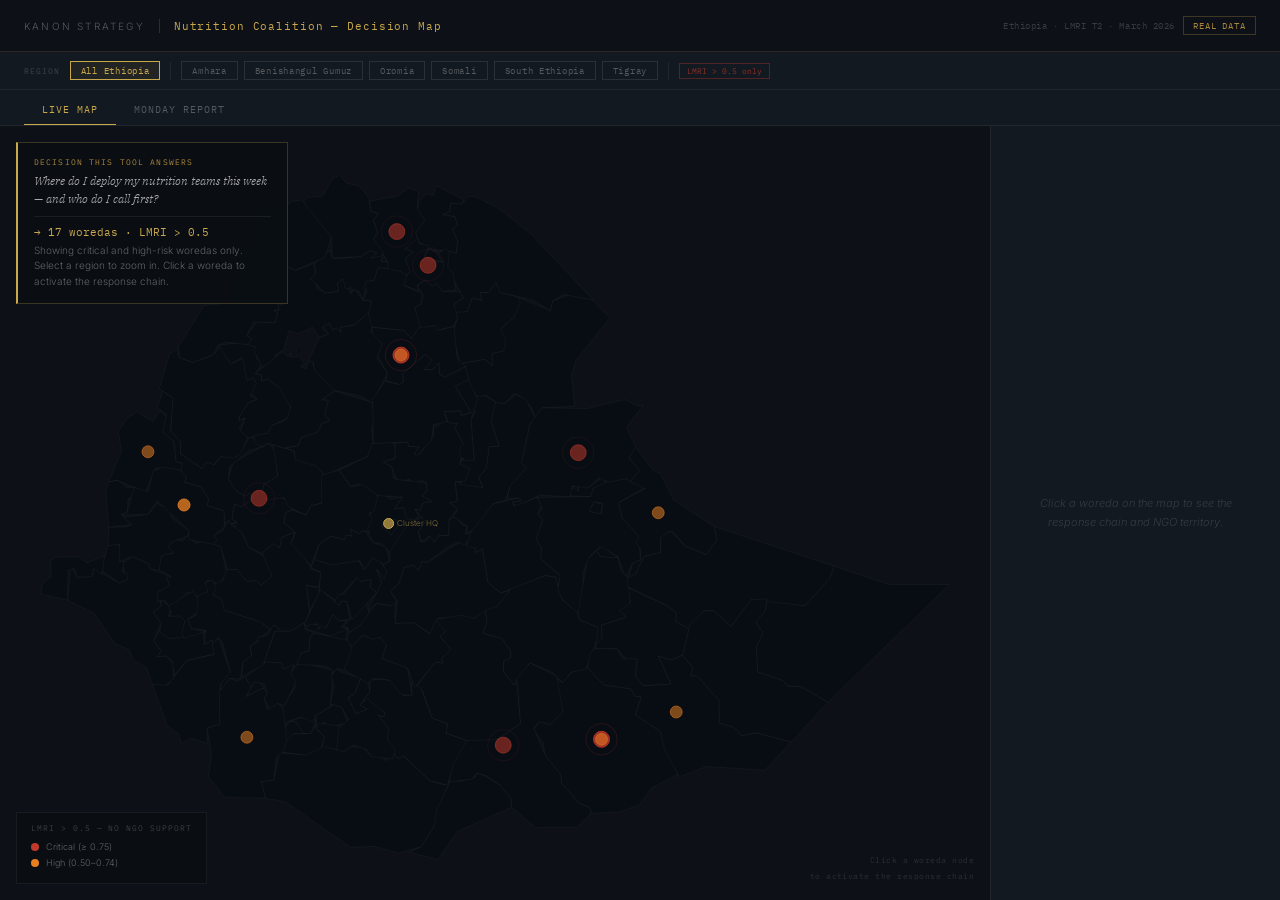
==== commit 36a5f86e: "Update decision-map.html" ====
--- a/decision-map.html
+++ b/decision-map.html
@@ -558,13 +558,6 @@
   const ngoName=reg.ngo.name;
   const colors=NGO_COLORS[ngoName]||NGO_DEFAULT;
   buildTerritoryForNgo(ngoName,w.region);
-  // Auto-zoom to woreda's region if not already zoomed
-  if(activeRegion==='all'){
-    zoomToRegion(w.region);
-    document.querySelectorAll('.region-btn').forEach(b=>{
-      b.classList.toggle('active',b.dataset.region===w.region);
-    });
-  }
   const col=RISK_COLOR[w.risk];
   const coverageText=w.has_support?`${w.facilities_support} facilities under ${ngoName} umbrella · ${w.facilities} still uncovered`:`No NGO support · ${w.facilities} facilities uncovered`;
   document.getElementById('db-answer').textContent=`→ ${w.woreda} — ${RISK_LABEL[w.risk]}`;
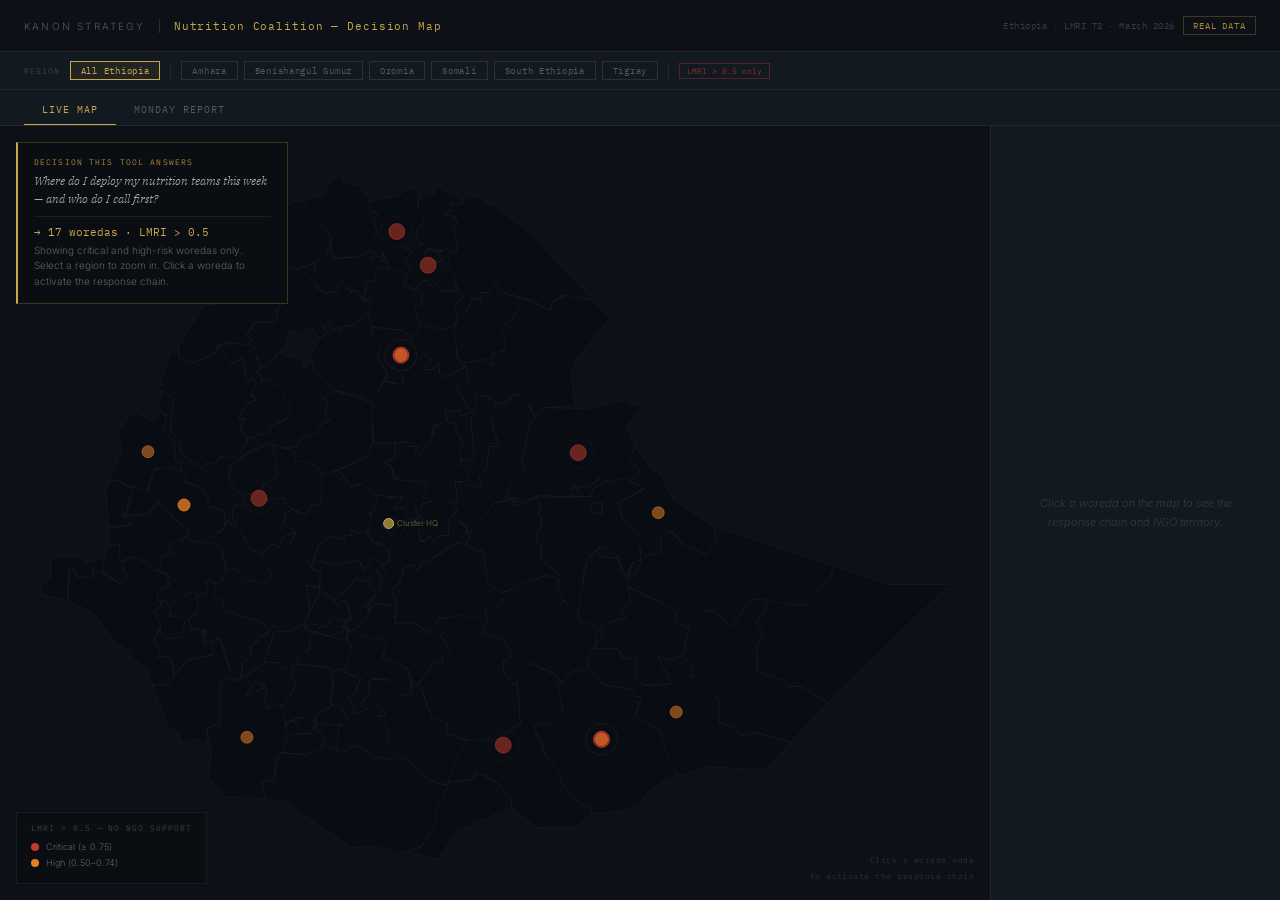
==== commit 33cd1359: "Update decision-map.html" ====
--- a/decision-map.html
+++ b/decision-map.html
@@ -455,22 +455,20 @@
 function buildResponseGraph(w){
   if(!w){graphNodes=[];return;}
   const reg=REGIONAL[w.region];if(!reg){graphNodes=[];return;}
-  const[wx,wy]=project(w.lon,w.lat);
-  const[rx,ry]=project(reg.capital.lon,reg.capital.lat);
-  const[ax,ay]=project(ADDIS.lon,ADDIS.lat);
-  const[nx,ny]=project(reg.ngo.lon,reg.ngo.lat);
   graphNodes=[
-    {id:'ngo',     px:nx,py:ny,color:w.has_support?'#5B8DB8':'#C0392B',label:w.has_support?reg.ngo.name:'No NGO',sublabel:w.has_support?'Field presence':'Coverage gap',isGap:!w.has_support},
-    {id:'regional',px:rx,py:ry,color:'#9B7FCC',label:reg.capital.city,sublabel:'Regional BoH'},
-    {id:'federal', px:ax,py:ay,color:'#C9A84C',label:'UNICEF',sublabel:'Addis Ababa'},
+    {id:'ngo',     lon:reg.ngo.lon,lat:reg.ngo.lat,color:w.has_support?'#5B8DB8':'#C0392B',label:w.has_support?reg.ngo.name:'No NGO',sublabel:w.has_support?'Field presence':'Coverage gap',isGap:!w.has_support},
+    {id:'regional',lon:reg.capital.lon,lat:reg.capital.lat,color:'#9B7FCC',label:reg.capital.city,sublabel:'Regional BoH'},
+    {id:'federal', lon:ADDIS.lon,lat:ADDIS.lat,color:'#C9A84C',label:'UNICEF',sublabel:'Addis Ababa'},
   ];
-  graphNodes._wx=wx;graphNodes._wy=wy;graphNodes._reg=reg;graphNodes._w=w;
+  graphNodes._reg=reg;graphNodes._w=w;
+  graphNodes._wlon=w.lon;graphNodes._wlat=w.lat;
 }
 
 function drawResponseGraph(){
   if(!graphNodes.length)return;
   const t=(animFrame%80)/80;
-  const wx=graphNodes._wx,wy=graphNodes._wy;
+  const[wx,wy]=project(graphNodes._wlon,graphNodes._wlat);
+  graphNodes.forEach(gn=>{const[px,py]=project(gn.lon,gn.lat);gn.px=px;gn.py=py;});
   const ngo=graphNodes.find(g=>g.id==='ngo');
   const regional=graphNodes.find(g=>g.id==='regional');
   const federal=graphNodes.find(g=>g.id==='federal');
